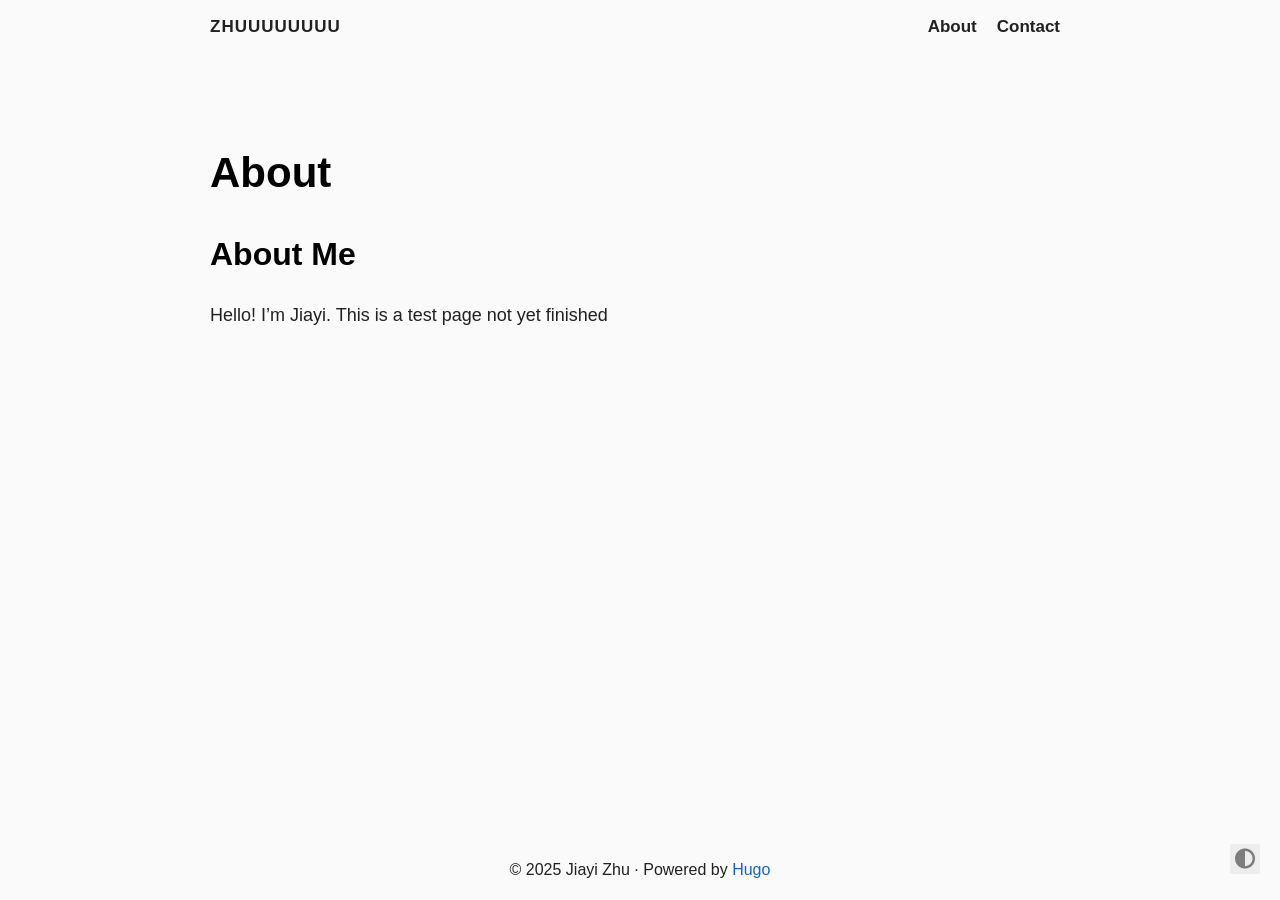
==== about/index.html @ 2220c684 "init: publish static site" ====
<!DOCTYPE html>
<html lang="en">

<head>
  <title>
  About · Zhuuuuuuuu
</title>
  <meta charset="utf-8">
<meta name="viewport" content="width=device-width, initial-scale=1.0">
<meta name="color-scheme" content="light dark">




<meta name="author" content="Jiayi Zhu">
<meta name="description" content="
  About Me
  
    
    Link to heading
  

Hello! I&rsquo;m Jiayi.
This is a test page not yet finished">
<meta name="keywords" content="blog,developer,personal">



  <meta name="twitter:card" content="summary">
  <meta name="twitter:title" content="About">
  <meta name="twitter:description" content="About Me Link to heading Hello! I’m Jiayi. This is a test page not yet finished">

<meta property="og:url" content="https://dongc1.github.io/about/">
  <meta property="og:site_name" content="Zhuuuuuuuu">
  <meta property="og:title" content="About">
  <meta property="og:description" content="About Me Link to heading Hello! I’m Jiayi. This is a test page not yet finished">
  <meta property="og:locale" content="en_us">
  <meta property="og:type" content="article">
    <meta property="article:published_time" content="2025-07-31T00:00:00+00:00">
    <meta property="article:modified_time" content="2025-07-31T00:00:00+00:00">




<link rel="canonical" href="https://dongc1.github.io/about/">


<link rel="preload" href="/fonts/fa-brands-400.woff2" as="font" type="font/woff2" crossorigin>
<link rel="preload" href="/fonts/fa-regular-400.woff2" as="font" type="font/woff2" crossorigin>
<link rel="preload" href="/fonts/fa-solid-900.woff2" as="font" type="font/woff2" crossorigin>


  
  
  <link rel="stylesheet" href="/css/coder.min.6445a802b9389c9660e1b07b724dcf5718b1065ed2d71b4eeaf981cc7cc5fc46.css" integrity="sha256-ZEWoArk4nJZg4bB7ck3PVxixBl7S1xtO6vmBzHzF/EY=" crossorigin="anonymous" media="screen" />








 




<link rel="icon" type="image/svg+xml" href="/img/favicon.svg" sizes="any">
<link rel="icon" type="image/png" href="/img/favicon-32x32.png" sizes="32x32">
<link rel="icon" type="image/png" href="/img/favicon-16x16.png" sizes="16x16">

<link rel="apple-touch-icon" href="/images/apple-touch-icon.png">
<link rel="apple-touch-icon" sizes="180x180" href="/images/apple-touch-icon.png">

<link rel="manifest" href="/site.webmanifest">
<link rel="mask-icon" href="/images/safari-pinned-tab.svg" color="#5bbad5">









</head>




<body class="preload-transitions colorscheme-light">
  
<div class="float-container">
    <a id="dark-mode-toggle" class="colorscheme-toggle">
        <i class="fa-solid fa-adjust fa-fw" aria-hidden="true"></i>
    </a>
</div>


  <main class="wrapper">
    <nav class="navigation">
  <section class="container">
    
    <a class="navigation-title" href="https://dongc1.github.io/">
      Zhuuuuuuuu
    </a>
    
    
      <input type="checkbox" id="menu-toggle" />
      <label class="menu-button float-right" for="menu-toggle">
        <i class="fa-solid fa-bars fa-fw" aria-hidden="true"></i>
      </label>
      <ul class="navigation-list">
        
          
            <li class="navigation-item">
              <a class="navigation-link " href="/about/">About</a>
            </li>
          
            <li class="navigation-item">
              <a class="navigation-link " href="/contact/">Contact</a>
            </li>
          
        
        
      </ul>
    
  </section>
</nav>


    <div class="content">
      
  <section class="container page">
  <article>
    <header>
      <h1 class="title">
        <a class="title-link" href="https://dongc1.github.io/about/">
          About
        </a>
      </h1>
    </header>

    <h1 id="about-me">
  About Me
  <a class="heading-link" href="#about-me">
    <i class="fa-solid fa-link" aria-hidden="true" title="Link to heading"></i>
    <span class="sr-only">Link to heading</span>
  </a>
</h1>
<p>Hello! I&rsquo;m Jiayi.
This is a test page not yet finished</p>

  </article>
</section>

  

    </div>

    <footer class="footer">
  <section class="container">
    ©
    
    2025
     Jiayi Zhu 
    ·
    
    Powered by <a href="https://gohugo.io/" target="_blank" rel="noopener">Hugo</a>
    
  </section>
</footer>

  </main>

  

  
  
  <script src="/js/coder.min.6ae284be93d2d19dad1f02b0039508d9aab3180a12a06dcc71b0b0ef7825a317.js" integrity="sha256-auKEvpPS0Z2tHwKwA5UI2aqzGAoSoG3McbCw73gloxc="></script>
  

  

  


  

  

  

  

  

  

  

  

  

  

  

  

  

  

  

  

  
</body>
</html>
---- css/coder.min.6445a802b9389c9660e1b07b724dcf5718b1065ed2d71b4eeaf981cc7cc5fc46.css ----
@charset "UTF-8";/*!normalize.css v8.0.1 | MIT License | github.com/necolas/normalize.css*/html{line-height:1.15;-webkit-text-size-adjust:100%}body{margin:0}main{display:block}h1{font-size:2em;margin:.67em 0}hr{box-sizing:content-box;height:0;overflow:visible}pre{font-family:monospace,monospace;font-size:1em}a{background-color:transparent;word-wrap:break-word}abbr[title]{border-bottom:none;text-decoration:underline;text-decoration:underline dotted}b,strong{font-weight:bolder}code,kbd,samp{font-family:monospace,monospace;font-size:1em}small{font-size:80%}sub,sup{font-size:75%;line-height:0;position:relative;vertical-align:baseline}sub{bottom:-.25em}sup{top:-.5em}img{border-style:none}button,input,optgroup,select,textarea{font-family:inherit;font-size:100%;line-height:1.15;margin:0}button,input{overflow:visible}button,select{text-transform:none}button,[type=button],[type=reset],[type=submit]{-webkit-appearance:button}button::-moz-focus-inner,[type=button]::-moz-focus-inner,[type=reset]::-moz-focus-inner,[type=submit]::-moz-focus-inner{border-style:none;padding:0}button:-moz-focusring,[type=button]:-moz-focusring,[type=reset]:-moz-focusring,[type=submit]:-moz-focusring{outline:1px dotted ButtonText}fieldset{padding:.35em .75em .625em}legend{box-sizing:border-box;color:inherit;display:table;max-width:100%;padding:0;white-space:normal}progress{vertical-align:baseline}textarea{overflow:auto}[type=checkbox],[type=radio]{box-sizing:border-box;padding:0}[type=number]::-webkit-inner-spin-button,[type=number]::-webkit-outer-spin-button{height:auto}[type=search]{-webkit-appearance:textfield;outline-offset:-2px}[type=search]::-webkit-search-decoration{-webkit-appearance:none}::-webkit-file-upload-button{-webkit-appearance:button;font:inherit}details{display:block}summary{display:list-item}template{display:none}[hidden]{display:none}/*!* Font Awesome Free 6.7.2 by @fontawesome - https://fontawesome.com
* License - https://fontawesome.com/license/free (Icons: CC BY 4.0, Fonts: SIL OFL 1.1, Code: MIT License)
* Copyright 2024 Fonticons, Inc.*/.fa{font-family:var(--fa-style-family,"Font Awesome 6 Free");font-weight:var(--fa-style,900)}.fas,.far,.fab,.fa-solid,.content article a:where(.external-link):not(:has(img)):after,.fa-regular,.fa-brands,.fa{-moz-osx-font-smoothing:grayscale;-webkit-font-smoothing:antialiased;display:var(--fa-display,inline-block);font-style:normal;font-variant:normal;line-height:1;text-rendering:auto}.fas::before,.far::before,.fab::before,.fa-solid::before,.fa-regular::before,.fa-brands::before,.fa::before{content:var(--fa)}.fa-classic,.fas,.fa-solid,.content article a:where(.external-link):not(:has(img)):after,.far,.fa-regular{font-family:'font awesome 6 free'}.fa-brands,.fab{font-family:'font awesome 6 brands'}.content article a:where(.external-link):not(:has(img)):after{-webkit-font-smoothing:antialiased;-moz-osx-font-smoothing:grayscale;display:inline-block;font-style:normal;font-variant:normal;font-weight:400;line-height:1}.fa-1x{font-size:1em}.fa-2x{font-size:2em}.fa-3x{font-size:3em}.fa-4x{font-size:4em}.fa-5x{font-size:5em}.fa-6x{font-size:6em}.fa-7x{font-size:7em}.fa-8x{font-size:8em}.fa-9x{font-size:9em}.fa-10x{font-size:10em}.fa-2xs{font-size:.625em;line-height:.1em;vertical-align:.225em}.fa-xs{font-size:.75em;line-height:.08333333em;vertical-align:.125em}.fa-sm{font-size:.875em;line-height:.07142857em;vertical-align:.05357143em}.fa-lg{font-size:1.25em;line-height:.05em;vertical-align:-.075em}.fa-xl{font-size:1.5em;line-height:.04166667em;vertical-align:-.125em}.fa-2xl{font-size:2em;line-height:.03125em;vertical-align:-.1875em}.fa-fw{text-align:center;width:1.25em}.fa-ul{list-style-type:none;margin-left:var(--fa-li-margin,2.5em);padding-left:0}.fa-ul>li{position:relative}.fa-li{left:calc(-1 * var(--fa-li-width,2em));position:absolute;text-align:center;width:var(--fa-li-width,2em);line-height:inherit}.fa-border{border-color:var(--fa-border-color,#eee);border-radius:var(--fa-border-radius,.1em);border-style:var(--fa-border-style,solid);border-width:var(--fa-border-width,.08em);padding:var(--fa-border-padding,.2em .25em .15em)}.fa-pull-left{float:left;margin-right:var(--fa-pull-margin,.3em)}.fa-pull-right{float:right;margin-left:var(--fa-pull-margin,.3em)}.fa-beat{animation-name:fa-beat;animation-delay:var(--fa-animation-delay,0s);animation-direction:var(--fa-animation-direction,normal);animation-duration:var(--fa-animation-duration,1s);animation-iteration-count:var(--fa-animation-iteration-count,infinite);animation-timing-function:var(--fa-animation-timing,ease-in-out)}.fa-bounce{animation-name:fa-bounce;animation-delay:var(--fa-animation-delay,0s);animation-direction:var(--fa-animation-direction,normal);animation-duration:var(--fa-animation-duration,1s);animation-iteration-count:var(--fa-animation-iteration-count,infinite);animation-timing-function:var(--fa-animation-timing,cubic-bezier(.28,.84,.42,1))}.fa-fade{animation-name:fa-fade;animation-delay:var(--fa-animation-delay,0s);animation-direction:var(--fa-animation-direction,normal);animation-duration:var(--fa-animation-duration,1s);animation-iteration-count:var(--fa-animation-iteration-count,infinite);animation-timing-function:var(--fa-animation-timing,cubic-bezier(.4,0,.6,1))}.fa-beat-fade{animation-name:fa-beat-fade;animation-delay:var(--fa-animation-delay,0s);animation-direction:var(--fa-animation-direction,normal);animation-duration:var(--fa-animation-duration,1s);animation-iteration-count:var(--fa-animation-iteration-count,infinite);animation-timing-function:var(--fa-animation-timing,cubic-bezier(.4,0,.6,1))}.fa-flip{animation-name:fa-flip;animation-delay:var(--fa-animation-delay,0s);animation-direction:var(--fa-animation-direction,normal);animation-duration:var(--fa-animation-duration,1s);animation-iteration-count:var(--fa-animation-iteration-count,infinite);animation-timing-function:var(--fa-animation-timing,ease-in-out)}.fa-shake{animation-name:fa-shake;animation-delay:var(--fa-animation-delay,0s);animation-direction:var(--fa-animation-direction,normal);animation-duration:var(--fa-animation-duration,1s);animation-iteration-count:var(--fa-animation-iteration-count,infinite);animation-timing-function:var(--fa-animation-timing,linear)}.fa-spin{animation-name:fa-spin;animation-delay:var(--fa-animation-delay,0s);animation-direction:var(--fa-animation-direction,normal);animation-duration:var(--fa-animation-duration,2s);animation-iteration-count:var(--fa-animation-iteration-count,infinite);animation-timing-function:var(--fa-animation-timing,linear)}.fa-spin-reverse{--fa-animation-direction:reverse}.fa-pulse,.fa-spin-pulse{animation-name:fa-spin;animation-direction:var(--fa-animation-direction,normal);animation-duration:var(--fa-animation-duration,1s);animation-iteration-count:var(--fa-animation-iteration-count,infinite);animation-timing-function:var(--fa-animation-timing,steps(8))}@media(prefers-reduced-motion:reduce){.fa-beat,.fa-bounce,.fa-fade,.fa-beat-fade,.fa-flip,.fa-pulse,.fa-shake,.fa-spin,.fa-spin-pulse{animation-delay:-1ms;animation-duration:1ms;animation-iteration-count:1;transition-delay:0s;transition-duration:0s}}@keyframes fa-beat{0%,90%{transform:scale(1)}45%{transform:scale(var(--fa-beat-scale,1.25))}}@keyframes fa-bounce{0%{transform:scale(1,1)translateY(0)}10%{transform:scale(var(--fa-bounce-start-scale-x,1.1),var(--fa-bounce-start-scale-y,.9))translateY(0)}30%{transform:scale(var(--fa-bounce-jump-scale-x,.9),var(--fa-bounce-jump-scale-y,1.1))translateY(var(--fa-bounce-height,-.5em))}50%{transform:scale(var(--fa-bounce-land-scale-x,1.05),var(--fa-bounce-land-scale-y,.95))translateY(0)}57%{transform:scale(1,1)translateY(var(--fa-bounce-rebound,-.125em))}64%{transform:scale(1,1)translateY(0)}100%{transform:scale(1,1)translateY(0)}}@keyframes fa-fade{50%{opacity:var(--fa-fade-opacity,.4)}}@keyframes fa-beat-fade{0%,100%{opacity:var(--fa-beat-fade-opacity,.4);transform:scale(1)}50%{opacity:1;transform:scale(var(--fa-beat-fade-scale,1.125))}}@keyframes fa-flip{50%{transform:rotate3d(var(--fa-flip-x,0),var(--fa-flip-y,1),var(--fa-flip-z,0),var(--fa-flip-angle,-180deg))}}@keyframes fa-shake{0%{transform:rotate(-15deg)}4%{transform:rotate(15deg)}8%,24%{transform:rotate(-18deg)}12%,28%{transform:rotate(18deg)}16%{transform:rotate(-22deg)}20%{transform:rotate(22deg)}32%{transform:rotate(-12deg)}36%{transform:rotate(12deg)}40%,100%{transform:rotate(0)}}@keyframes fa-spin{0%{transform:rotate(0)}100%{transform:rotate(360deg)}}.fa-rotate-90{transform:rotate(90deg)}.fa-rotate-180{transform:rotate(180deg)}.fa-rotate-270{transform:rotate(270deg)}.fa-flip-horizontal{transform:scale(-1,1)}.fa-flip-vertical{transform:scale(1,-1)}.fa-flip-both,.fa-flip-horizontal.fa-flip-vertical{transform:scale(-1,-1)}.fa-rotate-by{transform:rotate(var(--fa-rotate-angle,0))}.fa-stack{display:inline-block;height:2em;line-height:2em;position:relative;vertical-align:middle;width:2.5em}.fa-stack-1x,.fa-stack-2x{left:0;position:absolute;text-align:center;width:100%;z-index:var(--fa-stack-z-index,auto)}.fa-stack-1x{line-height:inherit}.fa-stack-2x{font-size:2em}.fa-inverse{color:var(--fa-inverse,#fff)}.fa-0{--fa:"\30"}.fa-1{--fa:"\31"}.fa-2{--fa:"\32"}.fa-3{--fa:"\33"}.fa-4{--fa:"\34"}.fa-5{--fa:"\35"}.fa-6{--fa:"\36"}.fa-7{--fa:"\37"}.fa-8{--fa:"\38"}.fa-9{--fa:"\39"}.fa-fill-drip{--fa:"\f576"}.fa-arrows-to-circle{--fa:"\e4bd"}.fa-circle-chevron-right{--fa:"\f138"}.fa-chevron-circle-right{--fa:"\f138"}.fa-at{--fa:"\40"}.fa-trash-can{--fa:"\f2ed"}.fa-trash-alt{--fa:"\f2ed"}.fa-text-height{--fa:"\f034"}.fa-user-xmark{--fa:"\f235"}.fa-user-times{--fa:"\f235"}.fa-stethoscope{--fa:"\f0f1"}.fa-message{--fa:"\f27a"}.fa-comment-alt{--fa:"\f27a"}.fa-info{--fa:"\f129"}.fa-down-left-and-up-right-to-center{--fa:"\f422"}.fa-compress-alt{--fa:"\f422"}.fa-explosion{--fa:"\e4e9"}.fa-file-lines{--fa:"\f15c"}.fa-file-alt{--fa:"\f15c"}.fa-file-text{--fa:"\f15c"}.fa-wave-square{--fa:"\f83e"}.fa-ring{--fa:"\f70b"}.fa-building-un{--fa:"\e4d9"}.fa-dice-three{--fa:"\f527"}.fa-calendar-days{--fa:"\f073"}.fa-calendar-alt{--fa:"\f073"}.fa-anchor-circle-check{--fa:"\e4aa"}.fa-building-circle-arrow-right{--fa:"\e4d1"}.fa-volleyball{--fa:"\f45f"}.fa-volleyball-ball{--fa:"\f45f"}.fa-arrows-up-to-line{--fa:"\e4c2"}.fa-sort-down{--fa:"\f0dd"}.fa-sort-desc{--fa:"\f0dd"}.fa-circle-minus{--fa:"\f056"}.fa-minus-circle{--fa:"\f056"}.fa-door-open{--fa:"\f52b"}.fa-right-from-bracket{--fa:"\f2f5"}.fa-sign-out-alt{--fa:"\f2f5"}.fa-atom{--fa:"\f5d2"}.fa-soap{--fa:"\e06e"}.fa-icons{--fa:"\f86d"}.fa-heart-music-camera-bolt{--fa:"\f86d"}.fa-microphone-lines-slash{--fa:"\f539"}.fa-microphone-alt-slash{--fa:"\f539"}.fa-bridge-circle-check{--fa:"\e4c9"}.fa-pump-medical{--fa:"\e06a"}.fa-fingerprint{--fa:"\f577"}.fa-hand-point-right{--fa:"\f0a4"}.fa-magnifying-glass-location{--fa:"\f689"}.fa-search-location{--fa:"\f689"}.fa-forward-step{--fa:"\f051"}.fa-step-forward{--fa:"\f051"}.fa-face-smile-beam{--fa:"\f5b8"}.fa-smile-beam{--fa:"\f5b8"}.fa-flag-checkered{--fa:"\f11e"}.fa-football{--fa:"\f44e"}.fa-football-ball{--fa:"\f44e"}.fa-school-circle-exclamation{--fa:"\e56c"}.fa-crop{--fa:"\f125"}.fa-angles-down{--fa:"\f103"}.fa-angle-double-down{--fa:"\f103"}.fa-users-rectangle{--fa:"\e594"}.fa-people-roof{--fa:"\e537"}.fa-people-line{--fa:"\e534"}.fa-beer-mug-empty{--fa:"\f0fc"}.fa-beer{--fa:"\f0fc"}.fa-diagram-predecessor{--fa:"\e477"}.fa-arrow-up-long{--fa:"\f176"}.fa-long-arrow-up{--fa:"\f176"}.fa-fire-flame-simple{--fa:"\f46a"}.fa-burn{--fa:"\f46a"}.fa-person{--fa:"\f183"}.fa-male{--fa:"\f183"}.fa-laptop{--fa:"\f109"}.fa-file-csv{--fa:"\f6dd"}.fa-menorah{--fa:"\f676"}.fa-truck-plane{--fa:"\e58f"}.fa-record-vinyl{--fa:"\f8d9"}.fa-face-grin-stars{--fa:"\f587"}.fa-grin-stars{--fa:"\f587"}.fa-bong{--fa:"\f55c"}.fa-spaghetti-monster-flying{--fa:"\f67b"}.fa-pastafarianism{--fa:"\f67b"}.fa-arrow-down-up-across-line{--fa:"\e4af"}.fa-spoon{--fa:"\f2e5"}.fa-utensil-spoon{--fa:"\f2e5"}.fa-jar-wheat{--fa:"\e517"}.fa-envelopes-bulk{--fa:"\f674"}.fa-mail-bulk{--fa:"\f674"}.fa-file-circle-exclamation{--fa:"\e4eb"}.fa-circle-h{--fa:"\f47e"}.fa-hospital-symbol{--fa:"\f47e"}.fa-pager{--fa:"\f815"}.fa-address-book{--fa:"\f2b9"}.fa-contact-book{--fa:"\f2b9"}.fa-strikethrough{--fa:"\f0cc"}.fa-k{--fa:"\4b"}.fa-landmark-flag{--fa:"\e51c"}.fa-pencil{--fa:"\f303"}.fa-pencil-alt{--fa:"\f303"}.fa-backward{--fa:"\f04a"}.fa-caret-right{--fa:"\f0da"}.fa-comments{--fa:"\f086"}.fa-paste{--fa:"\f0ea"}.fa-file-clipboard{--fa:"\f0ea"}.fa-code-pull-request{--fa:"\e13c"}.fa-clipboard-list{--fa:"\f46d"}.fa-truck-ramp-box{--fa:"\f4de"}.fa-truck-loading{--fa:"\f4de"}.fa-user-check{--fa:"\f4fc"}.fa-vial-virus{--fa:"\e597"}.fa-sheet-plastic{--fa:"\e571"}.fa-blog{--fa:"\f781"}.fa-user-ninja{--fa:"\f504"}.fa-person-arrow-up-from-line{--fa:"\e539"}.fa-scroll-torah{--fa:"\f6a0"}.fa-torah{--fa:"\f6a0"}.fa-broom-ball{--fa:"\f458"}.fa-quidditch{--fa:"\f458"}.fa-quidditch-broom-ball{--fa:"\f458"}.fa-toggle-off{--fa:"\f204"}.fa-box-archive{--fa:"\f187"}.fa-archive{--fa:"\f187"}.fa-person-drowning{--fa:"\e545"}.fa-arrow-down-9-1{--fa:"\f886"}.fa-sort-numeric-desc{--fa:"\f886"}.fa-sort-numeric-down-alt{--fa:"\f886"}.fa-face-grin-tongue-squint{--fa:"\f58a"}.fa-grin-tongue-squint{--fa:"\f58a"}.fa-spray-can{--fa:"\f5bd"}.fa-truck-monster{--fa:"\f63b"}.fa-w{--fa:"\57"}.fa-earth-africa{--fa:"\f57c"}.fa-globe-africa{--fa:"\f57c"}.fa-rainbow{--fa:"\f75b"}.fa-circle-notch{--fa:"\f1ce"}.fa-tablet-screen-button{--fa:"\f3fa"}.fa-tablet-alt{--fa:"\f3fa"}.fa-paw{--fa:"\f1b0"}.fa-cloud{--fa:"\f0c2"}.fa-trowel-bricks{--fa:"\e58a"}.fa-face-flushed{--fa:"\f579"}.fa-flushed{--fa:"\f579"}.fa-hospital-user{--fa:"\f80d"}.fa-tent-arrow-left-right{--fa:"\e57f"}.fa-gavel{--fa:"\f0e3"}.fa-legal{--fa:"\f0e3"}.fa-binoculars{--fa:"\f1e5"}.fa-microphone-slash{--fa:"\f131"}.fa-box-tissue{--fa:"\e05b"}.fa-motorcycle{--fa:"\f21c"}.fa-bell-concierge{--fa:"\f562"}.fa-concierge-bell{--fa:"\f562"}.fa-pen-ruler{--fa:"\f5ae"}.fa-pencil-ruler{--fa:"\f5ae"}.fa-people-arrows{--fa:"\e068"}.fa-people-arrows-left-right{--fa:"\e068"}.fa-mars-and-venus-burst{--fa:"\e523"}.fa-square-caret-right{--fa:"\f152"}.fa-caret-square-right{--fa:"\f152"}.fa-scissors{--fa:"\f0c4"}.fa-cut{--fa:"\f0c4"}.fa-sun-plant-wilt{--fa:"\e57a"}.fa-toilets-portable{--fa:"\e584"}.fa-hockey-puck{--fa:"\f453"}.fa-table{--fa:"\f0ce"}.fa-magnifying-glass-arrow-right{--fa:"\e521"}.fa-tachograph-digital{--fa:"\f566"}.fa-digital-tachograph{--fa:"\f566"}.fa-users-slash{--fa:"\e073"}.fa-clover{--fa:"\e139"}.fa-reply{--fa:"\f3e5"}.fa-mail-reply{--fa:"\f3e5"}.fa-star-and-crescent{--fa:"\f699"}.fa-house-fire{--fa:"\e50c"}.fa-square-minus{--fa:"\f146"}.fa-minus-square{--fa:"\f146"}.fa-helicopter{--fa:"\f533"}.fa-compass{--fa:"\f14e"}.fa-square-caret-down{--fa:"\f150"}.fa-caret-square-down{--fa:"\f150"}.fa-file-circle-question{--fa:"\e4ef"}.fa-laptop-code{--fa:"\f5fc"}.fa-swatchbook{--fa:"\f5c3"}.fa-prescription-bottle{--fa:"\f485"}.fa-bars{--fa:"\f0c9"}.fa-navicon{--fa:"\f0c9"}.fa-people-group{--fa:"\e533"}.fa-hourglass-end{--fa:"\f253"}.fa-hourglass-3{--fa:"\f253"}.fa-heart-crack{--fa:"\f7a9"}.fa-heart-broken{--fa:"\f7a9"}.fa-square-up-right{--fa:"\f360"}.fa-external-link-square-alt{--fa:"\f360"}.fa-face-kiss-beam{--fa:"\f597"}.fa-kiss-beam{--fa:"\f597"}.fa-film{--fa:"\f008"}.fa-ruler-horizontal{--fa:"\f547"}.fa-people-robbery{--fa:"\e536"}.fa-lightbulb{--fa:"\f0eb"}.fa-caret-left{--fa:"\f0d9"}.fa-circle-exclamation{--fa:"\f06a"}.fa-exclamation-circle{--fa:"\f06a"}.fa-school-circle-xmark{--fa:"\e56d"}.fa-arrow-right-from-bracket{--fa:"\f08b"}.fa-sign-out{--fa:"\f08b"}.fa-circle-chevron-down{--fa:"\f13a"}.fa-chevron-circle-down{--fa:"\f13a"}.fa-unlock-keyhole{--fa:"\f13e"}.fa-unlock-alt{--fa:"\f13e"}.fa-cloud-showers-heavy{--fa:"\f740"}.fa-headphones-simple{--fa:"\f58f"}.fa-headphones-alt{--fa:"\f58f"}.fa-sitemap{--fa:"\f0e8"}.fa-circle-dollar-to-slot{--fa:"\f4b9"}.fa-donate{--fa:"\f4b9"}.fa-memory{--fa:"\f538"}.fa-road-spikes{--fa:"\e568"}.fa-fire-burner{--fa:"\e4f1"}.fa-flag{--fa:"\f024"}.fa-hanukiah{--fa:"\f6e6"}.fa-feather{--fa:"\f52d"}.fa-volume-low{--fa:"\f027"}.fa-volume-down{--fa:"\f027"}.fa-comment-slash{--fa:"\f4b3"}.fa-cloud-sun-rain{--fa:"\f743"}.fa-compress{--fa:"\f066"}.fa-wheat-awn{--fa:"\e2cd"}.fa-wheat-alt{--fa:"\e2cd"}.fa-ankh{--fa:"\f644"}.fa-hands-holding-child{--fa:"\e4fa"}.fa-asterisk{--fa:"\2a"}.fa-square-check{--fa:"\f14a"}.fa-check-square{--fa:"\f14a"}.fa-peseta-sign{--fa:"\e221"}.fa-heading{--fa:"\f1dc"}.fa-header{--fa:"\f1dc"}.fa-ghost{--fa:"\f6e2"}.fa-list{--fa:"\f03a"}.fa-list-squares{--fa:"\f03a"}.fa-square-phone-flip{--fa:"\f87b"}.fa-phone-square-alt{--fa:"\f87b"}.fa-cart-plus{--fa:"\f217"}.fa-gamepad{--fa:"\f11b"}.fa-circle-dot{--fa:"\f192"}.fa-dot-circle{--fa:"\f192"}.fa-face-dizzy{--fa:"\f567"}.fa-dizzy{--fa:"\f567"}.fa-egg{--fa:"\f7fb"}.fa-house-medical-circle-xmark{--fa:"\e513"}.fa-campground{--fa:"\f6bb"}.fa-folder-plus{--fa:"\f65e"}.fa-futbol{--fa:"\f1e3"}.fa-futbol-ball{--fa:"\f1e3"}.fa-soccer-ball{--fa:"\f1e3"}.fa-paintbrush{--fa:"\f1fc"}.fa-paint-brush{--fa:"\f1fc"}.fa-lock{--fa:"\f023"}.fa-gas-pump{--fa:"\f52f"}.fa-hot-tub-person{--fa:"\f593"}.fa-hot-tub{--fa:"\f593"}.fa-map-location{--fa:"\f59f"}.fa-map-marked{--fa:"\f59f"}.fa-house-flood-water{--fa:"\e50e"}.fa-tree{--fa:"\f1bb"}.fa-bridge-lock{--fa:"\e4cc"}.fa-sack-dollar{--fa:"\f81d"}.fa-pen-to-square{--fa:"\f044"}.fa-edit{--fa:"\f044"}.fa-car-side{--fa:"\f5e4"}.fa-share-nodes{--fa:"\f1e0"}.fa-share-alt{--fa:"\f1e0"}.fa-heart-circle-minus{--fa:"\e4ff"}.fa-hourglass-half{--fa:"\f252"}.fa-hourglass-2{--fa:"\f252"}.fa-microscope{--fa:"\f610"}.fa-sink{--fa:"\e06d"}.fa-bag-shopping{--fa:"\f290"}.fa-shopping-bag{--fa:"\f290"}.fa-arrow-down-z-a{--fa:"\f881"}.fa-sort-alpha-desc{--fa:"\f881"}.fa-sort-alpha-down-alt{--fa:"\f881"}.fa-mitten{--fa:"\f7b5"}.fa-person-rays{--fa:"\e54d"}.fa-users{--fa:"\f0c0"}.fa-eye-slash{--fa:"\f070"}.fa-flask-vial{--fa:"\e4f3"}.fa-hand{--fa:"\f256"}.fa-hand-paper{--fa:"\f256"}.fa-om{--fa:"\f679"}.fa-worm{--fa:"\e599"}.fa-house-circle-xmark{--fa:"\e50b"}.fa-plug{--fa:"\f1e6"}.fa-chevron-up{--fa:"\f077"}.fa-hand-spock{--fa:"\f259"}.fa-stopwatch{--fa:"\f2f2"}.fa-face-kiss{--fa:"\f596"}.fa-kiss{--fa:"\f596"}.fa-bridge-circle-xmark{--fa:"\e4cb"}.fa-face-grin-tongue{--fa:"\f589"}.fa-grin-tongue{--fa:"\f589"}.fa-chess-bishop{--fa:"\f43a"}.fa-face-grin-wink{--fa:"\f58c"}.fa-grin-wink{--fa:"\f58c"}.fa-ear-deaf{--fa:"\f2a4"}.fa-deaf{--fa:"\f2a4"}.fa-deafness{--fa:"\f2a4"}.fa-hard-of-hearing{--fa:"\f2a4"}.fa-road-circle-check{--fa:"\e564"}.fa-dice-five{--fa:"\f523"}.fa-square-rss{--fa:"\f143"}.fa-rss-square{--fa:"\f143"}.fa-land-mine-on{--fa:"\e51b"}.fa-i-cursor{--fa:"\f246"}.fa-stamp{--fa:"\f5bf"}.fa-stairs{--fa:"\e289"}.fa-i{--fa:"\49"}.fa-hryvnia-sign{--fa:"\f6f2"}.fa-hryvnia{--fa:"\f6f2"}.fa-pills{--fa:"\f484"}.fa-face-grin-wide{--fa:"\f581"}.fa-grin-alt{--fa:"\f581"}.fa-tooth{--fa:"\f5c9"}.fa-v{--fa:"\56"}.fa-bangladeshi-taka-sign{--fa:"\e2e6"}.fa-bicycle{--fa:"\f206"}.fa-staff-snake{--fa:"\e579"}.fa-rod-asclepius{--fa:"\e579"}.fa-rod-snake{--fa:"\e579"}.fa-staff-aesculapius{--fa:"\e579"}.fa-head-side-cough-slash{--fa:"\e062"}.fa-truck-medical{--fa:"\f0f9"}.fa-ambulance{--fa:"\f0f9"}.fa-wheat-awn-circle-exclamation{--fa:"\e598"}.fa-snowman{--fa:"\f7d0"}.fa-mortar-pestle{--fa:"\f5a7"}.fa-road-barrier{--fa:"\e562"}.fa-school{--fa:"\f549"}.fa-igloo{--fa:"\f7ae"}.fa-joint{--fa:"\f595"}.fa-angle-right{--fa:"\f105"}.fa-horse{--fa:"\f6f0"}.fa-q{--fa:"\51"}.fa-g{--fa:"\47"}.fa-notes-medical{--fa:"\f481"}.fa-temperature-half{--fa:"\f2c9"}.fa-temperature-2{--fa:"\f2c9"}.fa-thermometer-2{--fa:"\f2c9"}.fa-thermometer-half{--fa:"\f2c9"}.fa-dong-sign{--fa:"\e169"}.fa-capsules{--fa:"\f46b"}.fa-poo-storm{--fa:"\f75a"}.fa-poo-bolt{--fa:"\f75a"}.fa-face-frown-open{--fa:"\f57a"}.fa-frown-open{--fa:"\f57a"}.fa-hand-point-up{--fa:"\f0a6"}.fa-money-bill{--fa:"\f0d6"}.fa-bookmark{--fa:"\f02e"}.fa-align-justify{--fa:"\f039"}.fa-umbrella-beach{--fa:"\f5ca"}.fa-helmet-un{--fa:"\e503"}.fa-bullseye{--fa:"\f140"}.fa-bacon{--fa:"\f7e5"}.fa-hand-point-down{--fa:"\f0a7"}.fa-arrow-up-from-bracket{--fa:"\e09a"}.fa-folder{--fa:"\f07b"}.fa-folder-blank{--fa:"\f07b"}.fa-file-waveform{--fa:"\f478"}.fa-file-medical-alt{--fa:"\f478"}.fa-radiation{--fa:"\f7b9"}.fa-chart-simple{--fa:"\e473"}.fa-mars-stroke{--fa:"\f229"}.fa-vial{--fa:"\f492"}.fa-gauge{--fa:"\f624"}.fa-dashboard{--fa:"\f624"}.fa-gauge-med{--fa:"\f624"}.fa-tachometer-alt-average{--fa:"\f624"}.fa-wand-magic-sparkles{--fa:"\e2ca"}.fa-magic-wand-sparkles{--fa:"\e2ca"}.fa-e{--fa:"\45"}.fa-pen-clip{--fa:"\f305"}.fa-pen-alt{--fa:"\f305"}.fa-bridge-circle-exclamation{--fa:"\e4ca"}.fa-user{--fa:"\f007"}.fa-school-circle-check{--fa:"\e56b"}.fa-dumpster{--fa:"\f793"}.fa-van-shuttle{--fa:"\f5b6"}.fa-shuttle-van{--fa:"\f5b6"}.fa-building-user{--fa:"\e4da"}.fa-square-caret-left{--fa:"\f191"}.fa-caret-square-left{--fa:"\f191"}.fa-highlighter{--fa:"\f591"}.fa-key{--fa:"\f084"}.fa-bullhorn{--fa:"\f0a1"}.fa-globe{--fa:"\f0ac"}.fa-synagogue{--fa:"\f69b"}.fa-person-half-dress{--fa:"\e548"}.fa-road-bridge{--fa:"\e563"}.fa-location-arrow{--fa:"\f124"}.fa-c{--fa:"\43"}.fa-tablet-button{--fa:"\f10a"}.fa-building-lock{--fa:"\e4d6"}.fa-pizza-slice{--fa:"\f818"}.fa-money-bill-wave{--fa:"\f53a"}.fa-chart-area{--fa:"\f1fe"}.fa-area-chart{--fa:"\f1fe"}.fa-house-flag{--fa:"\e50d"}.fa-person-circle-minus{--fa:"\e540"}.fa-ban{--fa:"\f05e"}.fa-cancel{--fa:"\f05e"}.fa-camera-rotate{--fa:"\e0d8"}.fa-spray-can-sparkles{--fa:"\f5d0"}.fa-air-freshener{--fa:"\f5d0"}.fa-star{--fa:"\f005"}.fa-repeat{--fa:"\f363"}.fa-cross{--fa:"\f654"}.fa-box{--fa:"\f466"}.fa-venus-mars{--fa:"\f228"}.fa-arrow-pointer{--fa:"\f245"}.fa-mouse-pointer{--fa:"\f245"}.fa-maximize{--fa:"\f31e"}.fa-expand-arrows-alt{--fa:"\f31e"}.fa-charging-station{--fa:"\f5e7"}.fa-shapes{--fa:"\f61f"}.fa-triangle-circle-square{--fa:"\f61f"}.fa-shuffle{--fa:"\f074"}.fa-random{--fa:"\f074"}.fa-person-running{--fa:"\f70c"}.fa-running{--fa:"\f70c"}.fa-mobile-retro{--fa:"\e527"}.fa-grip-lines-vertical{--fa:"\f7a5"}.fa-spider{--fa:"\f717"}.fa-hands-bound{--fa:"\e4f9"}.fa-file-invoice-dollar{--fa:"\f571"}.fa-plane-circle-exclamation{--fa:"\e556"}.fa-x-ray{--fa:"\f497"}.fa-spell-check{--fa:"\f891"}.fa-slash{--fa:"\f715"}.fa-computer-mouse{--fa:"\f8cc"}.fa-mouse{--fa:"\f8cc"}.fa-arrow-right-to-bracket{--fa:"\f090"}.fa-sign-in{--fa:"\f090"}.fa-shop-slash{--fa:"\e070"}.fa-store-alt-slash{--fa:"\e070"}.fa-server{--fa:"\f233"}.fa-virus-covid-slash{--fa:"\e4a9"}.fa-shop-lock{--fa:"\e4a5"}.fa-hourglass-start{--fa:"\f251"}.fa-hourglass-1{--fa:"\f251"}.fa-blender-phone{--fa:"\f6b6"}.fa-building-wheat{--fa:"\e4db"}.fa-person-breastfeeding{--fa:"\e53a"}.fa-right-to-bracket{--fa:"\f2f6"}.fa-sign-in-alt{--fa:"\f2f6"}.fa-venus{--fa:"\f221"}.fa-passport{--fa:"\f5ab"}.fa-thumbtack-slash{--fa:"\e68f"}.fa-thumb-tack-slash{--fa:"\e68f"}.fa-heart-pulse{--fa:"\f21e"}.fa-heartbeat{--fa:"\f21e"}.fa-people-carry-box{--fa:"\f4ce"}.fa-people-carry{--fa:"\f4ce"}.fa-temperature-high{--fa:"\f769"}.fa-microchip{--fa:"\f2db"}.fa-crown{--fa:"\f521"}.fa-weight-hanging{--fa:"\f5cd"}.fa-xmarks-lines{--fa:"\e59a"}.fa-file-prescription{--fa:"\f572"}.fa-weight-scale{--fa:"\f496"}.fa-weight{--fa:"\f496"}.fa-user-group{--fa:"\f500"}.fa-user-friends{--fa:"\f500"}.fa-arrow-up-a-z{--fa:"\f15e"}.fa-sort-alpha-up{--fa:"\f15e"}.fa-chess-knight{--fa:"\f441"}.fa-face-laugh-squint{--fa:"\f59b"}.fa-laugh-squint{--fa:"\f59b"}.fa-wheelchair{--fa:"\f193"}.fa-circle-arrow-up{--fa:"\f0aa"}.fa-arrow-circle-up{--fa:"\f0aa"}.fa-toggle-on{--fa:"\f205"}.fa-person-walking{--fa:"\f554"}.fa-walking{--fa:"\f554"}.fa-l{--fa:"\4c"}.fa-fire{--fa:"\f06d"}.fa-bed-pulse{--fa:"\f487"}.fa-procedures{--fa:"\f487"}.fa-shuttle-space{--fa:"\f197"}.fa-space-shuttle{--fa:"\f197"}.fa-face-laugh{--fa:"\f599"}.fa-laugh{--fa:"\f599"}.fa-folder-open{--fa:"\f07c"}.fa-heart-circle-plus{--fa:"\e500"}.fa-code-fork{--fa:"\e13b"}.fa-city{--fa:"\f64f"}.fa-microphone-lines{--fa:"\f3c9"}.fa-microphone-alt{--fa:"\f3c9"}.fa-pepper-hot{--fa:"\f816"}.fa-unlock{--fa:"\f09c"}.fa-colon-sign{--fa:"\e140"}.fa-headset{--fa:"\f590"}.fa-store-slash{--fa:"\e071"}.fa-road-circle-xmark{--fa:"\e566"}.fa-user-minus{--fa:"\f503"}.fa-mars-stroke-up{--fa:"\f22a"}.fa-mars-stroke-v{--fa:"\f22a"}.fa-champagne-glasses{--fa:"\f79f"}.fa-glass-cheers{--fa:"\f79f"}.fa-clipboard{--fa:"\f328"}.fa-house-circle-exclamation{--fa:"\e50a"}.fa-file-arrow-up{--fa:"\f574"}.fa-file-upload{--fa:"\f574"}.fa-wifi{--fa:"\f1eb"}.fa-wifi-3{--fa:"\f1eb"}.fa-wifi-strong{--fa:"\f1eb"}.fa-bath{--fa:"\f2cd"}.fa-bathtub{--fa:"\f2cd"}.fa-underline{--fa:"\f0cd"}.fa-user-pen{--fa:"\f4ff"}.fa-user-edit{--fa:"\f4ff"}.fa-signature{--fa:"\f5b7"}.fa-stroopwafel{--fa:"\f551"}.fa-bold{--fa:"\f032"}.fa-anchor-lock{--fa:"\e4ad"}.fa-building-ngo{--fa:"\e4d7"}.fa-manat-sign{--fa:"\e1d5"}.fa-not-equal{--fa:"\f53e"}.fa-border-top-left{--fa:"\f853"}.fa-border-style{--fa:"\f853"}.fa-map-location-dot{--fa:"\f5a0"}.fa-map-marked-alt{--fa:"\f5a0"}.fa-jedi{--fa:"\f669"}.fa-square-poll-vertical{--fa:"\f681"}.fa-poll{--fa:"\f681"}.fa-mug-hot{--fa:"\f7b6"}.fa-car-battery{--fa:"\f5df"}.fa-battery-car{--fa:"\f5df"}.fa-gift{--fa:"\f06b"}.fa-dice-two{--fa:"\f528"}.fa-chess-queen{--fa:"\f445"}.fa-glasses{--fa:"\f530"}.fa-chess-board{--fa:"\f43c"}.fa-building-circle-check{--fa:"\e4d2"}.fa-person-chalkboard{--fa:"\e53d"}.fa-mars-stroke-right{--fa:"\f22b"}.fa-mars-stroke-h{--fa:"\f22b"}.fa-hand-back-fist{--fa:"\f255"}.fa-hand-rock{--fa:"\f255"}.fa-square-caret-up{--fa:"\f151"}.fa-caret-square-up{--fa:"\f151"}.fa-cloud-showers-water{--fa:"\e4e4"}.fa-chart-bar{--fa:"\f080"}.fa-bar-chart{--fa:"\f080"}.fa-hands-bubbles{--fa:"\e05e"}.fa-hands-wash{--fa:"\e05e"}.fa-less-than-equal{--fa:"\f537"}.fa-train{--fa:"\f238"}.fa-eye-low-vision{--fa:"\f2a8"}.fa-low-vision{--fa:"\f2a8"}.fa-crow{--fa:"\f520"}.fa-sailboat{--fa:"\e445"}.fa-window-restore{--fa:"\f2d2"}.fa-square-plus{--fa:"\f0fe"}.fa-plus-square{--fa:"\f0fe"}.fa-torii-gate{--fa:"\f6a1"}.fa-frog{--fa:"\f52e"}.fa-bucket{--fa:"\e4cf"}.fa-image{--fa:"\f03e"}.fa-microphone{--fa:"\f130"}.fa-cow{--fa:"\f6c8"}.fa-caret-up{--fa:"\f0d8"}.fa-screwdriver{--fa:"\f54a"}.fa-folder-closed{--fa:"\e185"}.fa-house-tsunami{--fa:"\e515"}.fa-square-nfi{--fa:"\e576"}.fa-arrow-up-from-ground-water{--fa:"\e4b5"}.fa-martini-glass{--fa:"\f57b"}.fa-glass-martini-alt{--fa:"\f57b"}.fa-square-binary{--fa:"\e69b"}.fa-rotate-left{--fa:"\f2ea"}.fa-rotate-back{--fa:"\f2ea"}.fa-rotate-backward{--fa:"\f2ea"}.fa-undo-alt{--fa:"\f2ea"}.fa-table-columns{--fa:"\f0db"}.fa-columns{--fa:"\f0db"}.fa-lemon{--fa:"\f094"}.fa-head-side-mask{--fa:"\e063"}.fa-handshake{--fa:"\f2b5"}.fa-gem{--fa:"\f3a5"}.fa-dolly{--fa:"\f472"}.fa-dolly-box{--fa:"\f472"}.fa-smoking{--fa:"\f48d"}.fa-minimize{--fa:"\f78c"}.fa-compress-arrows-alt{--fa:"\f78c"}.fa-monument{--fa:"\f5a6"}.fa-snowplow{--fa:"\f7d2"}.fa-angles-right{--fa:"\f101"}.fa-angle-double-right{--fa:"\f101"}.fa-cannabis{--fa:"\f55f"}.fa-circle-play{--fa:"\f144"}.fa-play-circle{--fa:"\f144"}.fa-tablets{--fa:"\f490"}.fa-ethernet{--fa:"\f796"}.fa-euro-sign{--fa:"\f153"}.fa-eur{--fa:"\f153"}.fa-euro{--fa:"\f153"}.fa-chair{--fa:"\f6c0"}.fa-circle-check{--fa:"\f058"}.fa-check-circle{--fa:"\f058"}.fa-circle-stop{--fa:"\f28d"}.fa-stop-circle{--fa:"\f28d"}.fa-compass-drafting{--fa:"\f568"}.fa-drafting-compass{--fa:"\f568"}.fa-plate-wheat{--fa:"\e55a"}.fa-icicles{--fa:"\f7ad"}.fa-person-shelter{--fa:"\e54f"}.fa-neuter{--fa:"\f22c"}.fa-id-badge{--fa:"\f2c1"}.fa-marker{--fa:"\f5a1"}.fa-face-laugh-beam{--fa:"\f59a"}.fa-laugh-beam{--fa:"\f59a"}.fa-helicopter-symbol{--fa:"\e502"}.fa-universal-access{--fa:"\f29a"}.fa-circle-chevron-up{--fa:"\f139"}.fa-chevron-circle-up{--fa:"\f139"}.fa-lari-sign{--fa:"\e1c8"}.fa-volcano{--fa:"\f770"}.fa-person-walking-dashed-line-arrow-right{--fa:"\e553"}.fa-sterling-sign{--fa:"\f154"}.fa-gbp{--fa:"\f154"}.fa-pound-sign{--fa:"\f154"}.fa-viruses{--fa:"\e076"}.fa-square-person-confined{--fa:"\e577"}.fa-user-tie{--fa:"\f508"}.fa-arrow-down-long{--fa:"\f175"}.fa-long-arrow-down{--fa:"\f175"}.fa-tent-arrow-down-to-line{--fa:"\e57e"}.fa-certificate{--fa:"\f0a3"}.fa-reply-all{--fa:"\f122"}.fa-mail-reply-all{--fa:"\f122"}.fa-suitcase{--fa:"\f0f2"}.fa-person-skating{--fa:"\f7c5"}.fa-skating{--fa:"\f7c5"}.fa-filter-circle-dollar{--fa:"\f662"}.fa-funnel-dollar{--fa:"\f662"}.fa-camera-retro{--fa:"\f083"}.fa-circle-arrow-down{--fa:"\f0ab"}.fa-arrow-circle-down{--fa:"\f0ab"}.fa-file-import{--fa:"\f56f"}.fa-arrow-right-to-file{--fa:"\f56f"}.fa-square-arrow-up-right{--fa:"\f14c"}.fa-external-link-square{--fa:"\f14c"}.fa-box-open{--fa:"\f49e"}.fa-scroll{--fa:"\f70e"}.fa-spa{--fa:"\f5bb"}.fa-location-pin-lock{--fa:"\e51f"}.fa-pause{--fa:"\f04c"}.fa-hill-avalanche{--fa:"\e507"}.fa-temperature-empty{--fa:"\f2cb"}.fa-temperature-0{--fa:"\f2cb"}.fa-thermometer-0{--fa:"\f2cb"}.fa-thermometer-empty{--fa:"\f2cb"}.fa-bomb{--fa:"\f1e2"}.fa-registered{--fa:"\f25d"}.fa-address-card{--fa:"\f2bb"}.fa-contact-card{--fa:"\f2bb"}.fa-vcard{--fa:"\f2bb"}.fa-scale-unbalanced-flip{--fa:"\f516"}.fa-balance-scale-right{--fa:"\f516"}.fa-subscript{--fa:"\f12c"}.fa-diamond-turn-right{--fa:"\f5eb"}.fa-directions{--fa:"\f5eb"}.fa-burst{--fa:"\e4dc"}.fa-house-laptop{--fa:"\e066"}.fa-laptop-house{--fa:"\e066"}.fa-face-tired{--fa:"\f5c8"}.fa-tired{--fa:"\f5c8"}.fa-money-bills{--fa:"\e1f3"}.fa-smog{--fa:"\f75f"}.fa-crutch{--fa:"\f7f7"}.fa-cloud-arrow-up{--fa:"\f0ee"}.fa-cloud-upload{--fa:"\f0ee"}.fa-cloud-upload-alt{--fa:"\f0ee"}.fa-palette{--fa:"\f53f"}.fa-arrows-turn-right{--fa:"\e4c0"}.fa-vest{--fa:"\e085"}.fa-ferry{--fa:"\e4ea"}.fa-arrows-down-to-people{--fa:"\e4b9"}.fa-seedling{--fa:"\f4d8"}.fa-sprout{--fa:"\f4d8"}.fa-left-right{--fa:"\f337"}.fa-arrows-alt-h{--fa:"\f337"}.fa-boxes-packing{--fa:"\e4c7"}.fa-circle-arrow-left{--fa:"\f0a8"}.fa-arrow-circle-left{--fa:"\f0a8"}.fa-group-arrows-rotate{--fa:"\e4f6"}.fa-bowl-food{--fa:"\e4c6"}.fa-candy-cane{--fa:"\f786"}.fa-arrow-down-wide-short{--fa:"\f160"}.fa-sort-amount-asc{--fa:"\f160"}.fa-sort-amount-down{--fa:"\f160"}.fa-cloud-bolt{--fa:"\f76c"}.fa-thunderstorm{--fa:"\f76c"}.fa-text-slash{--fa:"\f87d"}.fa-remove-format{--fa:"\f87d"}.fa-face-smile-wink{--fa:"\f4da"}.fa-smile-wink{--fa:"\f4da"}.fa-file-word{--fa:"\f1c2"}.fa-file-powerpoint{--fa:"\f1c4"}.fa-arrows-left-right{--fa:"\f07e"}.fa-arrows-h{--fa:"\f07e"}.fa-house-lock{--fa:"\e510"}.fa-cloud-arrow-down{--fa:"\f0ed"}.fa-cloud-download{--fa:"\f0ed"}.fa-cloud-download-alt{--fa:"\f0ed"}.fa-children{--fa:"\e4e1"}.fa-chalkboard{--fa:"\f51b"}.fa-blackboard{--fa:"\f51b"}.fa-user-large-slash{--fa:"\f4fa"}.fa-user-alt-slash{--fa:"\f4fa"}.fa-envelope-open{--fa:"\f2b6"}.fa-handshake-simple-slash{--fa:"\e05f"}.fa-handshake-alt-slash{--fa:"\e05f"}.fa-mattress-pillow{--fa:"\e525"}.fa-guarani-sign{--fa:"\e19a"}.fa-arrows-rotate{--fa:"\f021"}.fa-refresh{--fa:"\f021"}.fa-sync{--fa:"\f021"}.fa-fire-extinguisher{--fa:"\f134"}.fa-cruzeiro-sign{--fa:"\e152"}.fa-greater-than-equal{--fa:"\f532"}.fa-shield-halved{--fa:"\f3ed"}.fa-shield-alt{--fa:"\f3ed"}.fa-book-atlas{--fa:"\f558"}.fa-atlas{--fa:"\f558"}.fa-virus{--fa:"\e074"}.fa-envelope-circle-check{--fa:"\e4e8"}.fa-layer-group{--fa:"\f5fd"}.fa-arrows-to-dot{--fa:"\e4be"}.fa-archway{--fa:"\f557"}.fa-heart-circle-check{--fa:"\e4fd"}.fa-house-chimney-crack{--fa:"\f6f1"}.fa-house-damage{--fa:"\f6f1"}.fa-file-zipper{--fa:"\f1c6"}.fa-file-archive{--fa:"\f1c6"}.fa-square{--fa:"\f0c8"}.fa-martini-glass-empty{--fa:"\f000"}.fa-glass-martini{--fa:"\f000"}.fa-couch{--fa:"\f4b8"}.fa-cedi-sign{--fa:"\e0df"}.fa-italic{--fa:"\f033"}.fa-table-cells-column-lock{--fa:"\e678"}.fa-church{--fa:"\f51d"}.fa-comments-dollar{--fa:"\f653"}.fa-democrat{--fa:"\f747"}.fa-z{--fa:"\5a"}.fa-person-skiing{--fa:"\f7c9"}.fa-skiing{--fa:"\f7c9"}.fa-road-lock{--fa:"\e567"}.fa-a{--fa:"\41"}.fa-temperature-arrow-down{--fa:"\e03f"}.fa-temperature-down{--fa:"\e03f"}.fa-feather-pointed{--fa:"\f56b"}.fa-feather-alt{--fa:"\f56b"}.fa-p{--fa:"\50"}.fa-snowflake{--fa:"\f2dc"}.fa-newspaper{--fa:"\f1ea"}.fa-rectangle-ad{--fa:"\f641"}.fa-ad{--fa:"\f641"}.fa-circle-arrow-right{--fa:"\f0a9"}.fa-arrow-circle-right{--fa:"\f0a9"}.fa-filter-circle-xmark{--fa:"\e17b"}.fa-locust{--fa:"\e520"}.fa-sort{--fa:"\f0dc"}.fa-unsorted{--fa:"\f0dc"}.fa-list-ol{--fa:"\f0cb"}.fa-list-1-2{--fa:"\f0cb"}.fa-list-numeric{--fa:"\f0cb"}.fa-person-dress-burst{--fa:"\e544"}.fa-money-check-dollar{--fa:"\f53d"}.fa-money-check-alt{--fa:"\f53d"}.fa-vector-square{--fa:"\f5cb"}.fa-bread-slice{--fa:"\f7ec"}.fa-language{--fa:"\f1ab"}.fa-face-kiss-wink-heart{--fa:"\f598"}.fa-kiss-wink-heart{--fa:"\f598"}.fa-filter{--fa:"\f0b0"}.fa-question{--fa:"\3f"}.fa-file-signature{--fa:"\f573"}.fa-up-down-left-right{--fa:"\f0b2"}.fa-arrows-alt{--fa:"\f0b2"}.fa-house-chimney-user{--fa:"\e065"}.fa-hand-holding-heart{--fa:"\f4be"}.fa-puzzle-piece{--fa:"\f12e"}.fa-money-check{--fa:"\f53c"}.fa-star-half-stroke{--fa:"\f5c0"}.fa-star-half-alt{--fa:"\f5c0"}.fa-code{--fa:"\f121"}.fa-whiskey-glass{--fa:"\f7a0"}.fa-glass-whiskey{--fa:"\f7a0"}.fa-building-circle-exclamation{--fa:"\e4d3"}.fa-magnifying-glass-chart{--fa:"\e522"}.fa-arrow-up-right-from-square{--fa:"\f08e"}.fa-external-link{--fa:"\f08e"}.fa-cubes-stacked{--fa:"\e4e6"}.fa-won-sign{--fa:"\f159"}.fa-krw{--fa:"\f159"}.fa-won{--fa:"\f159"}.fa-virus-covid{--fa:"\e4a8"}.fa-austral-sign{--fa:"\e0a9"}.fa-f{--fa:"\46"}.fa-leaf{--fa:"\f06c"}.fa-road{--fa:"\f018"}.fa-taxi{--fa:"\f1ba"}.fa-cab{--fa:"\f1ba"}.fa-person-circle-plus{--fa:"\e541"}.fa-chart-pie{--fa:"\f200"}.fa-pie-chart{--fa:"\f200"}.fa-bolt-lightning{--fa:"\e0b7"}.fa-sack-xmark{--fa:"\e56a"}.fa-file-excel{--fa:"\f1c3"}.fa-file-contract{--fa:"\f56c"}.fa-fish-fins{--fa:"\e4f2"}.fa-building-flag{--fa:"\e4d5"}.fa-face-grin-beam{--fa:"\f582"}.fa-grin-beam{--fa:"\f582"}.fa-object-ungroup{--fa:"\f248"}.fa-poop{--fa:"\f619"}.fa-location-pin{--fa:"\f041"}.fa-map-marker{--fa:"\f041"}.fa-kaaba{--fa:"\f66b"}.fa-toilet-paper{--fa:"\f71e"}.fa-helmet-safety{--fa:"\f807"}.fa-hard-hat{--fa:"\f807"}.fa-hat-hard{--fa:"\f807"}.fa-eject{--fa:"\f052"}.fa-circle-right{--fa:"\f35a"}.fa-arrow-alt-circle-right{--fa:"\f35a"}.fa-plane-circle-check{--fa:"\e555"}.fa-face-rolling-eyes{--fa:"\f5a5"}.fa-meh-rolling-eyes{--fa:"\f5a5"}.fa-object-group{--fa:"\f247"}.fa-chart-line{--fa:"\f201"}.fa-line-chart{--fa:"\f201"}.fa-mask-ventilator{--fa:"\e524"}.fa-arrow-right{--fa:"\f061"}.fa-signs-post{--fa:"\f277"}.fa-map-signs{--fa:"\f277"}.fa-cash-register{--fa:"\f788"}.fa-person-circle-question{--fa:"\e542"}.fa-h{--fa:"\48"}.fa-tarp{--fa:"\e57b"}.fa-screwdriver-wrench{--fa:"\f7d9"}.fa-tools{--fa:"\f7d9"}.fa-arrows-to-eye{--fa:"\e4bf"}.fa-plug-circle-bolt{--fa:"\e55b"}.fa-heart{--fa:"\f004"}.fa-mars-and-venus{--fa:"\f224"}.fa-house-user{--fa:"\e1b0"}.fa-home-user{--fa:"\e1b0"}.fa-dumpster-fire{--fa:"\f794"}.fa-house-crack{--fa:"\e3b1"}.fa-martini-glass-citrus{--fa:"\f561"}.fa-cocktail{--fa:"\f561"}.fa-face-surprise{--fa:"\f5c2"}.fa-surprise{--fa:"\f5c2"}.fa-bottle-water{--fa:"\e4c5"}.fa-circle-pause{--fa:"\f28b"}.fa-pause-circle{--fa:"\f28b"}.fa-toilet-paper-slash{--fa:"\e072"}.fa-apple-whole{--fa:"\f5d1"}.fa-apple-alt{--fa:"\f5d1"}.fa-kitchen-set{--fa:"\e51a"}.fa-r{--fa:"\52"}.fa-temperature-quarter{--fa:"\f2ca"}.fa-temperature-1{--fa:"\f2ca"}.fa-thermometer-1{--fa:"\f2ca"}.fa-thermometer-quarter{--fa:"\f2ca"}.fa-cube{--fa:"\f1b2"}.fa-bitcoin-sign{--fa:"\e0b4"}.fa-shield-dog{--fa:"\e573"}.fa-solar-panel{--fa:"\f5ba"}.fa-lock-open{--fa:"\f3c1"}.fa-elevator{--fa:"\e16d"}.fa-money-bill-transfer{--fa:"\e528"}.fa-money-bill-trend-up{--fa:"\e529"}.fa-house-flood-water-circle-arrow-right{--fa:"\e50f"}.fa-square-poll-horizontal{--fa:"\f682"}.fa-poll-h{--fa:"\f682"}.fa-circle{--fa:"\f111"}.fa-backward-fast{--fa:"\f049"}.fa-fast-backward{--fa:"\f049"}.fa-recycle{--fa:"\f1b8"}.fa-user-astronaut{--fa:"\f4fb"}.fa-plane-slash{--fa:"\e069"}.fa-trademark{--fa:"\f25c"}.fa-basketball{--fa:"\f434"}.fa-basketball-ball{--fa:"\f434"}.fa-satellite-dish{--fa:"\f7c0"}.fa-circle-up{--fa:"\f35b"}.fa-arrow-alt-circle-up{--fa:"\f35b"}.fa-mobile-screen-button{--fa:"\f3cd"}.fa-mobile-alt{--fa:"\f3cd"}.fa-volume-high{--fa:"\f028"}.fa-volume-up{--fa:"\f028"}.fa-users-rays{--fa:"\e593"}.fa-wallet{--fa:"\f555"}.fa-clipboard-check{--fa:"\f46c"}.fa-file-audio{--fa:"\f1c7"}.fa-burger{--fa:"\f805"}.fa-hamburger{--fa:"\f805"}.fa-wrench{--fa:"\f0ad"}.fa-bugs{--fa:"\e4d0"}.fa-rupee-sign{--fa:"\f156"}.fa-rupee{--fa:"\f156"}.fa-file-image{--fa:"\f1c5"}.fa-circle-question{--fa:"\f059"}.fa-question-circle{--fa:"\f059"}.fa-plane-departure{--fa:"\f5b0"}.fa-handshake-slash{--fa:"\e060"}.fa-book-bookmark{--fa:"\e0bb"}.fa-code-branch{--fa:"\f126"}.fa-hat-cowboy{--fa:"\f8c0"}.fa-bridge{--fa:"\e4c8"}.fa-phone-flip{--fa:"\f879"}.fa-phone-alt{--fa:"\f879"}.fa-truck-front{--fa:"\e2b7"}.fa-cat{--fa:"\f6be"}.fa-anchor-circle-exclamation{--fa:"\e4ab"}.fa-truck-field{--fa:"\e58d"}.fa-route{--fa:"\f4d7"}.fa-clipboard-question{--fa:"\e4e3"}.fa-panorama{--fa:"\e209"}.fa-comment-medical{--fa:"\f7f5"}.fa-teeth-open{--fa:"\f62f"}.fa-file-circle-minus{--fa:"\e4ed"}.fa-tags{--fa:"\f02c"}.fa-wine-glass{--fa:"\f4e3"}.fa-forward-fast{--fa:"\f050"}.fa-fast-forward{--fa:"\f050"}.fa-face-meh-blank{--fa:"\f5a4"}.fa-meh-blank{--fa:"\f5a4"}.fa-square-parking{--fa:"\f540"}.fa-parking{--fa:"\f540"}.fa-house-signal{--fa:"\e012"}.fa-bars-progress{--fa:"\f828"}.fa-tasks-alt{--fa:"\f828"}.fa-faucet-drip{--fa:"\e006"}.fa-cart-flatbed{--fa:"\f474"}.fa-dolly-flatbed{--fa:"\f474"}.fa-ban-smoking{--fa:"\f54d"}.fa-smoking-ban{--fa:"\f54d"}.fa-terminal{--fa:"\f120"}.fa-mobile-button{--fa:"\f10b"}.fa-house-medical-flag{--fa:"\e514"}.fa-basket-shopping{--fa:"\f291"}.fa-shopping-basket{--fa:"\f291"}.fa-tape{--fa:"\f4db"}.fa-bus-simple{--fa:"\f55e"}.fa-bus-alt{--fa:"\f55e"}.fa-eye{--fa:"\f06e"}.fa-face-sad-cry{--fa:"\f5b3"}.fa-sad-cry{--fa:"\f5b3"}.fa-audio-description{--fa:"\f29e"}.fa-person-military-to-person{--fa:"\e54c"}.fa-file-shield{--fa:"\e4f0"}.fa-user-slash{--fa:"\f506"}.fa-pen{--fa:"\f304"}.fa-tower-observation{--fa:"\e586"}.fa-file-code{--fa:"\f1c9"}.fa-signal{--fa:"\f012"}.fa-signal-5{--fa:"\f012"}.fa-signal-perfect{--fa:"\f012"}.fa-bus{--fa:"\f207"}.fa-heart-circle-xmark{--fa:"\e501"}.fa-house-chimney{--fa:"\e3af"}.fa-home-lg{--fa:"\e3af"}.fa-window-maximize{--fa:"\f2d0"}.fa-face-frown{--fa:"\f119"}.fa-frown{--fa:"\f119"}.fa-prescription{--fa:"\f5b1"}.fa-shop{--fa:"\f54f"}.fa-store-alt{--fa:"\f54f"}.fa-floppy-disk{--fa:"\f0c7"}.fa-save{--fa:"\f0c7"}.fa-vihara{--fa:"\f6a7"}.fa-scale-unbalanced{--fa:"\f515"}.fa-balance-scale-left{--fa:"\f515"}.fa-sort-up{--fa:"\f0de"}.fa-sort-asc{--fa:"\f0de"}.fa-comment-dots{--fa:"\f4ad"}.fa-commenting{--fa:"\f4ad"}.fa-plant-wilt{--fa:"\e5aa"}.fa-diamond{--fa:"\f219"}.fa-face-grin-squint{--fa:"\f585"}.fa-grin-squint{--fa:"\f585"}.fa-hand-holding-dollar{--fa:"\f4c0"}.fa-hand-holding-usd{--fa:"\f4c0"}.fa-chart-diagram{--fa:"\e695"}.fa-bacterium{--fa:"\e05a"}.fa-hand-pointer{--fa:"\f25a"}.fa-drum-steelpan{--fa:"\f56a"}.fa-hand-scissors{--fa:"\f257"}.fa-hands-praying{--fa:"\f684"}.fa-praying-hands{--fa:"\f684"}.fa-arrow-rotate-right{--fa:"\f01e"}.fa-arrow-right-rotate{--fa:"\f01e"}.fa-arrow-rotate-forward{--fa:"\f01e"}.fa-redo{--fa:"\f01e"}.fa-biohazard{--fa:"\f780"}.fa-location-crosshairs{--fa:"\f601"}.fa-location{--fa:"\f601"}.fa-mars-double{--fa:"\f227"}.fa-child-dress{--fa:"\e59c"}.fa-users-between-lines{--fa:"\e591"}.fa-lungs-virus{--fa:"\e067"}.fa-face-grin-tears{--fa:"\f588"}.fa-grin-tears{--fa:"\f588"}.fa-phone{--fa:"\f095"}.fa-calendar-xmark{--fa:"\f273"}.fa-calendar-times{--fa:"\f273"}.fa-child-reaching{--fa:"\e59d"}.fa-head-side-virus{--fa:"\e064"}.fa-user-gear{--fa:"\f4fe"}.fa-user-cog{--fa:"\f4fe"}.fa-arrow-up-1-9{--fa:"\f163"}.fa-sort-numeric-up{--fa:"\f163"}.fa-door-closed{--fa:"\f52a"}.fa-shield-virus{--fa:"\e06c"}.fa-dice-six{--fa:"\f526"}.fa-mosquito-net{--fa:"\e52c"}.fa-file-fragment{--fa:"\e697"}.fa-bridge-water{--fa:"\e4ce"}.fa-person-booth{--fa:"\f756"}.fa-text-width{--fa:"\f035"}.fa-hat-wizard{--fa:"\f6e8"}.fa-pen-fancy{--fa:"\f5ac"}.fa-person-digging{--fa:"\f85e"}.fa-digging{--fa:"\f85e"}.fa-trash{--fa:"\f1f8"}.fa-gauge-simple{--fa:"\f629"}.fa-gauge-simple-med{--fa:"\f629"}.fa-tachometer-average{--fa:"\f629"}.fa-book-medical{--fa:"\f7e6"}.fa-poo{--fa:"\f2fe"}.fa-quote-right{--fa:"\f10e"}.fa-quote-right-alt{--fa:"\f10e"}.fa-shirt{--fa:"\f553"}.fa-t-shirt{--fa:"\f553"}.fa-tshirt{--fa:"\f553"}.fa-cubes{--fa:"\f1b3"}.fa-divide{--fa:"\f529"}.fa-tenge-sign{--fa:"\f7d7"}.fa-tenge{--fa:"\f7d7"}.fa-headphones{--fa:"\f025"}.fa-hands-holding{--fa:"\f4c2"}.fa-hands-clapping{--fa:"\e1a8"}.fa-republican{--fa:"\f75e"}.fa-arrow-left{--fa:"\f060"}.fa-person-circle-xmark{--fa:"\e543"}.fa-ruler{--fa:"\f545"}.fa-align-left{--fa:"\f036"}.fa-dice-d6{--fa:"\f6d1"}.fa-restroom{--fa:"\f7bd"}.fa-j{--fa:"\4a"}.fa-users-viewfinder{--fa:"\e595"}.fa-file-video{--fa:"\f1c8"}.fa-up-right-from-square{--fa:"\f35d"}.fa-external-link-alt{--fa:"\f35d"}.fa-table-cells{--fa:"\f00a"}.fa-th{--fa:"\f00a"}.fa-file-pdf{--fa:"\f1c1"}.fa-book-bible{--fa:"\f647"}.fa-bible{--fa:"\f647"}.fa-o{--fa:"\4f"}.fa-suitcase-medical{--fa:"\f0fa"}.fa-medkit{--fa:"\f0fa"}.fa-user-secret{--fa:"\f21b"}.fa-otter{--fa:"\f700"}.fa-person-dress{--fa:"\f182"}.fa-female{--fa:"\f182"}.fa-comment-dollar{--fa:"\f651"}.fa-business-time{--fa:"\f64a"}.fa-briefcase-clock{--fa:"\f64a"}.fa-table-cells-large{--fa:"\f009"}.fa-th-large{--fa:"\f009"}.fa-book-tanakh{--fa:"\f827"}.fa-tanakh{--fa:"\f827"}.fa-phone-volume{--fa:"\f2a0"}.fa-volume-control-phone{--fa:"\f2a0"}.fa-hat-cowboy-side{--fa:"\f8c1"}.fa-clipboard-user{--fa:"\f7f3"}.fa-child{--fa:"\f1ae"}.fa-lira-sign{--fa:"\f195"}.fa-satellite{--fa:"\f7bf"}.fa-plane-lock{--fa:"\e558"}.fa-tag{--fa:"\f02b"}.fa-comment{--fa:"\f075"}.fa-cake-candles{--fa:"\f1fd"}.fa-birthday-cake{--fa:"\f1fd"}.fa-cake{--fa:"\f1fd"}.fa-envelope{--fa:"\f0e0"}.fa-angles-up{--fa:"\f102"}.fa-angle-double-up{--fa:"\f102"}.fa-paperclip{--fa:"\f0c6"}.fa-arrow-right-to-city{--fa:"\e4b3"}.fa-ribbon{--fa:"\f4d6"}.fa-lungs{--fa:"\f604"}.fa-arrow-up-9-1{--fa:"\f887"}.fa-sort-numeric-up-alt{--fa:"\f887"}.fa-litecoin-sign{--fa:"\e1d3"}.fa-border-none{--fa:"\f850"}.fa-circle-nodes{--fa:"\e4e2"}.fa-parachute-box{--fa:"\f4cd"}.fa-indent{--fa:"\f03c"}.fa-truck-field-un{--fa:"\e58e"}.fa-hourglass{--fa:"\f254"}.fa-hourglass-empty{--fa:"\f254"}.fa-mountain{--fa:"\f6fc"}.fa-user-doctor{--fa:"\f0f0"}.fa-user-md{--fa:"\f0f0"}.fa-circle-info{--fa:"\f05a"}.fa-info-circle{--fa:"\f05a"}.fa-cloud-meatball{--fa:"\f73b"}.fa-camera{--fa:"\f030"}.fa-camera-alt{--fa:"\f030"}.fa-square-virus{--fa:"\e578"}.fa-meteor{--fa:"\f753"}.fa-car-on{--fa:"\e4dd"}.fa-sleigh{--fa:"\f7cc"}.fa-arrow-down-1-9{--fa:"\f162"}.fa-sort-numeric-asc{--fa:"\f162"}.fa-sort-numeric-down{--fa:"\f162"}.fa-hand-holding-droplet{--fa:"\f4c1"}.fa-hand-holding-water{--fa:"\f4c1"}.fa-water{--fa:"\f773"}.fa-calendar-check{--fa:"\f274"}.fa-braille{--fa:"\f2a1"}.fa-prescription-bottle-medical{--fa:"\f486"}.fa-prescription-bottle-alt{--fa:"\f486"}.fa-landmark{--fa:"\f66f"}.fa-truck{--fa:"\f0d1"}.fa-crosshairs{--fa:"\f05b"}.fa-person-cane{--fa:"\e53c"}.fa-tent{--fa:"\e57d"}.fa-vest-patches{--fa:"\e086"}.fa-check-double{--fa:"\f560"}.fa-arrow-down-a-z{--fa:"\f15d"}.fa-sort-alpha-asc{--fa:"\f15d"}.fa-sort-alpha-down{--fa:"\f15d"}.fa-money-bill-wheat{--fa:"\e52a"}.fa-cookie{--fa:"\f563"}.fa-arrow-rotate-left{--fa:"\f0e2"}.fa-arrow-left-rotate{--fa:"\f0e2"}.fa-arrow-rotate-back{--fa:"\f0e2"}.fa-arrow-rotate-backward{--fa:"\f0e2"}.fa-undo{--fa:"\f0e2"}.fa-hard-drive{--fa:"\f0a0"}.fa-hdd{--fa:"\f0a0"}.fa-face-grin-squint-tears{--fa:"\f586"}.fa-grin-squint-tears{--fa:"\f586"}.fa-dumbbell{--fa:"\f44b"}.fa-rectangle-list{--fa:"\f022"}.fa-list-alt{--fa:"\f022"}.fa-tarp-droplet{--fa:"\e57c"}.fa-house-medical-circle-check{--fa:"\e511"}.fa-person-skiing-nordic{--fa:"\f7ca"}.fa-skiing-nordic{--fa:"\f7ca"}.fa-calendar-plus{--fa:"\f271"}.fa-plane-arrival{--fa:"\f5af"}.fa-circle-left{--fa:"\f359"}.fa-arrow-alt-circle-left{--fa:"\f359"}.fa-train-subway{--fa:"\f239"}.fa-subway{--fa:"\f239"}.fa-chart-gantt{--fa:"\e0e4"}.fa-indian-rupee-sign{--fa:"\e1bc"}.fa-indian-rupee{--fa:"\e1bc"}.fa-inr{--fa:"\e1bc"}.fa-crop-simple{--fa:"\f565"}.fa-crop-alt{--fa:"\f565"}.fa-money-bill-1{--fa:"\f3d1"}.fa-money-bill-alt{--fa:"\f3d1"}.fa-left-long{--fa:"\f30a"}.fa-long-arrow-alt-left{--fa:"\f30a"}.fa-dna{--fa:"\f471"}.fa-virus-slash{--fa:"\e075"}.fa-minus{--fa:"\f068"}.fa-subtract{--fa:"\f068"}.fa-chess{--fa:"\f439"}.fa-arrow-left-long{--fa:"\f177"}.fa-long-arrow-left{--fa:"\f177"}.fa-plug-circle-check{--fa:"\e55c"}.fa-street-view{--fa:"\f21d"}.fa-franc-sign{--fa:"\e18f"}.fa-volume-off{--fa:"\f026"}.fa-hands-asl-interpreting{--fa:"\f2a3"}.fa-american-sign-language-interpreting{--fa:"\f2a3"}.fa-asl-interpreting{--fa:"\f2a3"}.fa-hands-american-sign-language-interpreting{--fa:"\f2a3"}.fa-gear{--fa:"\f013"}.fa-cog{--fa:"\f013"}.fa-droplet-slash{--fa:"\f5c7"}.fa-tint-slash{--fa:"\f5c7"}.fa-mosque{--fa:"\f678"}.fa-mosquito{--fa:"\e52b"}.fa-star-of-david{--fa:"\f69a"}.fa-person-military-rifle{--fa:"\e54b"}.fa-cart-shopping{--fa:"\f07a"}.fa-shopping-cart{--fa:"\f07a"}.fa-vials{--fa:"\f493"}.fa-plug-circle-plus{--fa:"\e55f"}.fa-place-of-worship{--fa:"\f67f"}.fa-grip-vertical{--fa:"\f58e"}.fa-hexagon-nodes{--fa:"\e699"}.fa-arrow-turn-up{--fa:"\f148"}.fa-level-up{--fa:"\f148"}.fa-u{--fa:"\55"}.fa-square-root-variable{--fa:"\f698"}.fa-square-root-alt{--fa:"\f698"}.fa-clock{--fa:"\f017"}.fa-clock-four{--fa:"\f017"}.fa-backward-step{--fa:"\f048"}.fa-step-backward{--fa:"\f048"}.fa-pallet{--fa:"\f482"}.fa-faucet{--fa:"\e005"}.fa-baseball-bat-ball{--fa:"\f432"}.fa-s{--fa:"\53"}.fa-timeline{--fa:"\e29c"}.fa-keyboard{--fa:"\f11c"}.fa-caret-down{--fa:"\f0d7"}.fa-house-chimney-medical{--fa:"\f7f2"}.fa-clinic-medical{--fa:"\f7f2"}.fa-temperature-three-quarters{--fa:"\f2c8"}.fa-temperature-3{--fa:"\f2c8"}.fa-thermometer-3{--fa:"\f2c8"}.fa-thermometer-three-quarters{--fa:"\f2c8"}.fa-mobile-screen{--fa:"\f3cf"}.fa-mobile-android-alt{--fa:"\f3cf"}.fa-plane-up{--fa:"\e22d"}.fa-piggy-bank{--fa:"\f4d3"}.fa-battery-half{--fa:"\f242"}.fa-battery-3{--fa:"\f242"}.fa-mountain-city{--fa:"\e52e"}.fa-coins{--fa:"\f51e"}.fa-khanda{--fa:"\f66d"}.fa-sliders{--fa:"\f1de"}.fa-sliders-h{--fa:"\f1de"}.fa-folder-tree{--fa:"\f802"}.fa-network-wired{--fa:"\f6ff"}.fa-map-pin{--fa:"\f276"}.fa-hamsa{--fa:"\f665"}.fa-cent-sign{--fa:"\e3f5"}.fa-flask{--fa:"\f0c3"}.fa-person-pregnant{--fa:"\e31e"}.fa-wand-sparkles{--fa:"\f72b"}.fa-ellipsis-vertical{--fa:"\f142"}.fa-ellipsis-v{--fa:"\f142"}.fa-ticket{--fa:"\f145"}.fa-power-off{--fa:"\f011"}.fa-right-long{--fa:"\f30b"}.fa-long-arrow-alt-right{--fa:"\f30b"}.fa-flag-usa{--fa:"\f74d"}.fa-laptop-file{--fa:"\e51d"}.fa-tty{--fa:"\f1e4"}.fa-teletype{--fa:"\f1e4"}.fa-diagram-next{--fa:"\e476"}.fa-person-rifle{--fa:"\e54e"}.fa-house-medical-circle-exclamation{--fa:"\e512"}.fa-closed-captioning{--fa:"\f20a"}.fa-person-hiking{--fa:"\f6ec"}.fa-hiking{--fa:"\f6ec"}.fa-venus-double{--fa:"\f226"}.fa-images{--fa:"\f302"}.fa-calculator{--fa:"\f1ec"}.fa-people-pulling{--fa:"\e535"}.fa-n{--fa:"\4e"}.fa-cable-car{--fa:"\f7da"}.fa-tram{--fa:"\f7da"}.fa-cloud-rain{--fa:"\f73d"}.fa-building-circle-xmark{--fa:"\e4d4"}.fa-ship{--fa:"\f21a"}.fa-arrows-down-to-line{--fa:"\e4b8"}.fa-download{--fa:"\f019"}.fa-face-grin{--fa:"\f580"}.fa-grin{--fa:"\f580"}.fa-delete-left{--fa:"\f55a"}.fa-backspace{--fa:"\f55a"}.fa-eye-dropper{--fa:"\f1fb"}.fa-eye-dropper-empty{--fa:"\f1fb"}.fa-eyedropper{--fa:"\f1fb"}.fa-file-circle-check{--fa:"\e5a0"}.fa-forward{--fa:"\f04e"}.fa-mobile{--fa:"\f3ce"}.fa-mobile-android{--fa:"\f3ce"}.fa-mobile-phone{--fa:"\f3ce"}.fa-face-meh{--fa:"\f11a"}.fa-meh{--fa:"\f11a"}.fa-align-center{--fa:"\f037"}.fa-book-skull{--fa:"\f6b7"}.fa-book-dead{--fa:"\f6b7"}.fa-id-card{--fa:"\f2c2"}.fa-drivers-license{--fa:"\f2c2"}.fa-outdent{--fa:"\f03b"}.fa-dedent{--fa:"\f03b"}.fa-heart-circle-exclamation{--fa:"\e4fe"}.fa-house{--fa:"\f015"}.fa-home{--fa:"\f015"}.fa-home-alt{--fa:"\f015"}.fa-home-lg-alt{--fa:"\f015"}.fa-calendar-week{--fa:"\f784"}.fa-laptop-medical{--fa:"\f812"}.fa-b{--fa:"\42"}.fa-file-medical{--fa:"\f477"}.fa-dice-one{--fa:"\f525"}.fa-kiwi-bird{--fa:"\f535"}.fa-arrow-right-arrow-left{--fa:"\f0ec"}.fa-exchange{--fa:"\f0ec"}.fa-rotate-right{--fa:"\f2f9"}.fa-redo-alt{--fa:"\f2f9"}.fa-rotate-forward{--fa:"\f2f9"}.fa-utensils{--fa:"\f2e7"}.fa-cutlery{--fa:"\f2e7"}.fa-arrow-up-wide-short{--fa:"\f161"}.fa-sort-amount-up{--fa:"\f161"}.fa-mill-sign{--fa:"\e1ed"}.fa-bowl-rice{--fa:"\e2eb"}.fa-skull{--fa:"\f54c"}.fa-tower-broadcast{--fa:"\f519"}.fa-broadcast-tower{--fa:"\f519"}.fa-truck-pickup{--fa:"\f63c"}.fa-up-long{--fa:"\f30c"}.fa-long-arrow-alt-up{--fa:"\f30c"}.fa-stop{--fa:"\f04d"}.fa-code-merge{--fa:"\f387"}.fa-upload{--fa:"\f093"}.fa-hurricane{--fa:"\f751"}.fa-mound{--fa:"\e52d"}.fa-toilet-portable{--fa:"\e583"}.fa-compact-disc{--fa:"\f51f"}.fa-file-arrow-down{--fa:"\f56d"}.fa-file-download{--fa:"\f56d"}.fa-caravan{--fa:"\f8ff"}.fa-shield-cat{--fa:"\e572"}.fa-bolt{--fa:"\f0e7"}.fa-zap{--fa:"\f0e7"}.fa-glass-water{--fa:"\e4f4"}.fa-oil-well{--fa:"\e532"}.fa-vault{--fa:"\e2c5"}.fa-mars{--fa:"\f222"}.fa-toilet{--fa:"\f7d8"}.fa-plane-circle-xmark{--fa:"\e557"}.fa-yen-sign{--fa:"\f157"}.fa-cny{--fa:"\f157"}.fa-jpy{--fa:"\f157"}.fa-rmb{--fa:"\f157"}.fa-yen{--fa:"\f157"}.fa-ruble-sign{--fa:"\f158"}.fa-rouble{--fa:"\f158"}.fa-rub{--fa:"\f158"}.fa-ruble{--fa:"\f158"}.fa-sun{--fa:"\f185"}.fa-guitar{--fa:"\f7a6"}.fa-face-laugh-wink{--fa:"\f59c"}.fa-laugh-wink{--fa:"\f59c"}.fa-horse-head{--fa:"\f7ab"}.fa-bore-hole{--fa:"\e4c3"}.fa-industry{--fa:"\f275"}.fa-circle-down{--fa:"\f358"}.fa-arrow-alt-circle-down{--fa:"\f358"}.fa-arrows-turn-to-dots{--fa:"\e4c1"}.fa-florin-sign{--fa:"\e184"}.fa-arrow-down-short-wide{--fa:"\f884"}.fa-sort-amount-desc{--fa:"\f884"}.fa-sort-amount-down-alt{--fa:"\f884"}.fa-less-than{--fa:"\3c"}.fa-angle-down{--fa:"\f107"}.fa-car-tunnel{--fa:"\e4de"}.fa-head-side-cough{--fa:"\e061"}.fa-grip-lines{--fa:"\f7a4"}.fa-thumbs-down{--fa:"\f165"}.fa-user-lock{--fa:"\f502"}.fa-arrow-right-long{--fa:"\f178"}.fa-long-arrow-right{--fa:"\f178"}.fa-anchor-circle-xmark{--fa:"\e4ac"}.fa-ellipsis{--fa:"\f141"}.fa-ellipsis-h{--fa:"\f141"}.fa-chess-pawn{--fa:"\f443"}.fa-kit-medical{--fa:"\f479"}.fa-first-aid{--fa:"\f479"}.fa-person-through-window{--fa:"\e5a9"}.fa-toolbox{--fa:"\f552"}.fa-hands-holding-circle{--fa:"\e4fb"}.fa-bug{--fa:"\f188"}.fa-credit-card{--fa:"\f09d"}.fa-credit-card-alt{--fa:"\f09d"}.fa-car{--fa:"\f1b9"}.fa-automobile{--fa:"\f1b9"}.fa-hand-holding-hand{--fa:"\e4f7"}.fa-book-open-reader{--fa:"\f5da"}.fa-book-reader{--fa:"\f5da"}.fa-mountain-sun{--fa:"\e52f"}.fa-arrows-left-right-to-line{--fa:"\e4ba"}.fa-dice-d20{--fa:"\f6cf"}.fa-truck-droplet{--fa:"\e58c"}.fa-file-circle-xmark{--fa:"\e5a1"}.fa-temperature-arrow-up{--fa:"\e040"}.fa-temperature-up{--fa:"\e040"}.fa-medal{--fa:"\f5a2"}.fa-bed{--fa:"\f236"}.fa-square-h{--fa:"\f0fd"}.fa-h-square{--fa:"\f0fd"}.fa-podcast{--fa:"\f2ce"}.fa-temperature-full{--fa:"\f2c7"}.fa-temperature-4{--fa:"\f2c7"}.fa-thermometer-4{--fa:"\f2c7"}.fa-thermometer-full{--fa:"\f2c7"}.fa-bell{--fa:"\f0f3"}.fa-superscript{--fa:"\f12b"}.fa-plug-circle-xmark{--fa:"\e560"}.fa-star-of-life{--fa:"\f621"}.fa-phone-slash{--fa:"\f3dd"}.fa-paint-roller{--fa:"\f5aa"}.fa-handshake-angle{--fa:"\f4c4"}.fa-hands-helping{--fa:"\f4c4"}.fa-location-dot{--fa:"\f3c5"}.fa-map-marker-alt{--fa:"\f3c5"}.fa-file{--fa:"\f15b"}.fa-greater-than{--fa:"\3e"}.fa-person-swimming{--fa:"\f5c4"}.fa-swimmer{--fa:"\f5c4"}.fa-arrow-down{--fa:"\f063"}.fa-droplet{--fa:"\f043"}.fa-tint{--fa:"\f043"}.fa-eraser{--fa:"\f12d"}.fa-earth-americas{--fa:"\f57d"}.fa-earth{--fa:"\f57d"}.fa-earth-america{--fa:"\f57d"}.fa-globe-americas{--fa:"\f57d"}.fa-person-burst{--fa:"\e53b"}.fa-dove{--fa:"\f4ba"}.fa-battery-empty{--fa:"\f244"}.fa-battery-0{--fa:"\f244"}.fa-socks{--fa:"\f696"}.fa-inbox{--fa:"\f01c"}.fa-section{--fa:"\e447"}.fa-gauge-high{--fa:"\f625"}.fa-tachometer-alt{--fa:"\f625"}.fa-tachometer-alt-fast{--fa:"\f625"}.fa-envelope-open-text{--fa:"\f658"}.fa-hospital{--fa:"\f0f8"}.fa-hospital-alt{--fa:"\f0f8"}.fa-hospital-wide{--fa:"\f0f8"}.fa-wine-bottle{--fa:"\f72f"}.fa-chess-rook{--fa:"\f447"}.fa-bars-staggered{--fa:"\f550"}.fa-reorder{--fa:"\f550"}.fa-stream{--fa:"\f550"}.fa-dharmachakra{--fa:"\f655"}.fa-hotdog{--fa:"\f80f"}.fa-person-walking-with-cane{--fa:"\f29d"}.fa-blind{--fa:"\f29d"}.fa-drum{--fa:"\f569"}.fa-ice-cream{--fa:"\f810"}.fa-heart-circle-bolt{--fa:"\e4fc"}.fa-fax{--fa:"\f1ac"}.fa-paragraph{--fa:"\f1dd"}.fa-check-to-slot{--fa:"\f772"}.fa-vote-yea{--fa:"\f772"}.fa-star-half{--fa:"\f089"}.fa-boxes-stacked{--fa:"\f468"}.fa-boxes{--fa:"\f468"}.fa-boxes-alt{--fa:"\f468"}.fa-link{--fa:"\f0c1"}.fa-chain{--fa:"\f0c1"}.fa-ear-listen{--fa:"\f2a2"}.fa-assistive-listening-systems{--fa:"\f2a2"}.fa-tree-city{--fa:"\e587"}.fa-play{--fa:"\f04b"}.fa-font{--fa:"\f031"}.fa-table-cells-row-lock{--fa:"\e67a"}.fa-rupiah-sign{--fa:"\e23d"}.fa-magnifying-glass{--fa:"\f002"}.fa-search{--fa:"\f002"}.fa-table-tennis-paddle-ball{--fa:"\f45d"}.fa-ping-pong-paddle-ball{--fa:"\f45d"}.fa-table-tennis{--fa:"\f45d"}.fa-person-dots-from-line{--fa:"\f470"}.fa-diagnoses{--fa:"\f470"}.fa-trash-can-arrow-up{--fa:"\f82a"}.fa-trash-restore-alt{--fa:"\f82a"}.fa-naira-sign{--fa:"\e1f6"}.fa-cart-arrow-down{--fa:"\f218"}.fa-walkie-talkie{--fa:"\f8ef"}.fa-file-pen{--fa:"\f31c"}.fa-file-edit{--fa:"\f31c"}.fa-receipt{--fa:"\f543"}.fa-square-pen{--fa:"\f14b"}.fa-pen-square{--fa:"\f14b"}.fa-pencil-square{--fa:"\f14b"}.fa-suitcase-rolling{--fa:"\f5c1"}.fa-person-circle-exclamation{--fa:"\e53f"}.fa-chevron-down{--fa:"\f078"}.fa-battery-full{--fa:"\f240"}.fa-battery{--fa:"\f240"}.fa-battery-5{--fa:"\f240"}.fa-skull-crossbones{--fa:"\f714"}.fa-code-compare{--fa:"\e13a"}.fa-list-ul{--fa:"\f0ca"}.fa-list-dots{--fa:"\f0ca"}.fa-school-lock{--fa:"\e56f"}.fa-tower-cell{--fa:"\e585"}.fa-down-long{--fa:"\f309"}.fa-long-arrow-alt-down{--fa:"\f309"}.fa-ranking-star{--fa:"\e561"}.fa-chess-king{--fa:"\f43f"}.fa-person-harassing{--fa:"\e549"}.fa-brazilian-real-sign{--fa:"\e46c"}.fa-landmark-dome{--fa:"\f752"}.fa-landmark-alt{--fa:"\f752"}.fa-arrow-up{--fa:"\f062"}.fa-tv{--fa:"\f26c"}.fa-television{--fa:"\f26c"}.fa-tv-alt{--fa:"\f26c"}.fa-shrimp{--fa:"\e448"}.fa-list-check{--fa:"\f0ae"}.fa-tasks{--fa:"\f0ae"}.fa-jug-detergent{--fa:"\e519"}.fa-circle-user{--fa:"\f2bd"}.fa-user-circle{--fa:"\f2bd"}.fa-user-shield{--fa:"\f505"}.fa-wind{--fa:"\f72e"}.fa-car-burst{--fa:"\f5e1"}.fa-car-crash{--fa:"\f5e1"}.fa-y{--fa:"\59"}.fa-person-snowboarding{--fa:"\f7ce"}.fa-snowboarding{--fa:"\f7ce"}.fa-truck-fast{--fa:"\f48b"}.fa-shipping-fast{--fa:"\f48b"}.fa-fish{--fa:"\f578"}.fa-user-graduate{--fa:"\f501"}.fa-circle-half-stroke{--fa:"\f042"}.fa-adjust{--fa:"\f042"}.fa-clapperboard{--fa:"\e131"}.fa-circle-radiation{--fa:"\f7ba"}.fa-radiation-alt{--fa:"\f7ba"}.fa-baseball{--fa:"\f433"}.fa-baseball-ball{--fa:"\f433"}.fa-jet-fighter-up{--fa:"\e518"}.fa-diagram-project{--fa:"\f542"}.fa-project-diagram{--fa:"\f542"}.fa-copy{--fa:"\f0c5"}.fa-volume-xmark{--fa:"\f6a9"}.fa-volume-mute{--fa:"\f6a9"}.fa-volume-times{--fa:"\f6a9"}.fa-hand-sparkles{--fa:"\e05d"}.fa-grip{--fa:"\f58d"}.fa-grip-horizontal{--fa:"\f58d"}.fa-share-from-square{--fa:"\f14d"}.fa-share-square{--fa:"\f14d"}.fa-child-combatant{--fa:"\e4e0"}.fa-child-rifle{--fa:"\e4e0"}.fa-gun{--fa:"\e19b"}.fa-square-phone{--fa:"\f098"}.fa-phone-square{--fa:"\f098"}.fa-plus{--fa:"\2b"}.fa-add{--fa:"\2b"}.fa-expand{--fa:"\f065"}.fa-computer{--fa:"\e4e5"}.fa-xmark{--fa:"\f00d"}.fa-close{--fa:"\f00d"}.fa-multiply{--fa:"\f00d"}.fa-remove{--fa:"\f00d"}.fa-times{--fa:"\f00d"}.fa-arrows-up-down-left-right{--fa:"\f047"}.fa-arrows{--fa:"\f047"}.fa-chalkboard-user{--fa:"\f51c"}.fa-chalkboard-teacher{--fa:"\f51c"}.fa-peso-sign{--fa:"\e222"}.fa-building-shield{--fa:"\e4d8"}.fa-baby{--fa:"\f77c"}.fa-users-line{--fa:"\e592"}.fa-quote-left{--fa:"\f10d"}.fa-quote-left-alt{--fa:"\f10d"}.fa-tractor{--fa:"\f722"}.fa-trash-arrow-up{--fa:"\f829"}.fa-trash-restore{--fa:"\f829"}.fa-arrow-down-up-lock{--fa:"\e4b0"}.fa-lines-leaning{--fa:"\e51e"}.fa-ruler-combined{--fa:"\f546"}.fa-copyright{--fa:"\f1f9"}.fa-equals{--fa:"\3d"}.fa-blender{--fa:"\f517"}.fa-teeth{--fa:"\f62e"}.fa-shekel-sign{--fa:"\f20b"}.fa-ils{--fa:"\f20b"}.fa-shekel{--fa:"\f20b"}.fa-sheqel{--fa:"\f20b"}.fa-sheqel-sign{--fa:"\f20b"}.fa-map{--fa:"\f279"}.fa-rocket{--fa:"\f135"}.fa-photo-film{--fa:"\f87c"}.fa-photo-video{--fa:"\f87c"}.fa-folder-minus{--fa:"\f65d"}.fa-hexagon-nodes-bolt{--fa:"\e69a"}.fa-store{--fa:"\f54e"}.fa-arrow-trend-up{--fa:"\e098"}.fa-plug-circle-minus{--fa:"\e55e"}.fa-sign-hanging{--fa:"\f4d9"}.fa-sign{--fa:"\f4d9"}.fa-bezier-curve{--fa:"\f55b"}.fa-bell-slash{--fa:"\f1f6"}.fa-tablet{--fa:"\f3fb"}.fa-tablet-android{--fa:"\f3fb"}.fa-school-flag{--fa:"\e56e"}.fa-fill{--fa:"\f575"}.fa-angle-up{--fa:"\f106"}.fa-drumstick-bite{--fa:"\f6d7"}.fa-holly-berry{--fa:"\f7aa"}.fa-chevron-left{--fa:"\f053"}.fa-bacteria{--fa:"\e059"}.fa-hand-lizard{--fa:"\f258"}.fa-notdef{--fa:"\e1fe"}.fa-disease{--fa:"\f7fa"}.fa-briefcase-medical{--fa:"\f469"}.fa-genderless{--fa:"\f22d"}.fa-chevron-right{--fa:"\f054"}.fa-retweet{--fa:"\f079"}.fa-car-rear{--fa:"\f5de"}.fa-car-alt{--fa:"\f5de"}.fa-pump-soap{--fa:"\e06b"}.fa-video-slash{--fa:"\f4e2"}.fa-battery-quarter{--fa:"\f243"}.fa-battery-2{--fa:"\f243"}.fa-radio{--fa:"\f8d7"}.fa-baby-carriage{--fa:"\f77d"}.fa-carriage-baby{--fa:"\f77d"}.fa-traffic-light{--fa:"\f637"}.fa-thermometer{--fa:"\f491"}.fa-vr-cardboard{--fa:"\f729"}.fa-hand-middle-finger{--fa:"\f806"}.fa-percent{--fa:"\25"}.fa-percentage{--fa:"\25"}.fa-truck-moving{--fa:"\f4df"}.fa-glass-water-droplet{--fa:"\e4f5"}.fa-display{--fa:"\e163"}.fa-face-smile{--fa:"\f118"}.fa-smile{--fa:"\f118"}.fa-thumbtack{--fa:"\f08d"}.fa-thumb-tack{--fa:"\f08d"}.fa-trophy{--fa:"\f091"}.fa-person-praying{--fa:"\f683"}.fa-pray{--fa:"\f683"}.fa-hammer{--fa:"\f6e3"}.fa-hand-peace{--fa:"\f25b"}.fa-rotate{--fa:"\f2f1"}.fa-sync-alt{--fa:"\f2f1"}.fa-spinner{--fa:"\f110"}.fa-robot{--fa:"\f544"}.fa-peace{--fa:"\f67c"}.fa-gears{--fa:"\f085"}.fa-cogs{--fa:"\f085"}.fa-warehouse{--fa:"\f494"}.fa-arrow-up-right-dots{--fa:"\e4b7"}.fa-splotch{--fa:"\f5bc"}.fa-face-grin-hearts{--fa:"\f584"}.fa-grin-hearts{--fa:"\f584"}.fa-dice-four{--fa:"\f524"}.fa-sim-card{--fa:"\f7c4"}.fa-transgender{--fa:"\f225"}.fa-transgender-alt{--fa:"\f225"}.fa-mercury{--fa:"\f223"}.fa-arrow-turn-down{--fa:"\f149"}.fa-level-down{--fa:"\f149"}.fa-person-falling-burst{--fa:"\e547"}.fa-award{--fa:"\f559"}.fa-ticket-simple{--fa:"\f3ff"}.fa-ticket-alt{--fa:"\f3ff"}.fa-building{--fa:"\f1ad"}.fa-angles-left{--fa:"\f100"}.fa-angle-double-left{--fa:"\f100"}.fa-qrcode{--fa:"\f029"}.fa-clock-rotate-left{--fa:"\f1da"}.fa-history{--fa:"\f1da"}.fa-face-grin-beam-sweat{--fa:"\f583"}.fa-grin-beam-sweat{--fa:"\f583"}.fa-file-export{--fa:"\f56e"}.fa-arrow-right-from-file{--fa:"\f56e"}.fa-shield{--fa:"\f132"}.fa-shield-blank{--fa:"\f132"}.fa-arrow-up-short-wide{--fa:"\f885"}.fa-sort-amount-up-alt{--fa:"\f885"}.fa-comment-nodes{--fa:"\e696"}.fa-house-medical{--fa:"\e3b2"}.fa-golf-ball-tee{--fa:"\f450"}.fa-golf-ball{--fa:"\f450"}.fa-circle-chevron-left{--fa:"\f137"}.fa-chevron-circle-left{--fa:"\f137"}.fa-house-chimney-window{--fa:"\e00d"}.fa-pen-nib{--fa:"\f5ad"}.fa-tent-arrow-turn-left{--fa:"\e580"}.fa-tents{--fa:"\e582"}.fa-wand-magic{--fa:"\f0d0"}.fa-magic{--fa:"\f0d0"}.fa-dog{--fa:"\f6d3"}.fa-carrot{--fa:"\f787"}.fa-moon{--fa:"\f186"}.fa-wine-glass-empty{--fa:"\f5ce"}.fa-wine-glass-alt{--fa:"\f5ce"}.fa-cheese{--fa:"\f7ef"}.fa-yin-yang{--fa:"\f6ad"}.fa-music{--fa:"\f001"}.fa-code-commit{--fa:"\f386"}.fa-temperature-low{--fa:"\f76b"}.fa-person-biking{--fa:"\f84a"}.fa-biking{--fa:"\f84a"}.fa-broom{--fa:"\f51a"}.fa-shield-heart{--fa:"\e574"}.fa-gopuram{--fa:"\f664"}.fa-earth-oceania{--fa:"\e47b"}.fa-globe-oceania{--fa:"\e47b"}.fa-square-xmark{--fa:"\f2d3"}.fa-times-square{--fa:"\f2d3"}.fa-xmark-square{--fa:"\f2d3"}.fa-hashtag{--fa:"\23"}.fa-up-right-and-down-left-from-center{--fa:"\f424"}.fa-expand-alt{--fa:"\f424"}.fa-oil-can{--fa:"\f613"}.fa-t{--fa:"\54"}.fa-hippo{--fa:"\f6ed"}.fa-chart-column{--fa:"\e0e3"}.fa-infinity{--fa:"\f534"}.fa-vial-circle-check{--fa:"\e596"}.fa-person-arrow-down-to-line{--fa:"\e538"}.fa-voicemail{--fa:"\f897"}.fa-fan{--fa:"\f863"}.fa-person-walking-luggage{--fa:"\e554"}.fa-up-down{--fa:"\f338"}.fa-arrows-alt-v{--fa:"\f338"}.fa-cloud-moon-rain{--fa:"\f73c"}.fa-calendar{--fa:"\f133"}.fa-trailer{--fa:"\e041"}.fa-bahai{--fa:"\f666"}.fa-haykal{--fa:"\f666"}.fa-sd-card{--fa:"\f7c2"}.fa-dragon{--fa:"\f6d5"}.fa-shoe-prints{--fa:"\f54b"}.fa-circle-plus{--fa:"\f055"}.fa-plus-circle{--fa:"\f055"}.fa-face-grin-tongue-wink{--fa:"\f58b"}.fa-grin-tongue-wink{--fa:"\f58b"}.fa-hand-holding{--fa:"\f4bd"}.fa-plug-circle-exclamation{--fa:"\e55d"}.fa-link-slash{--fa:"\f127"}.fa-chain-broken{--fa:"\f127"}.fa-chain-slash{--fa:"\f127"}.fa-unlink{--fa:"\f127"}.fa-clone{--fa:"\f24d"}.fa-person-walking-arrow-loop-left{--fa:"\e551"}.fa-arrow-up-z-a{--fa:"\f882"}.fa-sort-alpha-up-alt{--fa:"\f882"}.fa-fire-flame-curved{--fa:"\f7e4"}.fa-fire-alt{--fa:"\f7e4"}.fa-tornado{--fa:"\f76f"}.fa-file-circle-plus{--fa:"\e494"}.fa-book-quran{--fa:"\f687"}.fa-quran{--fa:"\f687"}.fa-anchor{--fa:"\f13d"}.fa-border-all{--fa:"\f84c"}.fa-face-angry{--fa:"\f556"}.fa-angry{--fa:"\f556"}.fa-cookie-bite{--fa:"\f564"}.fa-arrow-trend-down{--fa:"\e097"}.fa-rss{--fa:"\f09e"}.fa-feed{--fa:"\f09e"}.fa-draw-polygon{--fa:"\f5ee"}.fa-scale-balanced{--fa:"\f24e"}.fa-balance-scale{--fa:"\f24e"}.fa-gauge-simple-high{--fa:"\f62a"}.fa-tachometer{--fa:"\f62a"}.fa-tachometer-fast{--fa:"\f62a"}.fa-shower{--fa:"\f2cc"}.fa-desktop{--fa:"\f390"}.fa-desktop-alt{--fa:"\f390"}.fa-m{--fa:"\4d"}.fa-table-list{--fa:"\f00b"}.fa-th-list{--fa:"\f00b"}.fa-comment-sms{--fa:"\f7cd"}.fa-sms{--fa:"\f7cd"}.fa-book{--fa:"\f02d"}.fa-user-plus{--fa:"\f234"}.fa-check{--fa:"\f00c"}.fa-battery-three-quarters{--fa:"\f241"}.fa-battery-4{--fa:"\f241"}.fa-house-circle-check{--fa:"\e509"}.fa-angle-left{--fa:"\f104"}.fa-diagram-successor{--fa:"\e47a"}.fa-truck-arrow-right{--fa:"\e58b"}.fa-arrows-split-up-and-left{--fa:"\e4bc"}.fa-hand-fist{--fa:"\f6de"}.fa-fist-raised{--fa:"\f6de"}.fa-cloud-moon{--fa:"\f6c3"}.fa-briefcase{--fa:"\f0b1"}.fa-person-falling{--fa:"\e546"}.fa-image-portrait{--fa:"\f3e0"}.fa-portrait{--fa:"\f3e0"}.fa-user-tag{--fa:"\f507"}.fa-rug{--fa:"\e569"}.fa-earth-europe{--fa:"\f7a2"}.fa-globe-europe{--fa:"\f7a2"}.fa-cart-flatbed-suitcase{--fa:"\f59d"}.fa-luggage-cart{--fa:"\f59d"}.fa-rectangle-xmark{--fa:"\f410"}.fa-rectangle-times{--fa:"\f410"}.fa-times-rectangle{--fa:"\f410"}.fa-window-close{--fa:"\f410"}.fa-baht-sign{--fa:"\e0ac"}.fa-book-open{--fa:"\f518"}.fa-book-journal-whills{--fa:"\f66a"}.fa-journal-whills{--fa:"\f66a"}.fa-handcuffs{--fa:"\e4f8"}.fa-triangle-exclamation{--fa:"\f071"}.fa-exclamation-triangle{--fa:"\f071"}.fa-warning{--fa:"\f071"}.fa-database{--fa:"\f1c0"}.fa-share{--fa:"\f064"}.fa-mail-forward{--fa:"\f064"}.fa-bottle-droplet{--fa:"\e4c4"}.fa-mask-face{--fa:"\e1d7"}.fa-hill-rockslide{--fa:"\e508"}.fa-right-left{--fa:"\f362"}.fa-exchange-alt{--fa:"\f362"}.fa-paper-plane{--fa:"\f1d8"}.fa-road-circle-exclamation{--fa:"\e565"}.fa-dungeon{--fa:"\f6d9"}.fa-align-right{--fa:"\f038"}.fa-money-bill-1-wave{--fa:"\f53b"}.fa-money-bill-wave-alt{--fa:"\f53b"}.fa-life-ring{--fa:"\f1cd"}.fa-hands{--fa:"\f2a7"}.fa-sign-language{--fa:"\f2a7"}.fa-signing{--fa:"\f2a7"}.fa-calendar-day{--fa:"\f783"}.fa-water-ladder{--fa:"\f5c5"}.fa-ladder-water{--fa:"\f5c5"}.fa-swimming-pool{--fa:"\f5c5"}.fa-arrows-up-down{--fa:"\f07d"}.fa-arrows-v{--fa:"\f07d"}.fa-face-grimace{--fa:"\f57f"}.fa-grimace{--fa:"\f57f"}.fa-wheelchair-move{--fa:"\e2ce"}.fa-wheelchair-alt{--fa:"\e2ce"}.fa-turn-down{--fa:"\f3be"}.fa-level-down-alt{--fa:"\f3be"}.fa-person-walking-arrow-right{--fa:"\e552"}.fa-square-envelope{--fa:"\f199"}.fa-envelope-square{--fa:"\f199"}.fa-dice{--fa:"\f522"}.fa-bowling-ball{--fa:"\f436"}.fa-brain{--fa:"\f5dc"}.fa-bandage{--fa:"\f462"}.fa-band-aid{--fa:"\f462"}.fa-calendar-minus{--fa:"\f272"}.fa-circle-xmark{--fa:"\f057"}.fa-times-circle{--fa:"\f057"}.fa-xmark-circle{--fa:"\f057"}.fa-gifts{--fa:"\f79c"}.fa-hotel{--fa:"\f594"}.fa-earth-asia{--fa:"\f57e"}.fa-globe-asia{--fa:"\f57e"}.fa-id-card-clip{--fa:"\f47f"}.fa-id-card-alt{--fa:"\f47f"}.fa-magnifying-glass-plus{--fa:"\f00e"}.fa-search-plus{--fa:"\f00e"}.fa-thumbs-up{--fa:"\f164"}.fa-user-clock{--fa:"\f4fd"}.fa-hand-dots{--fa:"\f461"}.fa-allergies{--fa:"\f461"}.fa-file-invoice{--fa:"\f570"}.fa-window-minimize{--fa:"\f2d1"}.fa-mug-saucer{--fa:"\f0f4"}.fa-coffee{--fa:"\f0f4"}.fa-brush{--fa:"\f55d"}.fa-file-half-dashed{--fa:"\e698"}.fa-mask{--fa:"\f6fa"}.fa-magnifying-glass-minus{--fa:"\f010"}.fa-search-minus{--fa:"\f010"}.fa-ruler-vertical{--fa:"\f548"}.fa-user-large{--fa:"\f406"}.fa-user-alt{--fa:"\f406"}.fa-train-tram{--fa:"\e5b4"}.fa-user-nurse{--fa:"\f82f"}.fa-syringe{--fa:"\f48e"}.fa-cloud-sun{--fa:"\f6c4"}.fa-stopwatch-20{--fa:"\e06f"}.fa-square-full{--fa:"\f45c"}.fa-magnet{--fa:"\f076"}.fa-jar{--fa:"\e516"}.fa-note-sticky{--fa:"\f249"}.fa-sticky-note{--fa:"\f249"}.fa-bug-slash{--fa:"\e490"}.fa-arrow-up-from-water-pump{--fa:"\e4b6"}.fa-bone{--fa:"\f5d7"}.fa-table-cells-row-unlock{--fa:"\e691"}.fa-user-injured{--fa:"\f728"}.fa-face-sad-tear{--fa:"\f5b4"}.fa-sad-tear{--fa:"\f5b4"}.fa-plane{--fa:"\f072"}.fa-tent-arrows-down{--fa:"\e581"}.fa-exclamation{--fa:"\21"}.fa-arrows-spin{--fa:"\e4bb"}.fa-print{--fa:"\f02f"}.fa-turkish-lira-sign{--fa:"\e2bb"}.fa-try{--fa:"\e2bb"}.fa-turkish-lira{--fa:"\e2bb"}.fa-dollar-sign{--fa:"\24"}.fa-dollar{--fa:"\24"}.fa-usd{--fa:"\24"}.fa-x{--fa:"\58"}.fa-magnifying-glass-dollar{--fa:"\f688"}.fa-search-dollar{--fa:"\f688"}.fa-users-gear{--fa:"\f509"}.fa-users-cog{--fa:"\f509"}.fa-person-military-pointing{--fa:"\e54a"}.fa-building-columns{--fa:"\f19c"}.fa-bank{--fa:"\f19c"}.fa-institution{--fa:"\f19c"}.fa-museum{--fa:"\f19c"}.fa-university{--fa:"\f19c"}.fa-umbrella{--fa:"\f0e9"}.fa-trowel{--fa:"\e589"}.fa-d{--fa:"\44"}.fa-stapler{--fa:"\e5af"}.fa-masks-theater{--fa:"\f630"}.fa-theater-masks{--fa:"\f630"}.fa-kip-sign{--fa:"\e1c4"}.fa-hand-point-left{--fa:"\f0a5"}.fa-handshake-simple{--fa:"\f4c6"}.fa-handshake-alt{--fa:"\f4c6"}.fa-jet-fighter{--fa:"\f0fb"}.fa-fighter-jet{--fa:"\f0fb"}.fa-square-share-nodes{--fa:"\f1e1"}.fa-share-alt-square{--fa:"\f1e1"}.fa-barcode{--fa:"\f02a"}.fa-plus-minus{--fa:"\e43c"}.fa-video{--fa:"\f03d"}.fa-video-camera{--fa:"\f03d"}.fa-graduation-cap{--fa:"\f19d"}.fa-mortar-board{--fa:"\f19d"}.fa-hand-holding-medical{--fa:"\e05c"}.fa-person-circle-check{--fa:"\e53e"}.fa-turn-up{--fa:"\f3bf"}.fa-level-up-alt{--fa:"\f3bf"}.sr-only,.fa-sr-only{position:absolute;width:1px;height:1px;padding:0;margin:-1px;overflow:hidden;clip:rect(0,0,0,0);white-space:nowrap;border-width:0}.sr-only-focusable:not(:focus),.fa-sr-only-focusable:not(:focus){position:absolute;width:1px;height:1px;padding:0;margin:-1px;overflow:hidden;clip:rect(0,0,0,0);white-space:nowrap;border-width:0}/*!* Font Awesome Free 6.7.2 by @fontawesome - https://fontawesome.com
* License - https://fontawesome.com/license/free (Icons: CC BY 4.0, Fonts: SIL OFL 1.1, Code: MIT License)
* Copyright 2024 Fonticons, Inc.*/:root,:host{--fa-style-family-classic:'Font Awesome 6 Free';--fa-font-regular:normal 400 1em/1 'Font Awesome 6 Free'}@font-face{font-family:'font awesome 6 free';font-style:normal;font-weight:400;font-display:block;src:url(../fonts/fa-regular-400.woff2)format("woff2"),url(../fonts/fa-regular-400.ttf)format("truetype")}.far,.fa-regular{font-weight:400}/*!* Font Awesome Free 6.7.2 by @fontawesome - https://fontawesome.com
* License - https://fontawesome.com/license/free (Icons: CC BY 4.0, Fonts: SIL OFL 1.1, Code: MIT License)
* Copyright 2024 Fonticons, Inc.*/:root,:host{--fa-style-family-classic:'Font Awesome 6 Free';--fa-font-solid:normal 900 1em/1 'Font Awesome 6 Free'}@font-face{font-family:'font awesome 6 free';font-style:normal;font-weight:900;font-display:block;src:url(../fonts/fa-solid-900.woff2)format("woff2"),url(../fonts/fa-solid-900.ttf)format("truetype")}.fas,.fa-solid,.content article a:where(.external-link):not(:has(img)):after{font-weight:900}/*!* Font Awesome Free 6.7.2 by @fontawesome - https://fontawesome.com
* License - https://fontawesome.com/license/free (Icons: CC BY 4.0, Fonts: SIL OFL 1.1, Code: MIT License)
* Copyright 2024 Fonticons, Inc.*/:root,:host{--fa-style-family-brands:'Font Awesome 6 Brands';--fa-font-brands:normal 400 1em/1 'Font Awesome 6 Brands'}@font-face{font-family:'font awesome 6 brands';font-style:normal;font-weight:400;font-display:block;src:url(../fonts/fa-brands-400.woff2)format("woff2"),url(../fonts/fa-brands-400.ttf)format("truetype")}.fab,.fa-brands{font-weight:400}.fa-monero{--fa:"\f3d0"}.fa-hooli{--fa:"\f427"}.fa-yelp{--fa:"\f1e9"}.fa-cc-visa{--fa:"\f1f0"}.fa-lastfm{--fa:"\f202"}.fa-shopware{--fa:"\f5b5"}.fa-creative-commons-nc{--fa:"\f4e8"}.fa-aws{--fa:"\f375"}.fa-redhat{--fa:"\f7bc"}.fa-yoast{--fa:"\f2b1"}.fa-cloudflare{--fa:"\e07d"}.fa-ups{--fa:"\f7e0"}.fa-pixiv{--fa:"\e640"}.fa-wpexplorer{--fa:"\f2de"}.fa-dyalog{--fa:"\f399"}.fa-bity{--fa:"\f37a"}.fa-stackpath{--fa:"\f842"}.fa-buysellads{--fa:"\f20d"}.fa-first-order{--fa:"\f2b0"}.fa-modx{--fa:"\f285"}.fa-guilded{--fa:"\e07e"}.fa-vnv{--fa:"\f40b"}.fa-square-js{--fa:"\f3b9"}.fa-js-square{--fa:"\f3b9"}.fa-microsoft{--fa:"\f3ca"}.fa-qq{--fa:"\f1d6"}.fa-orcid{--fa:"\f8d2"}.fa-java{--fa:"\f4e4"}.fa-invision{--fa:"\f7b0"}.fa-creative-commons-pd-alt{--fa:"\f4ed"}.fa-centercode{--fa:"\f380"}.fa-glide-g{--fa:"\f2a6"}.fa-drupal{--fa:"\f1a9"}.fa-jxl{--fa:"\e67b"}.fa-dart-lang{--fa:"\e693"}.fa-hire-a-helper{--fa:"\f3b0"}.fa-creative-commons-by{--fa:"\f4e7"}.fa-unity{--fa:"\e049"}.fa-whmcs{--fa:"\f40d"}.fa-rocketchat{--fa:"\f3e8"}.fa-vk{--fa:"\f189"}.fa-untappd{--fa:"\f405"}.fa-mailchimp{--fa:"\f59e"}.fa-css3-alt{--fa:"\f38b"}.fa-square-reddit{--fa:"\f1a2"}.fa-reddit-square{--fa:"\f1a2"}.fa-vimeo-v{--fa:"\f27d"}.fa-contao{--fa:"\f26d"}.fa-square-font-awesome{--fa:"\e5ad"}.fa-deskpro{--fa:"\f38f"}.fa-brave{--fa:"\e63c"}.fa-sistrix{--fa:"\f3ee"}.fa-square-instagram{--fa:"\e055"}.fa-instagram-square{--fa:"\e055"}.fa-battle-net{--fa:"\f835"}.fa-the-red-yeti{--fa:"\f69d"}.fa-square-hacker-news{--fa:"\f3af"}.fa-hacker-news-square{--fa:"\f3af"}.fa-edge{--fa:"\f282"}.fa-threads{--fa:"\e618"}.fa-napster{--fa:"\f3d2"}.fa-square-snapchat{--fa:"\f2ad"}.fa-snapchat-square{--fa:"\f2ad"}.fa-google-plus-g{--fa:"\f0d5"}.fa-artstation{--fa:"\f77a"}.fa-markdown{--fa:"\f60f"}.fa-sourcetree{--fa:"\f7d3"}.fa-google-plus{--fa:"\f2b3"}.fa-diaspora{--fa:"\f791"}.fa-foursquare{--fa:"\f180"}.fa-stack-overflow{--fa:"\f16c"}.fa-github-alt{--fa:"\f113"}.fa-phoenix-squadron{--fa:"\f511"}.fa-pagelines{--fa:"\f18c"}.fa-algolia{--fa:"\f36c"}.fa-red-river{--fa:"\f3e3"}.fa-creative-commons-sa{--fa:"\f4ef"}.fa-safari{--fa:"\f267"}.fa-google{--fa:"\f1a0"}.fa-square-font-awesome-stroke{--fa:"\f35c"}.fa-font-awesome-alt{--fa:"\f35c"}.fa-atlassian{--fa:"\f77b"}.fa-linkedin-in{--fa:"\f0e1"}.fa-digital-ocean{--fa:"\f391"}.fa-nimblr{--fa:"\f5a8"}.fa-chromecast{--fa:"\f838"}.fa-evernote{--fa:"\f839"}.fa-hacker-news{--fa:"\f1d4"}.fa-creative-commons-sampling{--fa:"\f4f0"}.fa-adversal{--fa:"\f36a"}.fa-creative-commons{--fa:"\f25e"}.fa-watchman-monitoring{--fa:"\e087"}.fa-fonticons{--fa:"\f280"}.fa-weixin{--fa:"\f1d7"}.fa-shirtsinbulk{--fa:"\f214"}.fa-codepen{--fa:"\f1cb"}.fa-git-alt{--fa:"\f841"}.fa-lyft{--fa:"\f3c3"}.fa-rev{--fa:"\f5b2"}.fa-windows{--fa:"\f17a"}.fa-wizards-of-the-coast{--fa:"\f730"}.fa-square-viadeo{--fa:"\f2aa"}.fa-viadeo-square{--fa:"\f2aa"}.fa-meetup{--fa:"\f2e0"}.fa-centos{--fa:"\f789"}.fa-adn{--fa:"\f170"}.fa-cloudsmith{--fa:"\f384"}.fa-opensuse{--fa:"\e62b"}.fa-pied-piper-alt{--fa:"\f1a8"}.fa-square-dribbble{--fa:"\f397"}.fa-dribbble-square{--fa:"\f397"}.fa-codiepie{--fa:"\f284"}.fa-node{--fa:"\f419"}.fa-mix{--fa:"\f3cb"}.fa-steam{--fa:"\f1b6"}.fa-cc-apple-pay{--fa:"\f416"}.fa-scribd{--fa:"\f28a"}.fa-debian{--fa:"\e60b"}.fa-openid{--fa:"\f19b"}.fa-instalod{--fa:"\e081"}.fa-files-pinwheel{--fa:"\e69f"}.fa-expeditedssl{--fa:"\f23e"}.fa-sellcast{--fa:"\f2da"}.fa-square-twitter{--fa:"\f081"}.fa-twitter-square{--fa:"\f081"}.fa-r-project{--fa:"\f4f7"}.fa-delicious{--fa:"\f1a5"}.fa-freebsd{--fa:"\f3a4"}.fa-vuejs{--fa:"\f41f"}.fa-accusoft{--fa:"\f369"}.fa-ioxhost{--fa:"\f208"}.fa-fonticons-fi{--fa:"\f3a2"}.fa-app-store{--fa:"\f36f"}.fa-cc-mastercard{--fa:"\f1f1"}.fa-itunes-note{--fa:"\f3b5"}.fa-golang{--fa:"\e40f"}.fa-kickstarter{--fa:"\f3bb"}.fa-square-kickstarter{--fa:"\f3bb"}.fa-grav{--fa:"\f2d6"}.fa-weibo{--fa:"\f18a"}.fa-uncharted{--fa:"\e084"}.fa-firstdraft{--fa:"\f3a1"}.fa-square-youtube{--fa:"\f431"}.fa-youtube-square{--fa:"\f431"}.fa-wikipedia-w{--fa:"\f266"}.fa-wpressr{--fa:"\f3e4"}.fa-rendact{--fa:"\f3e4"}.fa-angellist{--fa:"\f209"}.fa-galactic-republic{--fa:"\f50c"}.fa-nfc-directional{--fa:"\e530"}.fa-skype{--fa:"\f17e"}.fa-joget{--fa:"\f3b7"}.fa-fedora{--fa:"\f798"}.fa-stripe-s{--fa:"\f42a"}.fa-meta{--fa:"\e49b"}.fa-laravel{--fa:"\f3bd"}.fa-hotjar{--fa:"\f3b1"}.fa-bluetooth-b{--fa:"\f294"}.fa-square-letterboxd{--fa:"\e62e"}.fa-sticker-mule{--fa:"\f3f7"}.fa-creative-commons-zero{--fa:"\f4f3"}.fa-hips{--fa:"\f452"}.fa-css{--fa:"\e6a2"}.fa-behance{--fa:"\f1b4"}.fa-reddit{--fa:"\f1a1"}.fa-discord{--fa:"\f392"}.fa-chrome{--fa:"\f268"}.fa-app-store-ios{--fa:"\f370"}.fa-cc-discover{--fa:"\f1f2"}.fa-wpbeginner{--fa:"\f297"}.fa-confluence{--fa:"\f78d"}.fa-shoelace{--fa:"\e60c"}.fa-mdb{--fa:"\f8ca"}.fa-dochub{--fa:"\f394"}.fa-accessible-icon{--fa:"\f368"}.fa-ebay{--fa:"\f4f4"}.fa-amazon{--fa:"\f270"}.fa-unsplash{--fa:"\e07c"}.fa-yarn{--fa:"\f7e3"}.fa-square-steam{--fa:"\f1b7"}.fa-steam-square{--fa:"\f1b7"}.fa-500px{--fa:"\f26e"}.fa-square-vimeo{--fa:"\f194"}.fa-vimeo-square{--fa:"\f194"}.fa-asymmetrik{--fa:"\f372"}.fa-font-awesome{--fa:"\f2b4"}.fa-font-awesome-flag{--fa:"\f2b4"}.fa-font-awesome-logo-full{--fa:"\f2b4"}.fa-gratipay{--fa:"\f184"}.fa-apple{--fa:"\f179"}.fa-hive{--fa:"\e07f"}.fa-gitkraken{--fa:"\f3a6"}.fa-keybase{--fa:"\f4f5"}.fa-apple-pay{--fa:"\f415"}.fa-padlet{--fa:"\e4a0"}.fa-amazon-pay{--fa:"\f42c"}.fa-square-github{--fa:"\f092"}.fa-github-square{--fa:"\f092"}.fa-stumbleupon{--fa:"\f1a4"}.fa-fedex{--fa:"\f797"}.fa-phoenix-framework{--fa:"\f3dc"}.fa-shopify{--fa:"\e057"}.fa-neos{--fa:"\f612"}.fa-square-threads{--fa:"\e619"}.fa-hackerrank{--fa:"\f5f7"}.fa-researchgate{--fa:"\f4f8"}.fa-swift{--fa:"\f8e1"}.fa-angular{--fa:"\f420"}.fa-speakap{--fa:"\f3f3"}.fa-angrycreative{--fa:"\f36e"}.fa-y-combinator{--fa:"\f23b"}.fa-empire{--fa:"\f1d1"}.fa-envira{--fa:"\f299"}.fa-google-scholar{--fa:"\e63b"}.fa-square-gitlab{--fa:"\e5ae"}.fa-gitlab-square{--fa:"\e5ae"}.fa-studiovinari{--fa:"\f3f8"}.fa-pied-piper{--fa:"\f2ae"}.fa-wordpress{--fa:"\f19a"}.fa-product-hunt{--fa:"\f288"}.fa-firefox{--fa:"\f269"}.fa-linode{--fa:"\f2b8"}.fa-goodreads{--fa:"\f3a8"}.fa-square-odnoklassniki{--fa:"\f264"}.fa-odnoklassniki-square{--fa:"\f264"}.fa-jsfiddle{--fa:"\f1cc"}.fa-sith{--fa:"\f512"}.fa-themeisle{--fa:"\f2b2"}.fa-page4{--fa:"\f3d7"}.fa-hashnode{--fa:"\e499"}.fa-react{--fa:"\f41b"}.fa-cc-paypal{--fa:"\f1f4"}.fa-squarespace{--fa:"\f5be"}.fa-cc-stripe{--fa:"\f1f5"}.fa-creative-commons-share{--fa:"\f4f2"}.fa-bitcoin{--fa:"\f379"}.fa-keycdn{--fa:"\f3ba"}.fa-opera{--fa:"\f26a"}.fa-itch-io{--fa:"\f83a"}.fa-umbraco{--fa:"\f8e8"}.fa-galactic-senate{--fa:"\f50d"}.fa-ubuntu{--fa:"\f7df"}.fa-draft2digital{--fa:"\f396"}.fa-stripe{--fa:"\f429"}.fa-houzz{--fa:"\f27c"}.fa-gg{--fa:"\f260"}.fa-dhl{--fa:"\f790"}.fa-square-pinterest{--fa:"\f0d3"}.fa-pinterest-square{--fa:"\f0d3"}.fa-xing{--fa:"\f168"}.fa-blackberry{--fa:"\f37b"}.fa-creative-commons-pd{--fa:"\f4ec"}.fa-playstation{--fa:"\f3df"}.fa-quinscape{--fa:"\f459"}.fa-less{--fa:"\f41d"}.fa-blogger-b{--fa:"\f37d"}.fa-opencart{--fa:"\f23d"}.fa-vine{--fa:"\f1ca"}.fa-signal-messenger{--fa:"\e663"}.fa-paypal{--fa:"\f1ed"}.fa-gitlab{--fa:"\f296"}.fa-typo3{--fa:"\f42b"}.fa-reddit-alien{--fa:"\f281"}.fa-yahoo{--fa:"\f19e"}.fa-dailymotion{--fa:"\e052"}.fa-affiliatetheme{--fa:"\f36b"}.fa-pied-piper-pp{--fa:"\f1a7"}.fa-bootstrap{--fa:"\f836"}.fa-odnoklassniki{--fa:"\f263"}.fa-nfc-symbol{--fa:"\e531"}.fa-mintbit{--fa:"\e62f"}.fa-ethereum{--fa:"\f42e"}.fa-speaker-deck{--fa:"\f83c"}.fa-creative-commons-nc-eu{--fa:"\f4e9"}.fa-patreon{--fa:"\f3d9"}.fa-avianex{--fa:"\f374"}.fa-ello{--fa:"\f5f1"}.fa-gofore{--fa:"\f3a7"}.fa-bimobject{--fa:"\f378"}.fa-brave-reverse{--fa:"\e63d"}.fa-facebook-f{--fa:"\f39e"}.fa-square-google-plus{--fa:"\f0d4"}.fa-google-plus-square{--fa:"\f0d4"}.fa-web-awesome{--fa:"\e682"}.fa-mandalorian{--fa:"\f50f"}.fa-first-order-alt{--fa:"\f50a"}.fa-osi{--fa:"\f41a"}.fa-google-wallet{--fa:"\f1ee"}.fa-d-and-d-beyond{--fa:"\f6ca"}.fa-periscope{--fa:"\f3da"}.fa-fulcrum{--fa:"\f50b"}.fa-cloudscale{--fa:"\f383"}.fa-forumbee{--fa:"\f211"}.fa-mizuni{--fa:"\f3cc"}.fa-schlix{--fa:"\f3ea"}.fa-square-xing{--fa:"\f169"}.fa-xing-square{--fa:"\f169"}.fa-bandcamp{--fa:"\f2d5"}.fa-wpforms{--fa:"\f298"}.fa-cloudversify{--fa:"\f385"}.fa-usps{--fa:"\f7e1"}.fa-megaport{--fa:"\f5a3"}.fa-magento{--fa:"\f3c4"}.fa-spotify{--fa:"\f1bc"}.fa-optin-monster{--fa:"\f23c"}.fa-fly{--fa:"\f417"}.fa-square-bluesky{--fa:"\e6a3"}.fa-aviato{--fa:"\f421"}.fa-itunes{--fa:"\f3b4"}.fa-cuttlefish{--fa:"\f38c"}.fa-blogger{--fa:"\f37c"}.fa-flickr{--fa:"\f16e"}.fa-viber{--fa:"\f409"}.fa-soundcloud{--fa:"\f1be"}.fa-digg{--fa:"\f1a6"}.fa-tencent-weibo{--fa:"\f1d5"}.fa-letterboxd{--fa:"\e62d"}.fa-symfony{--fa:"\f83d"}.fa-maxcdn{--fa:"\f136"}.fa-etsy{--fa:"\f2d7"}.fa-facebook-messenger{--fa:"\f39f"}.fa-audible{--fa:"\f373"}.fa-think-peaks{--fa:"\f731"}.fa-bilibili{--fa:"\e3d9"}.fa-erlang{--fa:"\f39d"}.fa-x-twitter{--fa:"\e61b"}.fa-cotton-bureau{--fa:"\f89e"}.fa-dashcube{--fa:"\f210"}.fa-42-group{--fa:"\e080"}.fa-innosoft{--fa:"\e080"}.fa-stack-exchange{--fa:"\f18d"}.fa-elementor{--fa:"\f430"}.fa-square-pied-piper{--fa:"\e01e"}.fa-pied-piper-square{--fa:"\e01e"}.fa-creative-commons-nd{--fa:"\f4eb"}.fa-palfed{--fa:"\f3d8"}.fa-superpowers{--fa:"\f2dd"}.fa-resolving{--fa:"\f3e7"}.fa-xbox{--fa:"\f412"}.fa-square-web-awesome-stroke{--fa:"\e684"}.fa-searchengin{--fa:"\f3eb"}.fa-tiktok{--fa:"\e07b"}.fa-square-facebook{--fa:"\f082"}.fa-facebook-square{--fa:"\f082"}.fa-renren{--fa:"\f18b"}.fa-linux{--fa:"\f17c"}.fa-glide{--fa:"\f2a5"}.fa-linkedin{--fa:"\f08c"}.fa-hubspot{--fa:"\f3b2"}.fa-deploydog{--fa:"\f38e"}.fa-twitch{--fa:"\f1e8"}.fa-flutter{--fa:"\e694"}.fa-ravelry{--fa:"\f2d9"}.fa-mixer{--fa:"\e056"}.fa-square-lastfm{--fa:"\f203"}.fa-lastfm-square{--fa:"\f203"}.fa-vimeo{--fa:"\f40a"}.fa-mendeley{--fa:"\f7b3"}.fa-uniregistry{--fa:"\f404"}.fa-figma{--fa:"\f799"}.fa-creative-commons-remix{--fa:"\f4ee"}.fa-cc-amazon-pay{--fa:"\f42d"}.fa-dropbox{--fa:"\f16b"}.fa-instagram{--fa:"\f16d"}.fa-cmplid{--fa:"\e360"}.fa-upwork{--fa:"\e641"}.fa-facebook{--fa:"\f09a"}.fa-gripfire{--fa:"\f3ac"}.fa-jedi-order{--fa:"\f50e"}.fa-uikit{--fa:"\f403"}.fa-fort-awesome-alt{--fa:"\f3a3"}.fa-phabricator{--fa:"\f3db"}.fa-ussunnah{--fa:"\f407"}.fa-earlybirds{--fa:"\f39a"}.fa-trade-federation{--fa:"\f513"}.fa-autoprefixer{--fa:"\f41c"}.fa-whatsapp{--fa:"\f232"}.fa-square-upwork{--fa:"\e67c"}.fa-slideshare{--fa:"\f1e7"}.fa-google-play{--fa:"\f3ab"}.fa-viadeo{--fa:"\f2a9"}.fa-line{--fa:"\f3c0"}.fa-google-drive{--fa:"\f3aa"}.fa-servicestack{--fa:"\f3ec"}.fa-simplybuilt{--fa:"\f215"}.fa-bitbucket{--fa:"\f171"}.fa-imdb{--fa:"\f2d8"}.fa-deezer{--fa:"\e077"}.fa-raspberry-pi{--fa:"\f7bb"}.fa-jira{--fa:"\f7b1"}.fa-docker{--fa:"\f395"}.fa-screenpal{--fa:"\e570"}.fa-bluetooth{--fa:"\f293"}.fa-gitter{--fa:"\f426"}.fa-d-and-d{--fa:"\f38d"}.fa-microblog{--fa:"\e01a"}.fa-cc-diners-club{--fa:"\f24c"}.fa-gg-circle{--fa:"\f261"}.fa-pied-piper-hat{--fa:"\f4e5"}.fa-kickstarter-k{--fa:"\f3bc"}.fa-yandex{--fa:"\f413"}.fa-readme{--fa:"\f4d5"}.fa-html5{--fa:"\f13b"}.fa-sellsy{--fa:"\f213"}.fa-square-web-awesome{--fa:"\e683"}.fa-sass{--fa:"\f41e"}.fa-wirsindhandwerk{--fa:"\e2d0"}.fa-wsh{--fa:"\e2d0"}.fa-buromobelexperte{--fa:"\f37f"}.fa-salesforce{--fa:"\f83b"}.fa-octopus-deploy{--fa:"\e082"}.fa-medapps{--fa:"\f3c6"}.fa-ns8{--fa:"\f3d5"}.fa-pinterest-p{--fa:"\f231"}.fa-apper{--fa:"\f371"}.fa-fort-awesome{--fa:"\f286"}.fa-waze{--fa:"\f83f"}.fa-bluesky{--fa:"\e671"}.fa-cc-jcb{--fa:"\f24b"}.fa-snapchat{--fa:"\f2ab"}.fa-snapchat-ghost{--fa:"\f2ab"}.fa-fantasy-flight-games{--fa:"\f6dc"}.fa-rust{--fa:"\e07a"}.fa-wix{--fa:"\f5cf"}.fa-square-behance{--fa:"\f1b5"}.fa-behance-square{--fa:"\f1b5"}.fa-supple{--fa:"\f3f9"}.fa-webflow{--fa:"\e65c"}.fa-rebel{--fa:"\f1d0"}.fa-css3{--fa:"\f13c"}.fa-staylinked{--fa:"\f3f5"}.fa-kaggle{--fa:"\f5fa"}.fa-space-awesome{--fa:"\e5ac"}.fa-deviantart{--fa:"\f1bd"}.fa-cpanel{--fa:"\f388"}.fa-goodreads-g{--fa:"\f3a9"}.fa-square-git{--fa:"\f1d2"}.fa-git-square{--fa:"\f1d2"}.fa-square-tumblr{--fa:"\f174"}.fa-tumblr-square{--fa:"\f174"}.fa-trello{--fa:"\f181"}.fa-creative-commons-nc-jp{--fa:"\f4ea"}.fa-get-pocket{--fa:"\f265"}.fa-perbyte{--fa:"\e083"}.fa-grunt{--fa:"\f3ad"}.fa-weebly{--fa:"\f5cc"}.fa-connectdevelop{--fa:"\f20e"}.fa-leanpub{--fa:"\f212"}.fa-black-tie{--fa:"\f27e"}.fa-themeco{--fa:"\f5c6"}.fa-python{--fa:"\f3e2"}.fa-android{--fa:"\f17b"}.fa-bots{--fa:"\e340"}.fa-free-code-camp{--fa:"\f2c5"}.fa-hornbill{--fa:"\f592"}.fa-js{--fa:"\f3b8"}.fa-ideal{--fa:"\e013"}.fa-git{--fa:"\f1d3"}.fa-dev{--fa:"\f6cc"}.fa-sketch{--fa:"\f7c6"}.fa-yandex-international{--fa:"\f414"}.fa-cc-amex{--fa:"\f1f3"}.fa-uber{--fa:"\f402"}.fa-github{--fa:"\f09b"}.fa-php{--fa:"\f457"}.fa-alipay{--fa:"\f642"}.fa-youtube{--fa:"\f167"}.fa-skyatlas{--fa:"\f216"}.fa-firefox-browser{--fa:"\e007"}.fa-replyd{--fa:"\f3e6"}.fa-suse{--fa:"\f7d6"}.fa-jenkins{--fa:"\f3b6"}.fa-twitter{--fa:"\f099"}.fa-rockrms{--fa:"\f3e9"}.fa-pinterest{--fa:"\f0d2"}.fa-buffer{--fa:"\f837"}.fa-npm{--fa:"\f3d4"}.fa-yammer{--fa:"\f840"}.fa-btc{--fa:"\f15a"}.fa-dribbble{--fa:"\f17d"}.fa-stumbleupon-circle{--fa:"\f1a3"}.fa-internet-explorer{--fa:"\f26b"}.fa-stubber{--fa:"\e5c7"}.fa-telegram{--fa:"\f2c6"}.fa-telegram-plane{--fa:"\f2c6"}.fa-old-republic{--fa:"\f510"}.fa-odysee{--fa:"\e5c6"}.fa-square-whatsapp{--fa:"\f40c"}.fa-whatsapp-square{--fa:"\f40c"}.fa-node-js{--fa:"\f3d3"}.fa-edge-legacy{--fa:"\e078"}.fa-slack{--fa:"\f198"}.fa-slack-hash{--fa:"\f198"}.fa-medrt{--fa:"\f3c8"}.fa-usb{--fa:"\f287"}.fa-tumblr{--fa:"\f173"}.fa-vaadin{--fa:"\f408"}.fa-quora{--fa:"\f2c4"}.fa-square-x-twitter{--fa:"\e61a"}.fa-reacteurope{--fa:"\f75d"}.fa-medium{--fa:"\f23a"}.fa-medium-m{--fa:"\f23a"}.fa-amilia{--fa:"\f36d"}.fa-mixcloud{--fa:"\f289"}.fa-flipboard{--fa:"\f44d"}.fa-viacoin{--fa:"\f237"}.fa-critical-role{--fa:"\f6c9"}.fa-sitrox{--fa:"\e44a"}.fa-discourse{--fa:"\f393"}.fa-joomla{--fa:"\f1aa"}.fa-mastodon{--fa:"\f4f6"}.fa-airbnb{--fa:"\f834"}.fa-wolf-pack-battalion{--fa:"\f514"}.fa-buy-n-large{--fa:"\f8a6"}.fa-gulp{--fa:"\f3ae"}.fa-creative-commons-sampling-plus{--fa:"\f4f1"}.fa-strava{--fa:"\f428"}.fa-ember{--fa:"\f423"}.fa-canadian-maple-leaf{--fa:"\f785"}.fa-teamspeak{--fa:"\f4f9"}.fa-pushed{--fa:"\f3e1"}.fa-wordpress-simple{--fa:"\f411"}.fa-nutritionix{--fa:"\f3d6"}.fa-wodu{--fa:"\e088"}.fa-google-pay{--fa:"\e079"}.fa-intercom{--fa:"\f7af"}.fa-zhihu{--fa:"\f63f"}.fa-korvue{--fa:"\f42f"}.fa-pix{--fa:"\e43a"}.fa-steam-symbol{--fa:"\f3f6"}/*!* Font Awesome Free 6.7.2 by @fontawesome - https://fontawesome.com
* License - https://fontawesome.com/license/free (Icons: CC BY 4.0, Fonts: SIL OFL 1.1, Code: MIT License)
* Copyright 2024 Fonticons, Inc.*/.fa.fa-glass{--fa:"\f000"}.fa.fa-envelope-o{font-family:'font awesome 6 free';font-weight:400}.fa.fa-envelope-o{--fa:"\f0e0"}.fa.fa-star-o{font-family:'font awesome 6 free';font-weight:400}.fa.fa-star-o{--fa:"\f005"}.fa.fa-remove{--fa:"\f00d"}.fa.fa-close{--fa:"\f00d"}.fa.fa-gear{--fa:"\f013"}.fa.fa-trash-o{font-family:'font awesome 6 free';font-weight:400}.fa.fa-trash-o{--fa:"\f2ed"}.fa.fa-home{--fa:"\f015"}.fa.fa-file-o{font-family:'font awesome 6 free';font-weight:400}.fa.fa-file-o{--fa:"\f15b"}.fa.fa-clock-o{font-family:'font awesome 6 free';font-weight:400}.fa.fa-clock-o{--fa:"\f017"}.fa.fa-arrow-circle-o-down{font-family:'font awesome 6 free';font-weight:400}.fa.fa-arrow-circle-o-down{--fa:"\f358"}.fa.fa-arrow-circle-o-up{font-family:'font awesome 6 free';font-weight:400}.fa.fa-arrow-circle-o-up{--fa:"\f35b"}.fa.fa-play-circle-o{font-family:'font awesome 6 free';font-weight:400}.fa.fa-play-circle-o{--fa:"\f144"}.fa.fa-repeat{--fa:"\f01e"}.fa.fa-rotate-right{--fa:"\f01e"}.fa.fa-refresh{--fa:"\f021"}.fa.fa-list-alt{font-family:'font awesome 6 free';font-weight:400}.fa.fa-list-alt{--fa:"\f022"}.fa.fa-dedent{--fa:"\f03b"}.fa.fa-video-camera{--fa:"\f03d"}.fa.fa-picture-o{font-family:'font awesome 6 free';font-weight:400}.fa.fa-picture-o{--fa:"\f03e"}.fa.fa-photo{font-family:'font awesome 6 free';font-weight:400}.fa.fa-photo{--fa:"\f03e"}.fa.fa-image{font-family:'font awesome 6 free';font-weight:400}.fa.fa-image{--fa:"\f03e"}.fa.fa-map-marker{--fa:"\f3c5"}.fa.fa-pencil-square-o{font-family:'font awesome 6 free';font-weight:400}.fa.fa-pencil-square-o{--fa:"\f044"}.fa.fa-edit{font-family:'font awesome 6 free';font-weight:400}.fa.fa-edit{--fa:"\f044"}.fa.fa-share-square-o{--fa:"\f14d"}.fa.fa-check-square-o{font-family:'font awesome 6 free';font-weight:400}.fa.fa-check-square-o{--fa:"\f14a"}.fa.fa-arrows{--fa:"\f0b2"}.fa.fa-times-circle-o{font-family:'font awesome 6 free';font-weight:400}.fa.fa-times-circle-o{--fa:"\f057"}.fa.fa-check-circle-o{font-family:'font awesome 6 free';font-weight:400}.fa.fa-check-circle-o{--fa:"\f058"}.fa.fa-mail-forward{--fa:"\f064"}.fa.fa-expand{--fa:"\f424"}.fa.fa-compress{--fa:"\f422"}.fa.fa-eye{font-family:'font awesome 6 free';font-weight:400}.fa.fa-eye-slash{font-family:'font awesome 6 free';font-weight:400}.fa.fa-warning{--fa:"\f071"}.fa.fa-calendar{--fa:"\f073"}.fa.fa-arrows-v{--fa:"\f338"}.fa.fa-arrows-h{--fa:"\f337"}.fa.fa-bar-chart{--fa:"\e0e3"}.fa.fa-bar-chart-o{--fa:"\e0e3"}.fa.fa-twitter-square{font-family:'font awesome 6 brands';font-weight:400}.fa.fa-twitter-square{--fa:"\f081"}.fa.fa-facebook-square{font-family:'font awesome 6 brands';font-weight:400}.fa.fa-facebook-square{--fa:"\f082"}.fa.fa-gears{--fa:"\f085"}.fa.fa-thumbs-o-up{font-family:'font awesome 6 free';font-weight:400}.fa.fa-thumbs-o-up{--fa:"\f164"}.fa.fa-thumbs-o-down{font-family:'font awesome 6 free';font-weight:400}.fa.fa-thumbs-o-down{--fa:"\f165"}.fa.fa-heart-o{font-family:'font awesome 6 free';font-weight:400}.fa.fa-heart-o{--fa:"\f004"}.fa.fa-sign-out{--fa:"\f2f5"}.fa.fa-linkedin-square{font-family:'font awesome 6 brands';font-weight:400}.fa.fa-linkedin-square{--fa:"\f08c"}.fa.fa-thumb-tack{--fa:"\f08d"}.fa.fa-external-link{--fa:"\f35d"}.fa.fa-sign-in{--fa:"\f2f6"}.fa.fa-github-square{font-family:'font awesome 6 brands';font-weight:400}.fa.fa-github-square{--fa:"\f092"}.fa.fa-lemon-o{font-family:'font awesome 6 free';font-weight:400}.fa.fa-lemon-o{--fa:"\f094"}.fa.fa-square-o{font-family:'font awesome 6 free';font-weight:400}.fa.fa-square-o{--fa:"\f0c8"}.fa.fa-bookmark-o{font-family:'font awesome 6 free';font-weight:400}.fa.fa-bookmark-o{--fa:"\f02e"}.fa.fa-twitter{font-family:'font awesome 6 brands';font-weight:400}.fa.fa-facebook{font-family:'font awesome 6 brands';font-weight:400}.fa.fa-facebook{--fa:"\f39e"}.fa.fa-facebook-f{font-family:'font awesome 6 brands';font-weight:400}.fa.fa-facebook-f{--fa:"\f39e"}.fa.fa-github{font-family:'font awesome 6 brands';font-weight:400}.fa.fa-credit-card{font-family:'font awesome 6 free';font-weight:400}.fa.fa-feed{--fa:"\f09e"}.fa.fa-hdd-o{font-family:'font awesome 6 free';font-weight:400}.fa.fa-hdd-o{--fa:"\f0a0"}.fa.fa-hand-o-right{font-family:'font awesome 6 free';font-weight:400}.fa.fa-hand-o-right{--fa:"\f0a4"}.fa.fa-hand-o-left{font-family:'font awesome 6 free';font-weight:400}.fa.fa-hand-o-left{--fa:"\f0a5"}.fa.fa-hand-o-up{font-family:'font awesome 6 free';font-weight:400}.fa.fa-hand-o-up{--fa:"\f0a6"}.fa.fa-hand-o-down{font-family:'font awesome 6 free';font-weight:400}.fa.fa-hand-o-down{--fa:"\f0a7"}.fa.fa-globe{--fa:"\f57d"}.fa.fa-tasks{--fa:"\f828"}.fa.fa-arrows-alt{--fa:"\f31e"}.fa.fa-group{--fa:"\f0c0"}.fa.fa-chain{--fa:"\f0c1"}.fa.fa-cut{--fa:"\f0c4"}.fa.fa-files-o{font-family:'font awesome 6 free';font-weight:400}.fa.fa-files-o{--fa:"\f0c5"}.fa.fa-floppy-o{font-family:'font awesome 6 free';font-weight:400}.fa.fa-floppy-o{--fa:"\f0c7"}.fa.fa-save{font-family:'font awesome 6 free';font-weight:400}.fa.fa-save{--fa:"\f0c7"}.fa.fa-navicon{--fa:"\f0c9"}.fa.fa-reorder{--fa:"\f0c9"}.fa.fa-magic{--fa:"\e2ca"}.fa.fa-pinterest{font-family:'font awesome 6 brands';font-weight:400}.fa.fa-pinterest-square{font-family:'font awesome 6 brands';font-weight:400}.fa.fa-pinterest-square{--fa:"\f0d3"}.fa.fa-google-plus-square{font-family:'font awesome 6 brands';font-weight:400}.fa.fa-google-plus-square{--fa:"\f0d4"}.fa.fa-google-plus{font-family:'font awesome 6 brands';font-weight:400}.fa.fa-google-plus{--fa:"\f0d5"}.fa.fa-money{--fa:"\f3d1"}.fa.fa-unsorted{--fa:"\f0dc"}.fa.fa-sort-desc{--fa:"\f0dd"}.fa.fa-sort-asc{--fa:"\f0de"}.fa.fa-linkedin{font-family:'font awesome 6 brands';font-weight:400}.fa.fa-linkedin{--fa:"\f0e1"}.fa.fa-rotate-left{--fa:"\f0e2"}.fa.fa-legal{--fa:"\f0e3"}.fa.fa-tachometer{--fa:"\f625"}.fa.fa-dashboard{--fa:"\f625"}.fa.fa-comment-o{font-family:'font awesome 6 free';font-weight:400}.fa.fa-comment-o{--fa:"\f075"}.fa.fa-comments-o{font-family:'font awesome 6 free';font-weight:400}.fa.fa-comments-o{--fa:"\f086"}.fa.fa-flash{--fa:"\f0e7"}.fa.fa-clipboard{--fa:"\f0ea"}.fa.fa-lightbulb-o{font-family:'font awesome 6 free';font-weight:400}.fa.fa-lightbulb-o{--fa:"\f0eb"}.fa.fa-exchange{--fa:"\f362"}.fa.fa-cloud-download{--fa:"\f0ed"}.fa.fa-cloud-upload{--fa:"\f0ee"}.fa.fa-bell-o{font-family:'font awesome 6 free';font-weight:400}.fa.fa-bell-o{--fa:"\f0f3"}.fa.fa-cutlery{--fa:"\f2e7"}.fa.fa-file-text-o{font-family:'font awesome 6 free';font-weight:400}.fa.fa-file-text-o{--fa:"\f15c"}.fa.fa-building-o{font-family:'font awesome 6 free';font-weight:400}.fa.fa-building-o{--fa:"\f1ad"}.fa.fa-hospital-o{font-family:'font awesome 6 free';font-weight:400}.fa.fa-hospital-o{--fa:"\f0f8"}.fa.fa-tablet{--fa:"\f3fa"}.fa.fa-mobile{--fa:"\f3cd"}.fa.fa-mobile-phone{--fa:"\f3cd"}.fa.fa-circle-o{font-family:'font awesome 6 free';font-weight:400}.fa.fa-circle-o{--fa:"\f111"}.fa.fa-mail-reply{--fa:"\f3e5"}.fa.fa-github-alt{font-family:'font awesome 6 brands';font-weight:400}.fa.fa-folder-o{font-family:'font awesome 6 free';font-weight:400}.fa.fa-folder-o{--fa:"\f07b"}.fa.fa-folder-open-o{font-family:'font awesome 6 free';font-weight:400}.fa.fa-folder-open-o{--fa:"\f07c"}.fa.fa-smile-o{font-family:'font awesome 6 free';font-weight:400}.fa.fa-smile-o{--fa:"\f118"}.fa.fa-frown-o{font-family:'font awesome 6 free';font-weight:400}.fa.fa-frown-o{--fa:"\f119"}.fa.fa-meh-o{font-family:'font awesome 6 free';font-weight:400}.fa.fa-meh-o{--fa:"\f11a"}.fa.fa-keyboard-o{font-family:'font awesome 6 free';font-weight:400}.fa.fa-keyboard-o{--fa:"\f11c"}.fa.fa-flag-o{font-family:'font awesome 6 free';font-weight:400}.fa.fa-flag-o{--fa:"\f024"}.fa.fa-mail-reply-all{--fa:"\f122"}.fa.fa-star-half-o{font-family:'font awesome 6 free';font-weight:400}.fa.fa-star-half-o{--fa:"\f5c0"}.fa.fa-star-half-empty{font-family:'font awesome 6 free';font-weight:400}.fa.fa-star-half-empty{--fa:"\f5c0"}.fa.fa-star-half-full{font-family:'font awesome 6 free';font-weight:400}.fa.fa-star-half-full{--fa:"\f5c0"}.fa.fa-code-fork{--fa:"\f126"}.fa.fa-chain-broken{--fa:"\f127"}.fa.fa-unlink{--fa:"\f127"}.fa.fa-calendar-o{font-family:'font awesome 6 free';font-weight:400}.fa.fa-calendar-o{--fa:"\f133"}.fa.fa-maxcdn{font-family:'font awesome 6 brands';font-weight:400}.fa.fa-html5{font-family:'font awesome 6 brands';font-weight:400}.fa.fa-css3{font-family:'font awesome 6 brands';font-weight:400}.fa.fa-unlock-alt{--fa:"\f09c"}.fa.fa-minus-square-o{font-family:'font awesome 6 free';font-weight:400}.fa.fa-minus-square-o{--fa:"\f146"}.fa.fa-level-up{--fa:"\f3bf"}.fa.fa-level-down{--fa:"\f3be"}.fa.fa-pencil-square{--fa:"\f14b"}.fa.fa-external-link-square{--fa:"\f360"}.fa.fa-compass{font-family:'font awesome 6 free';font-weight:400}.fa.fa-caret-square-o-down{font-family:'font awesome 6 free';font-weight:400}.fa.fa-caret-square-o-down{--fa:"\f150"}.fa.fa-toggle-down{font-family:'font awesome 6 free';font-weight:400}.fa.fa-toggle-down{--fa:"\f150"}.fa.fa-caret-square-o-up{font-family:'font awesome 6 free';font-weight:400}.fa.fa-caret-square-o-up{--fa:"\f151"}.fa.fa-toggle-up{font-family:'font awesome 6 free';font-weight:400}.fa.fa-toggle-up{--fa:"\f151"}.fa.fa-caret-square-o-right{font-family:'font awesome 6 free';font-weight:400}.fa.fa-caret-square-o-right{--fa:"\f152"}.fa.fa-toggle-right{font-family:'font awesome 6 free';font-weight:400}.fa.fa-toggle-right{--fa:"\f152"}.fa.fa-eur{--fa:"\f153"}.fa.fa-euro{--fa:"\f153"}.fa.fa-gbp{--fa:"\f154"}.fa.fa-usd{--fa:"\24"}.fa.fa-dollar{--fa:"\24"}.fa.fa-inr{--fa:"\e1bc"}.fa.fa-rupee{--fa:"\e1bc"}.fa.fa-jpy{--fa:"\f157"}.fa.fa-cny{--fa:"\f157"}.fa.fa-rmb{--fa:"\f157"}.fa.fa-yen{--fa:"\f157"}.fa.fa-rub{--fa:"\f158"}.fa.fa-ruble{--fa:"\f158"}.fa.fa-rouble{--fa:"\f158"}.fa.fa-krw{--fa:"\f159"}.fa.fa-won{--fa:"\f159"}.fa.fa-btc{font-family:'font awesome 6 brands';font-weight:400}.fa.fa-bitcoin{font-family:'font awesome 6 brands';font-weight:400}.fa.fa-bitcoin{--fa:"\f15a"}.fa.fa-file-text{--fa:"\f15c"}.fa.fa-sort-alpha-asc{--fa:"\f15d"}.fa.fa-sort-alpha-desc{--fa:"\f881"}.fa.fa-sort-amount-asc{--fa:"\f884"}.fa.fa-sort-amount-desc{--fa:"\f160"}.fa.fa-sort-numeric-asc{--fa:"\f162"}.fa.fa-sort-numeric-desc{--fa:"\f886"}.fa.fa-youtube-square{font-family:'font awesome 6 brands';font-weight:400}.fa.fa-youtube-square{--fa:"\f431"}.fa.fa-youtube{font-family:'font awesome 6 brands';font-weight:400}.fa.fa-xing{font-family:'font awesome 6 brands';font-weight:400}.fa.fa-xing-square{font-family:'font awesome 6 brands';font-weight:400}.fa.fa-xing-square{--fa:"\f169"}.fa.fa-youtube-play{font-family:'font awesome 6 brands';font-weight:400}.fa.fa-youtube-play{--fa:"\f167"}.fa.fa-dropbox{font-family:'font awesome 6 brands';font-weight:400}.fa.fa-stack-overflow{font-family:'font awesome 6 brands';font-weight:400}.fa.fa-instagram{font-family:'font awesome 6 brands';font-weight:400}.fa.fa-flickr{font-family:'font awesome 6 brands';font-weight:400}.fa.fa-adn{font-family:'font awesome 6 brands';font-weight:400}.fa.fa-bitbucket{font-family:'font awesome 6 brands';font-weight:400}.fa.fa-bitbucket-square{font-family:'font awesome 6 brands';font-weight:400}.fa.fa-bitbucket-square{--fa:"\f171"}.fa.fa-tumblr{font-family:'font awesome 6 brands';font-weight:400}.fa.fa-tumblr-square{font-family:'font awesome 6 brands';font-weight:400}.fa.fa-tumblr-square{--fa:"\f174"}.fa.fa-long-arrow-down{--fa:"\f309"}.fa.fa-long-arrow-up{--fa:"\f30c"}.fa.fa-long-arrow-left{--fa:"\f30a"}.fa.fa-long-arrow-right{--fa:"\f30b"}.fa.fa-apple{font-family:'font awesome 6 brands';font-weight:400}.fa.fa-windows{font-family:'font awesome 6 brands';font-weight:400}.fa.fa-android{font-family:'font awesome 6 brands';font-weight:400}.fa.fa-linux{font-family:'font awesome 6 brands';font-weight:400}.fa.fa-dribbble{font-family:'font awesome 6 brands';font-weight:400}.fa.fa-skype{font-family:'font awesome 6 brands';font-weight:400}.fa.fa-foursquare{font-family:'font awesome 6 brands';font-weight:400}.fa.fa-trello{font-family:'font awesome 6 brands';font-weight:400}.fa.fa-gratipay{font-family:'font awesome 6 brands';font-weight:400}.fa.fa-gittip{font-family:'font awesome 6 brands';font-weight:400}.fa.fa-gittip{--fa:"\f184"}.fa.fa-sun-o{font-family:'font awesome 6 free';font-weight:400}.fa.fa-sun-o{--fa:"\f185"}.fa.fa-moon-o{font-family:'font awesome 6 free';font-weight:400}.fa.fa-moon-o{--fa:"\f186"}.fa.fa-vk{font-family:'font awesome 6 brands';font-weight:400}.fa.fa-weibo{font-family:'font awesome 6 brands';font-weight:400}.fa.fa-renren{font-family:'font awesome 6 brands';font-weight:400}.fa.fa-pagelines{font-family:'font awesome 6 brands';font-weight:400}.fa.fa-stack-exchange{font-family:'font awesome 6 brands';font-weight:400}.fa.fa-arrow-circle-o-right{font-family:'font awesome 6 free';font-weight:400}.fa.fa-arrow-circle-o-right{--fa:"\f35a"}.fa.fa-arrow-circle-o-left{font-family:'font awesome 6 free';font-weight:400}.fa.fa-arrow-circle-o-left{--fa:"\f359"}.fa.fa-caret-square-o-left{font-family:'font awesome 6 free';font-weight:400}.fa.fa-caret-square-o-left{--fa:"\f191"}.fa.fa-toggle-left{font-family:'font awesome 6 free';font-weight:400}.fa.fa-toggle-left{--fa:"\f191"}.fa.fa-dot-circle-o{font-family:'font awesome 6 free';font-weight:400}.fa.fa-dot-circle-o{--fa:"\f192"}.fa.fa-vimeo-square{font-family:'font awesome 6 brands';font-weight:400}.fa.fa-vimeo-square{--fa:"\f194"}.fa.fa-try{--fa:"\e2bb"}.fa.fa-turkish-lira{--fa:"\e2bb"}.fa.fa-plus-square-o{font-family:'font awesome 6 free';font-weight:400}.fa.fa-plus-square-o{--fa:"\f0fe"}.fa.fa-slack{font-family:'font awesome 6 brands';font-weight:400}.fa.fa-wordpress{font-family:'font awesome 6 brands';font-weight:400}.fa.fa-openid{font-family:'font awesome 6 brands';font-weight:400}.fa.fa-institution{--fa:"\f19c"}.fa.fa-bank{--fa:"\f19c"}.fa.fa-mortar-board{--fa:"\f19d"}.fa.fa-yahoo{font-family:'font awesome 6 brands';font-weight:400}.fa.fa-google{font-family:'font awesome 6 brands';font-weight:400}.fa.fa-reddit{font-family:'font awesome 6 brands';font-weight:400}.fa.fa-reddit-square{font-family:'font awesome 6 brands';font-weight:400}.fa.fa-reddit-square{--fa:"\f1a2"}.fa.fa-stumbleupon-circle{font-family:'font awesome 6 brands';font-weight:400}.fa.fa-stumbleupon{font-family:'font awesome 6 brands';font-weight:400}.fa.fa-delicious{font-family:'font awesome 6 brands';font-weight:400}.fa.fa-digg{font-family:'font awesome 6 brands';font-weight:400}.fa.fa-pied-piper-pp{font-family:'font awesome 6 brands';font-weight:400}.fa.fa-pied-piper-alt{font-family:'font awesome 6 brands';font-weight:400}.fa.fa-drupal{font-family:'font awesome 6 brands';font-weight:400}.fa.fa-joomla{font-family:'font awesome 6 brands';font-weight:400}.fa.fa-behance{font-family:'font awesome 6 brands';font-weight:400}.fa.fa-behance-square{font-family:'font awesome 6 brands';font-weight:400}.fa.fa-behance-square{--fa:"\f1b5"}.fa.fa-steam{font-family:'font awesome 6 brands';font-weight:400}.fa.fa-steam-square{font-family:'font awesome 6 brands';font-weight:400}.fa.fa-steam-square{--fa:"\f1b7"}.fa.fa-automobile{--fa:"\f1b9"}.fa.fa-cab{--fa:"\f1ba"}.fa.fa-spotify{font-family:'font awesome 6 brands';font-weight:400}.fa.fa-deviantart{font-family:'font awesome 6 brands';font-weight:400}.fa.fa-soundcloud{font-family:'font awesome 6 brands';font-weight:400}.fa.fa-file-pdf-o{font-family:'font awesome 6 free';font-weight:400}.fa.fa-file-pdf-o{--fa:"\f1c1"}.fa.fa-file-word-o{font-family:'font awesome 6 free';font-weight:400}.fa.fa-file-word-o{--fa:"\f1c2"}.fa.fa-file-excel-o{font-family:'font awesome 6 free';font-weight:400}.fa.fa-file-excel-o{--fa:"\f1c3"}.fa.fa-file-powerpoint-o{font-family:'font awesome 6 free';font-weight:400}.fa.fa-file-powerpoint-o{--fa:"\f1c4"}.fa.fa-file-image-o{font-family:'font awesome 6 free';font-weight:400}.fa.fa-file-image-o{--fa:"\f1c5"}.fa.fa-file-photo-o{font-family:'font awesome 6 free';font-weight:400}.fa.fa-file-photo-o{--fa:"\f1c5"}.fa.fa-file-picture-o{font-family:'font awesome 6 free';font-weight:400}.fa.fa-file-picture-o{--fa:"\f1c5"}.fa.fa-file-archive-o{font-family:'font awesome 6 free';font-weight:400}.fa.fa-file-archive-o{--fa:"\f1c6"}.fa.fa-file-zip-o{font-family:'font awesome 6 free';font-weight:400}.fa.fa-file-zip-o{--fa:"\f1c6"}.fa.fa-file-audio-o{font-family:'font awesome 6 free';font-weight:400}.fa.fa-file-audio-o{--fa:"\f1c7"}.fa.fa-file-sound-o{font-family:'font awesome 6 free';font-weight:400}.fa.fa-file-sound-o{--fa:"\f1c7"}.fa.fa-file-video-o{font-family:'font awesome 6 free';font-weight:400}.fa.fa-file-video-o{--fa:"\f1c8"}.fa.fa-file-movie-o{font-family:'font awesome 6 free';font-weight:400}.fa.fa-file-movie-o{--fa:"\f1c8"}.fa.fa-file-code-o{font-family:'font awesome 6 free';font-weight:400}.fa.fa-file-code-o{--fa:"\f1c9"}.fa.fa-vine{font-family:'font awesome 6 brands';font-weight:400}.fa.fa-codepen{font-family:'font awesome 6 brands';font-weight:400}.fa.fa-jsfiddle{font-family:'font awesome 6 brands';font-weight:400}.fa.fa-life-bouy{--fa:"\f1cd"}.fa.fa-life-buoy{--fa:"\f1cd"}.fa.fa-life-saver{--fa:"\f1cd"}.fa.fa-support{--fa:"\f1cd"}.fa.fa-circle-o-notch{--fa:"\f1ce"}.fa.fa-rebel{font-family:'font awesome 6 brands';font-weight:400}.fa.fa-ra{font-family:'font awesome 6 brands';font-weight:400}.fa.fa-ra{--fa:"\f1d0"}.fa.fa-resistance{font-family:'font awesome 6 brands';font-weight:400}.fa.fa-resistance{--fa:"\f1d0"}.fa.fa-empire{font-family:'font awesome 6 brands';font-weight:400}.fa.fa-ge{font-family:'font awesome 6 brands';font-weight:400}.fa.fa-ge{--fa:"\f1d1"}.fa.fa-git-square{font-family:'font awesome 6 brands';font-weight:400}.fa.fa-git-square{--fa:"\f1d2"}.fa.fa-git{font-family:'font awesome 6 brands';font-weight:400}.fa.fa-hacker-news{font-family:'font awesome 6 brands';font-weight:400}.fa.fa-y-combinator-square{font-family:'font awesome 6 brands';font-weight:400}.fa.fa-y-combinator-square{--fa:"\f1d4"}.fa.fa-yc-square{font-family:'font awesome 6 brands';font-weight:400}.fa.fa-yc-square{--fa:"\f1d4"}.fa.fa-tencent-weibo{font-family:'font awesome 6 brands';font-weight:400}.fa.fa-qq{font-family:'font awesome 6 brands';font-weight:400}.fa.fa-weixin{font-family:'font awesome 6 brands';font-weight:400}.fa.fa-wechat{font-family:'font awesome 6 brands';font-weight:400}.fa.fa-wechat{--fa:"\f1d7"}.fa.fa-send{--fa:"\f1d8"}.fa.fa-paper-plane-o{font-family:'font awesome 6 free';font-weight:400}.fa.fa-paper-plane-o{--fa:"\f1d8"}.fa.fa-send-o{font-family:'font awesome 6 free';font-weight:400}.fa.fa-send-o{--fa:"\f1d8"}.fa.fa-circle-thin{font-family:'font awesome 6 free';font-weight:400}.fa.fa-circle-thin{--fa:"\f111"}.fa.fa-header{--fa:"\f1dc"}.fa.fa-futbol-o{font-family:'font awesome 6 free';font-weight:400}.fa.fa-futbol-o{--fa:"\f1e3"}.fa.fa-soccer-ball-o{font-family:'font awesome 6 free';font-weight:400}.fa.fa-soccer-ball-o{--fa:"\f1e3"}.fa.fa-slideshare{font-family:'font awesome 6 brands';font-weight:400}.fa.fa-twitch{font-family:'font awesome 6 brands';font-weight:400}.fa.fa-yelp{font-family:'font awesome 6 brands';font-weight:400}.fa.fa-newspaper-o{font-family:'font awesome 6 free';font-weight:400}.fa.fa-newspaper-o{--fa:"\f1ea"}.fa.fa-paypal{font-family:'font awesome 6 brands';font-weight:400}.fa.fa-google-wallet{font-family:'font awesome 6 brands';font-weight:400}.fa.fa-cc-visa{font-family:'font awesome 6 brands';font-weight:400}.fa.fa-cc-mastercard{font-family:'font awesome 6 brands';font-weight:400}.fa.fa-cc-discover{font-family:'font awesome 6 brands';font-weight:400}.fa.fa-cc-amex{font-family:'font awesome 6 brands';font-weight:400}.fa.fa-cc-paypal{font-family:'font awesome 6 brands';font-weight:400}.fa.fa-cc-stripe{font-family:'font awesome 6 brands';font-weight:400}.fa.fa-bell-slash-o{font-family:'font awesome 6 free';font-weight:400}.fa.fa-bell-slash-o{--fa:"\f1f6"}.fa.fa-trash{--fa:"\f2ed"}.fa.fa-copyright{font-family:'font awesome 6 free';font-weight:400}.fa.fa-eyedropper{--fa:"\f1fb"}.fa.fa-area-chart{--fa:"\f1fe"}.fa.fa-pie-chart{--fa:"\f200"}.fa.fa-line-chart{--fa:"\f201"}.fa.fa-lastfm{font-family:'font awesome 6 brands';font-weight:400}.fa.fa-lastfm-square{font-family:'font awesome 6 brands';font-weight:400}.fa.fa-lastfm-square{--fa:"\f203"}.fa.fa-ioxhost{font-family:'font awesome 6 brands';font-weight:400}.fa.fa-angellist{font-family:'font awesome 6 brands';font-weight:400}.fa.fa-cc{font-family:'font awesome 6 free';font-weight:400}.fa.fa-cc{--fa:"\f20a"}.fa.fa-ils{--fa:"\f20b"}.fa.fa-shekel{--fa:"\f20b"}.fa.fa-sheqel{--fa:"\f20b"}.fa.fa-buysellads{font-family:'font awesome 6 brands';font-weight:400}.fa.fa-connectdevelop{font-family:'font awesome 6 brands';font-weight:400}.fa.fa-dashcube{font-family:'font awesome 6 brands';font-weight:400}.fa.fa-forumbee{font-family:'font awesome 6 brands';font-weight:400}.fa.fa-leanpub{font-family:'font awesome 6 brands';font-weight:400}.fa.fa-sellsy{font-family:'font awesome 6 brands';font-weight:400}.fa.fa-shirtsinbulk{font-family:'font awesome 6 brands';font-weight:400}.fa.fa-simplybuilt{font-family:'font awesome 6 brands';font-weight:400}.fa.fa-skyatlas{font-family:'font awesome 6 brands';font-weight:400}.fa.fa-diamond{font-family:'font awesome 6 free';font-weight:400}.fa.fa-diamond{--fa:"\f3a5"}.fa.fa-transgender{--fa:"\f224"}.fa.fa-intersex{--fa:"\f224"}.fa.fa-transgender-alt{--fa:"\f225"}.fa.fa-facebook-official{font-family:'font awesome 6 brands';font-weight:400}.fa.fa-facebook-official{--fa:"\f09a"}.fa.fa-pinterest-p{font-family:'font awesome 6 brands';font-weight:400}.fa.fa-whatsapp{font-family:'font awesome 6 brands';font-weight:400}.fa.fa-hotel{--fa:"\f236"}.fa.fa-viacoin{font-family:'font awesome 6 brands';font-weight:400}.fa.fa-medium{font-family:'font awesome 6 brands';font-weight:400}.fa.fa-y-combinator{font-family:'font awesome 6 brands';font-weight:400}.fa.fa-yc{font-family:'font awesome 6 brands';font-weight:400}.fa.fa-yc{--fa:"\f23b"}.fa.fa-optin-monster{font-family:'font awesome 6 brands';font-weight:400}.fa.fa-opencart{font-family:'font awesome 6 brands';font-weight:400}.fa.fa-expeditedssl{font-family:'font awesome 6 brands';font-weight:400}.fa.fa-battery-4{--fa:"\f240"}.fa.fa-battery{--fa:"\f240"}.fa.fa-battery-3{--fa:"\f241"}.fa.fa-battery-2{--fa:"\f242"}.fa.fa-battery-1{--fa:"\f243"}.fa.fa-battery-0{--fa:"\f244"}.fa.fa-object-group{font-family:'font awesome 6 free';font-weight:400}.fa.fa-object-ungroup{font-family:'font awesome 6 free';font-weight:400}.fa.fa-sticky-note-o{font-family:'font awesome 6 free';font-weight:400}.fa.fa-sticky-note-o{--fa:"\f249"}.fa.fa-cc-jcb{font-family:'font awesome 6 brands';font-weight:400}.fa.fa-cc-diners-club{font-family:'font awesome 6 brands';font-weight:400}.fa.fa-clone{font-family:'font awesome 6 free';font-weight:400}.fa.fa-hourglass-o{--fa:"\f254"}.fa.fa-hourglass-1{--fa:"\f251"}.fa.fa-hourglass-2{--fa:"\f252"}.fa.fa-hourglass-3{--fa:"\f253"}.fa.fa-hand-rock-o{font-family:'font awesome 6 free';font-weight:400}.fa.fa-hand-rock-o{--fa:"\f255"}.fa.fa-hand-grab-o{font-family:'font awesome 6 free';font-weight:400}.fa.fa-hand-grab-o{--fa:"\f255"}.fa.fa-hand-paper-o{font-family:'font awesome 6 free';font-weight:400}.fa.fa-hand-paper-o{--fa:"\f256"}.fa.fa-hand-stop-o{font-family:'font awesome 6 free';font-weight:400}.fa.fa-hand-stop-o{--fa:"\f256"}.fa.fa-hand-scissors-o{font-family:'font awesome 6 free';font-weight:400}.fa.fa-hand-scissors-o{--fa:"\f257"}.fa.fa-hand-lizard-o{font-family:'font awesome 6 free';font-weight:400}.fa.fa-hand-lizard-o{--fa:"\f258"}.fa.fa-hand-spock-o{font-family:'font awesome 6 free';font-weight:400}.fa.fa-hand-spock-o{--fa:"\f259"}.fa.fa-hand-pointer-o{font-family:'font awesome 6 free';font-weight:400}.fa.fa-hand-pointer-o{--fa:"\f25a"}.fa.fa-hand-peace-o{font-family:'font awesome 6 free';font-weight:400}.fa.fa-hand-peace-o{--fa:"\f25b"}.fa.fa-registered{font-family:'font awesome 6 free';font-weight:400}.fa.fa-creative-commons{font-family:'font awesome 6 brands';font-weight:400}.fa.fa-gg{font-family:'font awesome 6 brands';font-weight:400}.fa.fa-gg-circle{font-family:'font awesome 6 brands';font-weight:400}.fa.fa-odnoklassniki{font-family:'font awesome 6 brands';font-weight:400}.fa.fa-odnoklassniki-square{font-family:'font awesome 6 brands';font-weight:400}.fa.fa-odnoklassniki-square{--fa:"\f264"}.fa.fa-get-pocket{font-family:'font awesome 6 brands';font-weight:400}.fa.fa-wikipedia-w{font-family:'font awesome 6 brands';font-weight:400}.fa.fa-safari{font-family:'font awesome 6 brands';font-weight:400}.fa.fa-chrome{font-family:'font awesome 6 brands';font-weight:400}.fa.fa-firefox{font-family:'font awesome 6 brands';font-weight:400}.fa.fa-opera{font-family:'font awesome 6 brands';font-weight:400}.fa.fa-internet-explorer{font-family:'font awesome 6 brands';font-weight:400}.fa.fa-television{--fa:"\f26c"}.fa.fa-contao{font-family:'font awesome 6 brands';font-weight:400}.fa.fa-500px{font-family:'font awesome 6 brands';font-weight:400}.fa.fa-amazon{font-family:'font awesome 6 brands';font-weight:400}.fa.fa-calendar-plus-o{font-family:'font awesome 6 free';font-weight:400}.fa.fa-calendar-plus-o{--fa:"\f271"}.fa.fa-calendar-minus-o{font-family:'font awesome 6 free';font-weight:400}.fa.fa-calendar-minus-o{--fa:"\f272"}.fa.fa-calendar-times-o{font-family:'font awesome 6 free';font-weight:400}.fa.fa-calendar-times-o{--fa:"\f273"}.fa.fa-calendar-check-o{font-family:'font awesome 6 free';font-weight:400}.fa.fa-calendar-check-o{--fa:"\f274"}.fa.fa-map-o{font-family:'font awesome 6 free';font-weight:400}.fa.fa-map-o{--fa:"\f279"}.fa.fa-commenting{--fa:"\f4ad"}.fa.fa-commenting-o{font-family:'font awesome 6 free';font-weight:400}.fa.fa-commenting-o{--fa:"\f4ad"}.fa.fa-houzz{font-family:'font awesome 6 brands';font-weight:400}.fa.fa-vimeo{font-family:'font awesome 6 brands';font-weight:400}.fa.fa-vimeo{--fa:"\f27d"}.fa.fa-black-tie{font-family:'font awesome 6 brands';font-weight:400}.fa.fa-fonticons{font-family:'font awesome 6 brands';font-weight:400}.fa.fa-reddit-alien{font-family:'font awesome 6 brands';font-weight:400}.fa.fa-edge{font-family:'font awesome 6 brands';font-weight:400}.fa.fa-credit-card-alt{--fa:"\f09d"}.fa.fa-codiepie{font-family:'font awesome 6 brands';font-weight:400}.fa.fa-modx{font-family:'font awesome 6 brands';font-weight:400}.fa.fa-fort-awesome{font-family:'font awesome 6 brands';font-weight:400}.fa.fa-usb{font-family:'font awesome 6 brands';font-weight:400}.fa.fa-product-hunt{font-family:'font awesome 6 brands';font-weight:400}.fa.fa-mixcloud{font-family:'font awesome 6 brands';font-weight:400}.fa.fa-scribd{font-family:'font awesome 6 brands';font-weight:400}.fa.fa-pause-circle-o{font-family:'font awesome 6 free';font-weight:400}.fa.fa-pause-circle-o{--fa:"\f28b"}.fa.fa-stop-circle-o{font-family:'font awesome 6 free';font-weight:400}.fa.fa-stop-circle-o{--fa:"\f28d"}.fa.fa-bluetooth{font-family:'font awesome 6 brands';font-weight:400}.fa.fa-bluetooth-b{font-family:'font awesome 6 brands';font-weight:400}.fa.fa-gitlab{font-family:'font awesome 6 brands';font-weight:400}.fa.fa-wpbeginner{font-family:'font awesome 6 brands';font-weight:400}.fa.fa-wpforms{font-family:'font awesome 6 brands';font-weight:400}.fa.fa-envira{font-family:'font awesome 6 brands';font-weight:400}.fa.fa-wheelchair-alt{font-family:'font awesome 6 brands';font-weight:400}.fa.fa-wheelchair-alt{--fa:"\f368"}.fa.fa-question-circle-o{font-family:'font awesome 6 free';font-weight:400}.fa.fa-question-circle-o{--fa:"\f059"}.fa.fa-volume-control-phone{--fa:"\f2a0"}.fa.fa-asl-interpreting{--fa:"\f2a3"}.fa.fa-deafness{--fa:"\f2a4"}.fa.fa-hard-of-hearing{--fa:"\f2a4"}.fa.fa-glide{font-family:'font awesome 6 brands';font-weight:400}.fa.fa-glide-g{font-family:'font awesome 6 brands';font-weight:400}.fa.fa-signing{--fa:"\f2a7"}.fa.fa-viadeo{font-family:'font awesome 6 brands';font-weight:400}.fa.fa-viadeo-square{font-family:'font awesome 6 brands';font-weight:400}.fa.fa-viadeo-square{--fa:"\f2aa"}.fa.fa-snapchat{font-family:'font awesome 6 brands';font-weight:400}.fa.fa-snapchat-ghost{font-family:'font awesome 6 brands';font-weight:400}.fa.fa-snapchat-ghost{--fa:"\f2ab"}.fa.fa-snapchat-square{font-family:'font awesome 6 brands';font-weight:400}.fa.fa-snapchat-square{--fa:"\f2ad"}.fa.fa-pied-piper{font-family:'font awesome 6 brands';font-weight:400}.fa.fa-first-order{font-family:'font awesome 6 brands';font-weight:400}.fa.fa-yoast{font-family:'font awesome 6 brands';font-weight:400}.fa.fa-themeisle{font-family:'font awesome 6 brands';font-weight:400}.fa.fa-google-plus-official{font-family:'font awesome 6 brands';font-weight:400}.fa.fa-google-plus-official{--fa:"\f2b3"}.fa.fa-google-plus-circle{font-family:'font awesome 6 brands';font-weight:400}.fa.fa-google-plus-circle{--fa:"\f2b3"}.fa.fa-font-awesome{font-family:'font awesome 6 brands';font-weight:400}.fa.fa-fa{font-family:'font awesome 6 brands';font-weight:400}.fa.fa-fa{--fa:"\f2b4"}.fa.fa-handshake-o{font-family:'font awesome 6 free';font-weight:400}.fa.fa-handshake-o{--fa:"\f2b5"}.fa.fa-envelope-open-o{font-family:'font awesome 6 free';font-weight:400}.fa.fa-envelope-open-o{--fa:"\f2b6"}.fa.fa-linode{font-family:'font awesome 6 brands';font-weight:400}.fa.fa-address-book-o{font-family:'font awesome 6 free';font-weight:400}.fa.fa-address-book-o{--fa:"\f2b9"}.fa.fa-vcard{--fa:"\f2bb"}.fa.fa-address-card-o{font-family:'font awesome 6 free';font-weight:400}.fa.fa-address-card-o{--fa:"\f2bb"}.fa.fa-vcard-o{font-family:'font awesome 6 free';font-weight:400}.fa.fa-vcard-o{--fa:"\f2bb"}.fa.fa-user-circle-o{font-family:'font awesome 6 free';font-weight:400}.fa.fa-user-circle-o{--fa:"\f2bd"}.fa.fa-user-o{font-family:'font awesome 6 free';font-weight:400}.fa.fa-user-o{--fa:"\f007"}.fa.fa-id-badge{font-family:'font awesome 6 free';font-weight:400}.fa.fa-drivers-license{--fa:"\f2c2"}.fa.fa-id-card-o{font-family:'font awesome 6 free';font-weight:400}.fa.fa-id-card-o{--fa:"\f2c2"}.fa.fa-drivers-license-o{font-family:'font awesome 6 free';font-weight:400}.fa.fa-drivers-license-o{--fa:"\f2c2"}.fa.fa-quora{font-family:'font awesome 6 brands';font-weight:400}.fa.fa-free-code-camp{font-family:'font awesome 6 brands';font-weight:400}.fa.fa-telegram{font-family:'font awesome 6 brands';font-weight:400}.fa.fa-thermometer-4{--fa:"\f2c7"}.fa.fa-thermometer{--fa:"\f2c7"}.fa.fa-thermometer-3{--fa:"\f2c8"}.fa.fa-thermometer-2{--fa:"\f2c9"}.fa.fa-thermometer-1{--fa:"\f2ca"}.fa.fa-thermometer-0{--fa:"\f2cb"}.fa.fa-bathtub{--fa:"\f2cd"}.fa.fa-s15{--fa:"\f2cd"}.fa.fa-window-maximize{font-family:'font awesome 6 free';font-weight:400}.fa.fa-window-restore{font-family:'font awesome 6 free';font-weight:400}.fa.fa-times-rectangle{--fa:"\f410"}.fa.fa-window-close-o{font-family:'font awesome 6 free';font-weight:400}.fa.fa-window-close-o{--fa:"\f410"}.fa.fa-times-rectangle-o{font-family:'font awesome 6 free';font-weight:400}.fa.fa-times-rectangle-o{--fa:"\f410"}.fa.fa-bandcamp{font-family:'font awesome 6 brands';font-weight:400}.fa.fa-grav{font-family:'font awesome 6 brands';font-weight:400}.fa.fa-etsy{font-family:'font awesome 6 brands';font-weight:400}.fa.fa-imdb{font-family:'font awesome 6 brands';font-weight:400}.fa.fa-ravelry{font-family:'font awesome 6 brands';font-weight:400}.fa.fa-eercast{font-family:'font awesome 6 brands';font-weight:400}.fa.fa-eercast{--fa:"\f2da"}.fa.fa-snowflake-o{font-family:'font awesome 6 free';font-weight:400}.fa.fa-snowflake-o{--fa:"\f2dc"}.fa.fa-superpowers{font-family:'font awesome 6 brands';font-weight:400}.fa.fa-wpexplorer{font-family:'font awesome 6 brands';font-weight:400}.fa.fa-meetup{font-family:'font awesome 6 brands';font-weight:400}*,*:after,*:before{box-sizing:inherit}html{box-sizing:border-box;font-size:62.5%}body{color:#212121;background-color:#fafafa;font-family:-apple-system,BlinkMacSystemFont,segoe ui,Roboto,Oxygen-Sans,Ubuntu,Cantarell,helvetica neue,Helvetica,游ゴシック,pingfang sc,STXihei,华文细黑,microsoft yahei,微软雅黑,SimSun,宋体,Heiti,黑体,sans-serif;font-size:1.8em;font-weight:400;line-height:1.8em}@media only screen and (max-width:768px){body{font-size:1.6em;line-height:1.6em}}iframe[src*=disqus]{color-scheme:light}a{font-weight:500;color:#1565c0;text-decoration:none;transition:all .25s ease-in}a:focus,a:hover{text-decoration:underline}p{margin:2rem 0}@media only screen and (max-width:768px){p{margin:1.5rem 0}}h1,h2,h3,h4,h5,h6{font-family:-apple-system,BlinkMacSystemFont,segoe ui,Roboto,Oxygen-Sans,Ubuntu,Cantarell,helvetica neue,Helvetica,游ゴシック,pingfang sc,STXihei,华文细黑,microsoft yahei,微软雅黑,SimSun,宋体,Heiti,黑体,sans-serif;font-weight:600;color:#000;margin:4rem 0 2.5rem}h1:hover .heading-link,h2:hover .heading-link,h3:hover .heading-link,h4:hover .heading-link,h5:hover .heading-link,h6:hover .heading-link{visibility:visible}h1 .heading-link,h2 .heading-link,h3 .heading-link,h4 .heading-link,h5 .heading-link,h6 .heading-link{color:#1565c0;font-weight:inherit;text-decoration:none;font-size:80%;visibility:hidden}h1 .title-link,h2 .title-link,h3 .title-link,h4 .title-link,h5 .title-link,h6 .title-link{color:inherit;font-weight:inherit;text-decoration:none}h1{font-size:3.2rem;line-height:3.6rem}@media only screen and (max-width:768px){h1{font-size:3rem;line-height:3.4rem}}h2{font-size:2.8rem;line-height:3.2rem}@media only screen and (max-width:768px){h2{font-size:2.6rem;line-height:3rem}}h3{font-size:2.4rem;line-height:2.8rem}@media only screen and (max-width:768px){h3{font-size:2.2rem;line-height:2.6rem}}h4{font-size:2.2rem;line-height:2.6rem}@media only screen and (max-width:768px){h4{font-size:2rem;line-height:2.4rem}}h5{font-size:2rem;line-height:2.4rem}@media only screen and (max-width:768px){h5{font-size:1.8rem;line-height:2.2rem}}h6{font-size:1.8rem;line-height:2.2rem}@media only screen and (max-width:768px){h6{font-size:1.6rem;line-height:2rem}}b,strong{font-weight:700}.highlight div,.highlight pre{margin:2rem 0;padding:1rem;border-radius:1rem;overflow-x:auto}pre{display:block;font-family:SFMono-Regular,Consolas,Liberation Mono,Menlo,monospace;font-size:1.6rem;font-weight:400;line-height:2.6rem;overflow-x:auto;margin:2rem 0;padding:1rem;border-radius:1rem}pre code{display:inline-block;background-color:inherit;color:inherit}code{font-family:SFMono-Regular,Consolas,Liberation Mono,Menlo,monospace;font-size:1.6rem;font-weight:400;border-radius:.6rem;padding:.3rem .6rem;background-color:#ccc;color:#212121}@media only screen and (max-width:768px){code{font-size:1.5rem}}blockquote{border-left:2px solid #e0e0e0;padding-left:2rem;line-height:2.2rem;font-weight:400;font-style:italic}*{-webkit-tap-highlight-color:transparent}th,td{padding:1.6rem}table{border-collapse:collapse}table td,table th{border:2px solid #000}table tr:first-child th{border-top:0}table tr:last-child td{border-bottom:0}table tr td:first-child,table tr th:first-child{border-left:0}table tr td:last-child,table tr th:last-child{border-right:0}img{max-width:100%}figure{text-align:center}.footnotes ol li p{margin:0}.preload-transitions *{-webkit-transition:none !important;-moz-transition:none !important;-ms-transition:none !important;-o-transition:none !important;transition:none !important}.wrapper{display:flex;flex-direction:column;min-height:100vh;width:100%}.container{margin:1rem auto;max-width:90rem;width:100%;padding-left:2rem;padding-right:2rem}.fab{font-weight:400}.fas{font-weight:700}.float-right{float:right}.float-left{float:left}.fab{font-weight:400}.fas{font-weight:900}.content{flex:1;display:flex;margin-top:1.6rem;margin-bottom:3.2rem}@media only screen and (max-width:768px){.content{margin-top:1rem;margin-bottom:1.6rem}}.content header{margin-top:6.4rem;margin-bottom:3.2rem}.content header h1{font-size:4.2rem;line-height:4.6rem;margin:0}@media only screen and (max-width:768px){.content header h1{font-size:4rem;line-height:4.4rem}}.content article a:where(.external-link):not(:has(img)):after{content:"\f08e";padding-left:.5em;font-size:.75em;display:inline}.content article details summary{cursor:pointer}.content article footer{margin-top:4rem}.content article footer .see-also{margin:3.2rem 0}.content article footer .see-also h3{margin:3.2rem 0}.content article p{text-align:justify;text-justify:auto;-ms-hyphens:auto;-webkit-hyphens:auto;hyphens:auto}.content .post .post-title{margin-bottom:.75em}.content .post .post-meta i{text-align:center;width:1.6rem;margin-left:0;margin-right:.5rem}.content .post .post-meta .date .posted-on{margin-left:0;margin-right:1.5rem}.content .post .post-meta .tags .tag{display:inline-block;padding:.3rem .6rem;background-color:#e0e0e0;border-radius:.6rem;line-height:1.5em}.content .post .post-meta .tags .tag a{color:#212121}.content .post .post-meta .tags .tag a:active{color:#212121}.content figure{margin:0;padding:0}.content figcaption p{text-align:center;font-style:italic;font-size:1.6rem;margin:0}.avatar img{width:20rem;height:auto;border-radius:50%}@media only screen and (max-width:768px){.avatar img{width:17rem}}.list ul{margin:3.2rem 0;list-style:none;padding:0}.list ul li{font-size:1.8rem}@media only screen and (max-width:768px){.list ul li{margin:1.6rem 0}}.list ul li .date{display:inline-block;flex:1;width:20rem;text-align:right;margin-right:3rem}@media only screen and (max-width:768px){.list ul li .date{display:block;text-align:left}}.list ul li .title{font-size:1.8rem;flex:2;color:#212121;font-family:-apple-system,BlinkMacSystemFont,segoe ui,Roboto,Oxygen-Sans,Ubuntu,Cantarell,helvetica neue,Helvetica,游ゴシック,pingfang sc,STXihei,华文细黑,microsoft yahei,微软雅黑,SimSun,宋体,Heiti,黑体,sans-serif;font-weight:700}.list ul li .title:hover,.list ul li .title:focus{color:#1565c0}@media only screen and (min-width:768.1px){.list ul:not(.pagination) li{display:flex}}.centered{display:flex;align-items:center;justify-content:center}.centered .about{text-align:center}.centered .about h1{margin-top:2rem;margin-bottom:.5rem}.centered .about h2{margin-top:1rem;margin-bottom:.5rem;font-size:2.4rem}@media only screen and (max-width:768px){.centered .about h2{font-size:2rem}}.centered .about ul{list-style:none;margin:3rem 0 1rem;padding:0;cursor:pointer}.centered .about ul li{display:inline-block;position:relative}.centered .about ul li a{color:#212121;text-transform:uppercase;margin-left:1rem;margin-right:1rem;font-size:1.6rem}.centered .about ul li a:hover,.centered .about ul li a:focus{color:#1565c0}@media only screen and (max-width:768px){.centered .about ul li a{font-size:1.5rem}}.centered .error{text-align:center}.centered .error h1{margin-top:2rem;margin-bottom:.5rem;font-size:4.6rem}@media only screen and (max-width:768px){.centered .error h1{font-size:3.2rem}}.centered .error h2{margin-top:2rem;margin-bottom:3.2rem;font-size:3.2rem}@media only screen and (max-width:768px){.centered .error h2{font-size:2.8rem}}.notice{border-radius:.2rem;position:relative;margin:2rem 0;padding:0 .75rem;overflow:auto}.notice .notice-title{position:relative;font-weight:700;margin:0 -.75rem;padding:.2rem 3.5rem;border-bottom:1px solid #fafafa}.notice .notice-title i{position:absolute;top:50%;left:1.8rem;transform:translate(-50%,-50%)}.notice .notice-content{display:block;margin:2rem}.notice.note{background-color:#7e57c21a}.notice.note .notice-title{background-color:#673ab71a}.notice.note .notice-title i{color:#5e35b1}.notice.tip{background-color:#26a69a1a}.notice.tip .notice-title{background-color:#0096881a}.notice.tip .notice-title i{color:#00897b}.notice.example{background-color:#8d6e631a}.notice.example .notice-title{background-color:#7955481a}.notice.example .notice-title i{color:#6d4c41}.notice.question{background-color:#9ccc651a}.notice.question .notice-title{background-color:#8bc34a1a}.notice.question .notice-title i{color:#7cb342}.notice.info{background-color:#42a5f51a}.notice.info .notice-title{background-color:#2196f31a}.notice.info .notice-title i{color:#1e88e5}.notice.warning{background-color:#ffca281a}.notice.warning .notice-title{background-color:#ffc1071a}.notice.warning .notice-title i{color:#ffb300}.notice.error{background-color:#ef53501a}.notice.error .notice-title{background-color:#f443361a}.notice.error .notice-title i{color:#e53935}.navigation{height:6rem;width:100%}.navigation a,.navigation span{display:inline;font-size:1.7rem;font-family:-apple-system,BlinkMacSystemFont,segoe ui,Roboto,Oxygen-Sans,Ubuntu,Cantarell,helvetica neue,Helvetica,游ゴシック,pingfang sc,STXihei,华文细黑,microsoft yahei,微软雅黑,SimSun,宋体,Heiti,黑体,sans-serif;font-weight:600;color:#212121}.navigation a:hover,.navigation a:focus{color:#1565c0}.navigation .navigation-title{letter-spacing:.1rem;text-transform:uppercase}.navigation .navigation-list{float:right;list-style:none;margin-bottom:0;margin-top:0}@media only screen and (max-width:768px){.navigation .navigation-list{position:relative;top:2rem;right:0;z-index:5;visibility:hidden;opacity:0;padding:0;max-height:0;width:100%;background-color:#fafafa;border-top:solid 2px #e0e0e0;border-bottom:solid 2px #e0e0e0;transition:opacity .25s,max-height .15s linear}}.navigation .navigation-list .navigation-item{float:left;margin:0;position:relative}@media only screen and (max-width:768px){.navigation .navigation-list .navigation-item{float:none !important;text-align:center}.navigation .navigation-list .navigation-item a,.navigation .navigation-list .navigation-item span{line-height:5rem}}.navigation .navigation-list .navigation-item a,.navigation .navigation-list .navigation-item span{margin-left:1rem;margin-right:1rem}@media only screen and (max-width:768px){.navigation .navigation-list .separator{display:none}}@media only screen and (max-width:768px){.navigation .navigation-list .menu-separator{border-top:2px solid #212121;margin:0 8rem}.navigation .navigation-list .menu-separator span{display:none}}.navigation #dark-mode-toggle{margin:1.7rem 0;font-size:2.4rem;line-height:inherit;bottom:2rem;left:2rem;z-index:100;position:fixed}.navigation #menu-toggle{display:none}@media only screen and (max-width:768px){.navigation #menu-toggle{display:initial;position:relative;visibility:hidden}.navigation #menu-toggle:checked+label>i{color:#e0e0e0}.navigation #menu-toggle:checked+label+ul{visibility:visible;opacity:1;max-height:100rem}.navigation #menu-toggle:focus-visible+label{outline-style:auto}}.navigation .menu-button{display:none}@media only screen and (max-width:768px){.navigation .menu-button{position:relative;display:block;font-size:2.4rem;font-weight:400}}.navigation .menu-button i:hover,.navigation .menu-button i:focus{color:#000}.navigation i{color:#212121;cursor:pointer}.navigation i:hover,.navigation i:focus{color:#1565c0}.pagination{display:flex;justify-content:center;margin-top:6rem;text-align:center;font-family:-apple-system,BlinkMacSystemFont,segoe ui,Roboto,Oxygen-Sans,Ubuntu,Cantarell,helvetica neue,Helvetica,游ゴシック,pingfang sc,STXihei,华文细黑,microsoft yahei,微软雅黑,SimSun,宋体,Heiti,黑体,sans-serif}.pagination li{display:inline;text-align:center;font-weight:700;padding:0 5px;margin:0;text-align:center;width:2.2rem}.pagination li a{font-weight:300}.tabs{display:flex;flex-wrap:wrap;margin:2rem 0;position:relative}.tabs.tabs-left{justify-content:flex-start}.tabs.tabs-left label.tab-label{margin-right:.5rem}.tabs.tabs-left .tab-content{border-radius:0 4px 4px 4px}.tabs.tabs-right{justify-content:flex-end}.tabs.tabs-right label.tab-label{margin-left:.5rem}.tabs.tabs-right .tab-content{border-radius:4px 0 4px 4px}.tabs input.tab-input{display:none}.tabs label.tab-label{background-color:#e0e0e0;border-color:#ccc;border-radius:4px 4px 0 0;border-style:solid;border-bottom-style:hidden;border-width:1px;cursor:pointer;display:inline-block;order:1;padding:.3rem .6rem;position:relative;top:1px;user-select:none}.tabs input.tab-input:checked+label.tab-label{background-color:#fafafa}.tabs .tab-content{background-color:#fafafa;border-color:#ccc;border-style:solid;border-width:1px;display:none;order:2;padding:1rem;width:100%}.tabs.tabs-code .tab-content{padding:.5rem}.tabs.tabs-code .tab-content pre{margin:0}.taxonomy li{display:inline-block;margin:.9rem}.taxonomy .taxonomy-element{display:block;padding:.3rem .9rem;background-color:#e0e0e0;border-radius:.6rem}.taxonomy .taxonomy-element a{color:#212121}.taxonomy .taxonomy-element a:active{color:#212121}.footer{width:100%;text-align:center;font-size:1.6rem;line-height:2rem;margin-bottom:1rem}@media only screen and (max-width:768px){.footer{font-size:1.5rem}}.footer a{color:#1565c0}.float-container{bottom:2rem;right:2rem;z-index:100;position:fixed;font-size:1.6em}.float-container a{position:relative;display:inline-block;width:3rem;height:3rem;font-size:2rem;color:#000;background-color:#e0e0e0;border-radius:.2rem;opacity:.5;transition:all .25s ease-in}.float-container a:hover,.float-container a:focus{color:#1565c0;opacity:1}@media only screen and (max-width:768px){.float-container a:hover,.float-container a:focus{color:#000;opacity:.5}}.float-container a i{position:absolute;top:50%;left:50%;transform:translate(-50%,-50%)}.mastodon-wrapper{display:flex;gap:3rem;flex-direction:row}.comment-level{max-width:3rem;min-width:3rem}.reply-original{display:none}.mastodon-comment{background-color:var(--body-background);border-radius:var(--card-border-radius);padding:var(--card-padding);margin-bottom:1rem;display:flex;gap:1rem;flex-direction:column;flex-grow:2}.mastodon-comment .comment{display:flex;flex-direction:row;gap:1rem;flex-wrap:true}.mastodon-comment .comment-avatar img{width:6rem}.mastodon-comment .content{flex-grow:2}.mastodon-comment .comment-author{display:flex;flex-direction:column}.mastodon-comment .comment-author-name{font-weight:700}.mastodon-comment .comment-author-name a{display:flex;align-items:center}.mastodon-comment .comment-author-date{margin-left:auto}.mastodon-comment .disabled{color:var(--accent-color)}.mastodon-comment-content p:first-child{margin-top:0}.mastodon{--dlg-bg:#282c37;--dlg-w:600px;--dlg-color:#9baec8;--dlg-button-p:0.75em 2em;--dlg-outline-c:#00D9F5}.bg{background-color:#fff}.chroma{background-color:#fff}.chroma .err{color:#a61717;background-color:#e3d2d2}.chroma .lnlinks{outline:none;text-decoration:none;color:inherit}.chroma .lntd{vertical-align:top;padding:0;margin:0;border:0}.chroma .lntable{border-spacing:0;padding:0;margin:0;border:0}.chroma .hl{background-color:#ffc}.chroma .lnt{white-space:pre;user-select:none;margin-right:.4em;padding:0 .4em;color:#7f7f7f}.chroma .ln{white-space:pre;user-select:none;margin-right:.4em;padding:0 .4em;color:#7f7f7f}.chroma .line{display:flex}.chroma .k{color:#000;font-weight:700}.chroma .kc{color:#000;font-weight:700}.chroma .kd{color:#000;font-weight:700}.chroma .kn{color:#000;font-weight:700}.chroma .kp{color:#000;font-weight:700}.chroma .kr{color:#000;font-weight:700}.chroma .kt{color:#458;font-weight:700}.chroma .na{color:teal}.chroma .nb{color:#0086b3}.chroma .bp{color:#999}.chroma .nc{color:#458;font-weight:700}.chroma .no{color:teal}.chroma .nd{color:#3c5d5d;font-weight:700}.chroma .ni{color:purple}.chroma .ne{color:#900;font-weight:700}.chroma .nf{color:#900;font-weight:700}.chroma .nl{color:#900;font-weight:700}.chroma .nn{color:#555}.chroma .nt{color:navy}.chroma .nv{color:teal}.chroma .vc{color:teal}.chroma .vg{color:teal}.chroma .vi{color:teal}.chroma .s{color:#d14}.chroma .sa{color:#d14}.chroma .sb{color:#d14}.chroma .sc{color:#d14}.chroma .dl{color:#d14}.chroma .sd{color:#d14}.chroma .s2{color:#d14}.chroma .se{color:#d14}.chroma .sh{color:#d14}.chroma .si{color:#d14}.chroma .sx{color:#d14}.chroma .sr{color:#009926}.chroma .s1{color:#d14}.chroma .ss{color:#990073}.chroma .m{color:#099}.chroma .mb{color:#099}.chroma .mf{color:#099}.chroma .mh{color:#099}.chroma .mi{color:#099}.chroma .il{color:#099}.chroma .mo{color:#099}.chroma .o{color:#000;font-weight:700}.chroma .ow{color:#000;font-weight:700}.chroma .c{color:#998;font-style:italic}.chroma .ch{color:#998;font-style:italic}.chroma .cm{color:#998;font-style:italic}.chroma .c1{color:#998;font-style:italic}.chroma .cs{color:#999;font-weight:700;font-style:italic}.chroma .cp{color:#999;font-weight:700;font-style:italic}.chroma .cpf{color:#999;font-weight:700;font-style:italic}.chroma .gd{color:#000;background-color:#fdd}.chroma .ge{color:#000;font-style:italic}.chroma .gr{color:#a00}.chroma .gh{color:#999}.chroma .gi{color:#000;background-color:#dfd}.chroma .go{color:#888}.chroma .gp{color:#555}.chroma .gs{font-weight:700}.chroma .gu{color:#aaa}.chroma .gt{color:#a00}.chroma .gl{text-decoration:underline}.chroma .w{color:#bbb}
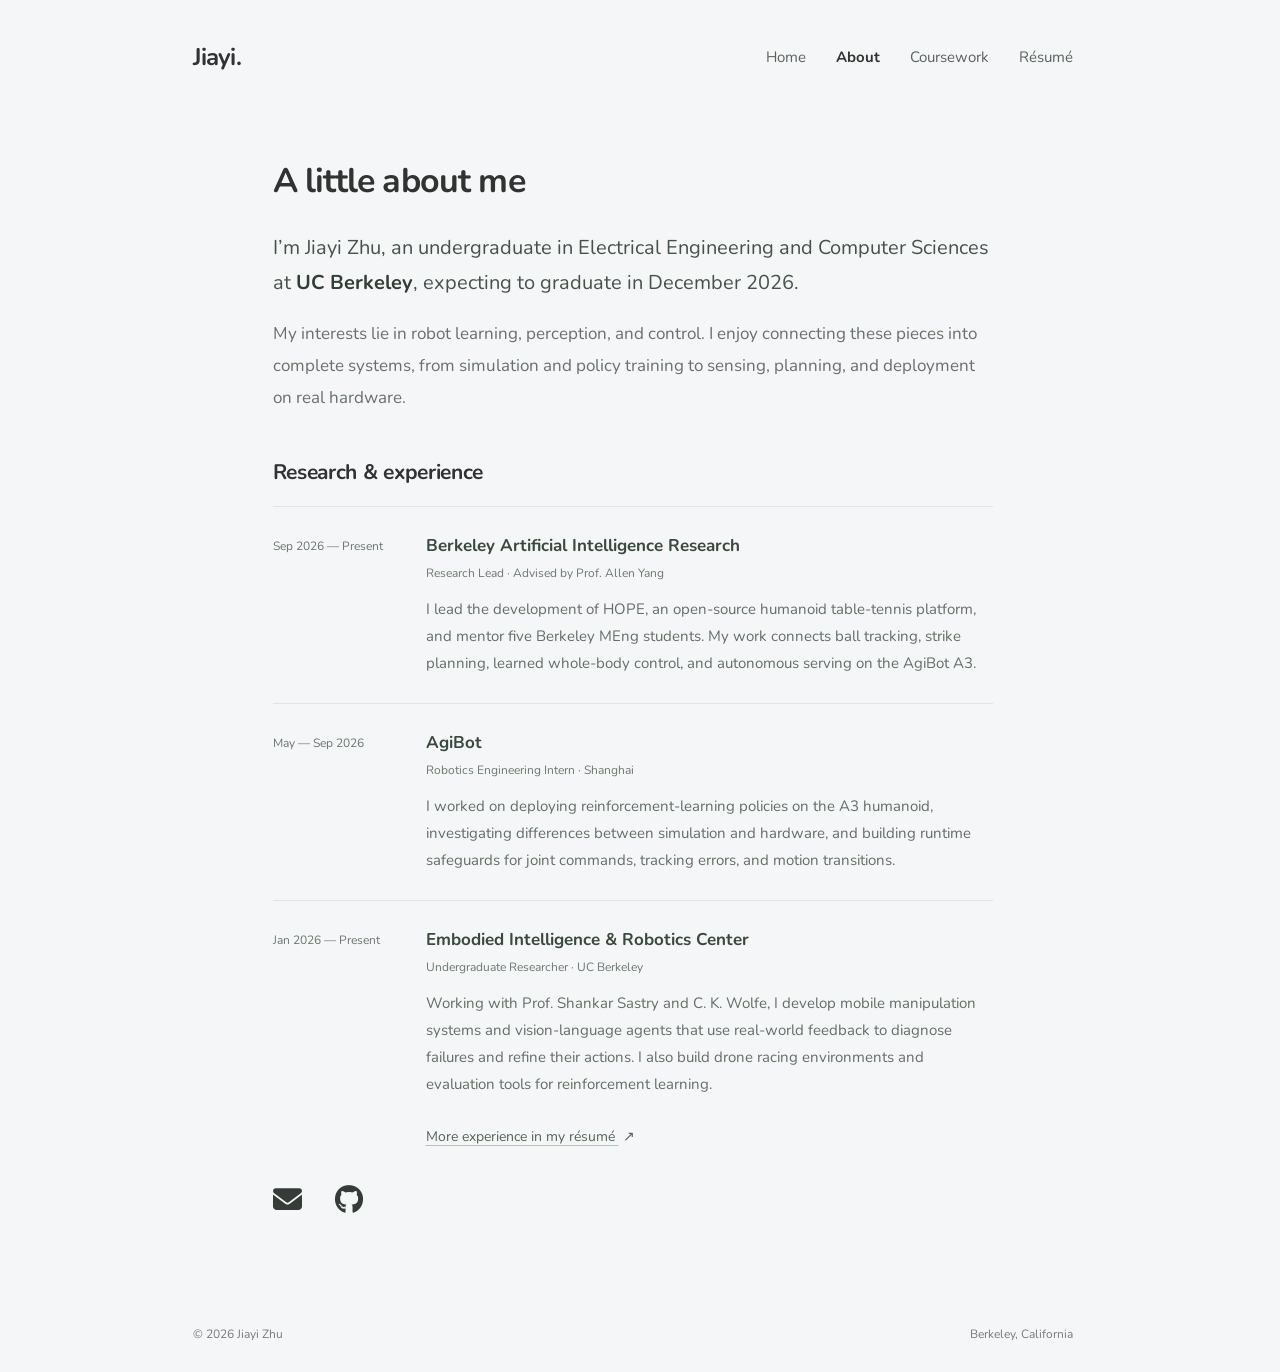
==== commit 3231394d: "Refresh personal website and project portfolio" ====
--- a/about/index.html
+++ b/about/index.html
@@ -1,223 +1,42 @@
-<!DOCTYPE html>
-<html lang="en">
-
-<head>
-  <title>
-  About · Zhuuuuuuuu
-</title>
-  <meta charset="utf-8">
-<meta name="viewport" content="width=device-width, initial-scale=1.0">
-<meta name="color-scheme" content="light dark">
-
-
-
-
-<meta name="author" content="Jiayi Zhu">
-<meta name="description" content="
-  About Me
-  
-    
-    Link to heading
-  
-
-Hello! I&rsquo;m Jiayi.
-This is a test page not yet finished">
-<meta name="keywords" content="blog,developer,personal">
-
-
-
-  <meta name="twitter:card" content="summary">
-  <meta name="twitter:title" content="About">
-  <meta name="twitter:description" content="About Me Link to heading Hello! I’m Jiayi. This is a test page not yet finished">
-
-<meta property="og:url" content="https://dongc1.github.io/about/">
-  <meta property="og:site_name" content="Zhuuuuuuuu">
-  <meta property="og:title" content="About">
-  <meta property="og:description" content="About Me Link to heading Hello! I’m Jiayi. This is a test page not yet finished">
-  <meta property="og:locale" content="en_us">
-  <meta property="og:type" content="article">
-    <meta property="article:published_time" content="2025-07-31T00:00:00+00:00">
-    <meta property="article:modified_time" content="2025-07-31T00:00:00+00:00">
-
-
-
-
-<link rel="canonical" href="https://dongc1.github.io/about/">
-
-
-<link rel="preload" href="/fonts/fa-brands-400.woff2" as="font" type="font/woff2" crossorigin>
-<link rel="preload" href="/fonts/fa-regular-400.woff2" as="font" type="font/woff2" crossorigin>
-<link rel="preload" href="/fonts/fa-solid-900.woff2" as="font" type="font/woff2" crossorigin>
-
-
-  
-  
-  <link rel="stylesheet" href="/css/coder.min.6445a802b9389c9660e1b07b724dcf5718b1065ed2d71b4eeaf981cc7cc5fc46.css" integrity="sha256-ZEWoArk4nJZg4bB7ck3PVxixBl7S1xtO6vmBzHzF/EY=" crossorigin="anonymous" media="screen" />
-
-
-
-
-
-
-
-
- 
-
-
-
-
-<link rel="icon" type="image/svg+xml" href="/img/favicon.svg" sizes="any">
-<link rel="icon" type="image/png" href="/img/favicon-32x32.png" sizes="32x32">
-<link rel="icon" type="image/png" href="/img/favicon-16x16.png" sizes="16x16">
-
-<link rel="apple-touch-icon" href="/images/apple-touch-icon.png">
-<link rel="apple-touch-icon" sizes="180x180" href="/images/apple-touch-icon.png">
-
-<link rel="manifest" href="/site.webmanifest">
-<link rel="mask-icon" href="/images/safari-pinned-tab.svg" color="#5bbad5">
-
-
-
-
-
-
-
-
-
+<!doctype html>
+<html lang="en"><head><meta charset="utf-8"><meta name="viewport" content="width=device-width,initial-scale=1"><meta name="description" content="About Jiayi Zhu, studying EECS at UC Berkeley."><title>About — Jiayi Zhu</title><link rel="icon" href="/favicon.svg" type="image/svg+xml"><link rel="stylesheet" href="/site.css"><link rel="canonical" href="https://dongc1.github.io/about/">
 </head>
-
-
-
-
-<body class="preload-transitions colorscheme-light">
-  
-<div class="float-container">
-    <a id="dark-mode-toggle" class="colorscheme-toggle">
-        <i class="fa-solid fa-adjust fa-fw" aria-hidden="true"></i>
-    </a>
-</div>
-
-
-  <main class="wrapper">
-    <nav class="navigation">
-  <section class="container">
-    
-    <a class="navigation-title" href="https://dongc1.github.io/">
-      Zhuuuuuuuu
-    </a>
-    
-    
-      <input type="checkbox" id="menu-toggle" />
-      <label class="menu-button float-right" for="menu-toggle">
-        <i class="fa-solid fa-bars fa-fw" aria-hidden="true"></i>
-      </label>
-      <ul class="navigation-list">
-        
-          
-            <li class="navigation-item">
-              <a class="navigation-link " href="/about/">About</a>
-            </li>
-          
-            <li class="navigation-item">
-              <a class="navigation-link " href="/contact/">Contact</a>
-            </li>
-          
-        
-        
-      </ul>
-    
+<body class="about-page"><div class="site"><header class="site-header"><a class="wordmark" href="/" aria-label="Jiayi Zhu home">Jiayi.</a><nav class="navigation" aria-label="Main navigation"><a href="/#home"><span>Home</span></a><a href="/about/" aria-current="page"><span>About</span></a><a href="/coursework/"><span>Coursework</span></a><a href="/assets/Jiayi_Zhu_Resume.pdf" target="_blank" rel="noopener"><span>Résumé</span></a></nav></header>
+<main><section class="about-panel" aria-labelledby="about-title">
+  <h1 id="about-title">A little about me</h1>
+  <div class="about-copy">
+    <p class="about-lead">I’m Jiayi Zhu, an undergraduate in Electrical Engineering and Computer Sciences at <strong>UC Berkeley</strong>, expecting to graduate in December 2026.</p>
+    <p>My interests lie in robot learning, perception, and control. I enjoy connecting these pieces into complete systems, from simulation and policy training to sensing, planning, and deployment on real hardware.</p>
+  </div>
+  <section class="about-experience" aria-labelledby="experience-title">
+    <h2 id="experience-title">Research &amp; experience</h2>
+    <ol class="experience-list">
+      <li>
+        <p class="experience-date">Sep 2026 — Present</p>
+        <div class="experience-copy">
+          <h3>Berkeley Artificial Intelligence Research</h3>
+          <p class="experience-role">Research Lead · Advised by Prof. Allen Yang</p>
+          <p>I lead the development of HOPE, an open-source humanoid table-tennis platform, and mentor five Berkeley MEng students. My work connects ball tracking, strike planning, learned whole-body control, and autonomous serving on the AgiBot A3.</p>
+        </div>
+      </li>
+      <li>
+        <p class="experience-date">May — Sep 2026</p>
+        <div class="experience-copy">
+          <h3>AgiBot</h3>
+          <p class="experience-role">Robotics Engineering Intern · Shanghai</p>
+          <p>I worked on deploying reinforcement-learning policies on the A3 humanoid, investigating differences between simulation and hardware, and building runtime safeguards for joint commands, tracking errors, and motion transitions.</p>
+        </div>
+      </li>
+      <li>
+        <p class="experience-date">Jan 2026 — Present</p>
+        <div class="experience-copy">
+          <h3>Embodied Intelligence &amp; Robotics Center</h3>
+          <p class="experience-role">Undergraduate Researcher · UC Berkeley</p>
+          <p>Working with Prof. Shankar Sastry and C. K. Wolfe, I develop mobile manipulation systems and vision-language agents that use real-world feedback to diagnose failures and refine their actions. I also build drone racing environments and evaluation tools for reinforcement learning.</p>
+        </div>
+      </li>
+    </ol>
+    <p class="experience-more"><a href="/assets/Jiayi_Zhu_Resume.pdf" target="_blank" rel="noopener">More experience in my résumé <span aria-hidden="true">↗</span></a></p>
   </section>
-</nav>
-
-
-    <div class="content">
-      
-  <section class="container page">
-  <article>
-    <header>
-      <h1 class="title">
-        <a class="title-link" href="https://dongc1.github.io/about/">
-          About
-        </a>
-      </h1>
-    </header>
-
-    <h1 id="about-me">
-  About Me
-  <a class="heading-link" href="#about-me">
-    <i class="fa-solid fa-link" aria-hidden="true" title="Link to heading"></i>
-    <span class="sr-only">Link to heading</span>
-  </a>
-</h1>
-<p>Hello! I&rsquo;m Jiayi.
-This is a test page not yet finished</p>
-
-  </article>
-</section>
-
-  
-
-    </div>
-
-    <footer class="footer">
-  <section class="container">
-    ©
-    
-    2025
-     Jiayi Zhu 
-    ·
-    
-    Powered by <a href="https://gohugo.io/" target="_blank" rel="noopener">Hugo</a>
-    
-  </section>
-</footer>
-
-  </main>
-
-  
-
-  
-  
-  <script src="/js/coder.min.6ae284be93d2d19dad1f02b0039508d9aab3180a12a06dcc71b0b0ef7825a317.js" integrity="sha256-auKEvpPS0Z2tHwKwA5UI2aqzGAoSoG3McbCw73gloxc="></script>
-  
-
-  
-
-  
-
-
-  
-
-  
-
-  
-
-  
-
-  
-
-  
-
-  
-
-  
-
-  
-
-  
-
-  
-
-  
-
-  
-
-  
-
-  
-
-  
-
-  
-</body>
-</html>
+<div class="contact-links"><a class="social-link" href="mailto:dongc_1@berkeley.edu" aria-label="Email Jiayi" title="Email"><span class="icon-solid" aria-hidden="true">&#xf0e0;</span></a><a class="social-link" href="https://github.com/dongc1" target="_blank" rel="noopener" aria-label="Jiayi on GitHub" title="GitHub"><span class="icon-brand" aria-hidden="true">&#xf09b;</span></a></div></section></main>
+<footer><span>© 2026 Jiayi Zhu</span><span>Berkeley, California</span></footer></div></body></html>
--- a/site.css
+++ b/site.css
@@ -0,0 +1,450 @@
+@font-face { font-family: Nunito; font-style: normal; font-weight: 400; font-display: swap; src: url('/assets/nunito-regular.ttf') format('truetype'); }
+@font-face { font-family: Nunito; font-style: normal; font-weight: 700; font-display: swap; src: url('/assets/nunito-bold.ttf') format('truetype'); }
+@font-face { font-family: OriginalIcons; font-style: normal; font-weight: 900; font-display: block; src: url('/assets/fa-solid-900.woff2') format('woff2'); }
+@font-face { font-family: OriginalBrands; font-style: normal; font-weight: 400; font-display: block; src: url('/assets/fa-brands-400.woff2') format('woff2'); }
+* { box-sizing: border-box; }
+html { background: #f5f6f7; scrollbar-gutter: stable; }
+body { margin: 0; font-family: Nunito, ui-rounded, -apple-system, BlinkMacSystemFont, sans-serif; color: #303332; -webkit-font-smoothing: antialiased; }
+::selection { background: #e3e7e4; }
+a { color: inherit; text-decoration: none; }
+h1, h2, h3, p { margin: 0; }
+a, button, summary { -webkit-tap-highlight-color: transparent; }
+a:focus-visible, button:focus-visible, summary:focus-visible { outline: 2px solid #626b66; outline-offset: 5px; }
+button { font: inherit; color: inherit; cursor: pointer; }
+[hidden] { display: none !important; }
+.site { width: min(880px, calc(100% - 96px)); min-height: 100svh; display: flex; flex-direction: column; margin: 0 auto; }
+.site-header { display: flex; align-items: center; justify-content: space-between; gap: 20px; padding-top: 36px; }
+.wordmark { font-size: 24px; line-height: 1; font-weight: 700; letter-spacing: -.8px; }
+.navigation { display: flex; align-items: center; gap: 30px; }
+.navigation a { display: block; padding-block: 10px; font-size: 15px; color: #59635c; line-height: 1.5; white-space: nowrap; }
+.navigation a > span { display: inline-block; transform-origin: center; transition: transform .32s cubic-bezier(.2,.75,.25,1), opacity .28s ease, color .2s ease; }
+.navigation a[aria-current] { color: #303532; font-weight: 700; }
+.navigation a:focus-visible > span { transform: scale(1.18); color: #202922; }
+@media (hover: hover) and (pointer: fine) {
+  .navigation:has(a:hover) a > span { transform: scale(.96); opacity: .8; }
+  .navigation a:has(+ a:hover) > span, .navigation a:hover + a > span { transform: scale(.9); opacity: .7; }
+  .navigation:has(a:hover) a:hover > span { transform: translateY(-1px) scale(1.18); opacity: 1; color: #202922; }
+}
+main { flex: 1; }
+.home-panel { text-align: center; padding: 88px 0 86px; }
+.portrait-frame { display: block; position: relative; width: 148px; height: 148px; margin: 0 auto; border-radius: 50%; user-select: none; -webkit-user-select: none; }
+.portrait { display: block; position: relative; width: 100%; height: 100%; object-fit: cover; border-radius: 50%; border: 5px solid #fff; box-shadow: 0 5px 24px #303c3310; transition: transform .4s cubic-bezier(.2,.75,.25,1), box-shadow .4s; }
+.portrait-ripples { position: absolute; inset: 0; border-radius: inherit; pointer-events: none; opacity: 0; transition: opacity .65s ease; }
+.portrait-ripples > span { position: absolute; inset: 0; border: 1px solid #9baea3; border-radius: inherit; box-shadow: 0 0 8px #a8bbb31c, inset 0 0 6px #a8bbb314; opacity: 0; }
+@keyframes portrait-ripple {
+  0% { transform: scale(1.02); opacity: 0; }
+  18% { opacity: .42; }
+  62% { opacity: .14; }
+  100% { transform: scale(1.95); opacity: 0; }
+}
+@media (hover: hover) and (pointer: fine) {
+  .portrait-ripples > span { animation: portrait-ripple 8.4s linear infinite paused; }
+  .portrait-ripples > span:nth-child(2) { animation-delay: -2.8s; }
+  .portrait-ripples > span:nth-child(3) { animation-delay: -5.6s; }
+  .portrait-frame:hover .portrait-ripples { opacity: 1; }
+  .portrait-frame:hover .portrait-ripples > span { animation-play-state: running; }
+  .portrait-frame:hover .portrait { transform: scale(1.06) rotate(-4deg); box-shadow: 0 14px 32px #303c3326; }
+}
+.home-panel h1 { font-size: 44px; line-height: 1.25; font-weight: 700; letter-spacing: -1.5px; margin-top: 25px; }
+.affiliation { font-size: 17px; line-height: 1.6; margin-top: 8px; color: #656c67; }
+.introduction { font-size: 17px; line-height: 1.8; color: #707670; margin-top: 22px; }
+.contact-links { display: flex; justify-content: center; gap: 19px; margin-top: 24px; }
+.social-link { display: inline-flex; align-items: center; justify-content: center; width: 42px; height: 42px; color: #353c37; border-radius: 4px; transition: color .18s; }
+.social-link:hover { color: #728273; }
+.icon-solid, .icon-brand { font-size: 29px; line-height: 1; font-style: normal; font-variant: normal; text-rendering: auto; }
+.icon-solid { font-family: OriginalIcons; font-weight: 900; }
+.icon-brand { font-family: OriginalBrands; font-weight: 400; }
+.work-section { width: min(1040px, calc(100vw - 80px)); margin-left: 50%; transform: translateX(-50%); display: grid; gap: 28px; padding: 10px 0 72px; scroll-margin-top: 30px; }
+.project-card, .project-group { background: #fff; border-radius: 30px; padding: 35px 36px 29px; box-shadow: 0 0 0 1px transparent, 0 4px 12px #29382e00; transition: transform .3s cubic-bezier(.2,.75,.25,1), box-shadow .3s; }
+.project-card:focus-within, .project-group:focus-within { box-shadow: 0 0 0 1px #bfcac2, 0 14px 36px #29382e0f; }
+.project-card.has-project-viewer { cursor: pointer; }
+.has-project-viewer .project-details { display: none; }
+.project-actions { display: flex; justify-content: space-between; align-items: center; gap: 20px; margin-top: 18px; }
+.project-read-more { display: inline-flex; align-items: center; gap: 10px; min-height: 44px; border: 0; border-radius: 4px; background: none; padding: 0; color: #3a4b40; font-size: 13px; font-weight: 700; white-space: nowrap; }
+.project-read-more span { transition: transform .25s; }
+.project-card:hover .project-read-more span { transform: translate(2px, -2px); }
+@media (hover: hover) and (pointer: fine) {
+  .project-card:hover, .project-group:hover { transform: translateY(-6px); box-shadow: 0 0 0 1px #dce3dd, 0 20px 48px #29382e14; }
+  .project-card:hover .details-label { color: #667f6d; }
+}
+.project-card.is-expanded { box-shadow: 0 0 0 1px #cdd8d0, 0 14px 38px #29382e0c; }
+.project-card.is-expanded .details-body { animation: details-appear .28s ease-out; }
+@keyframes details-appear { from { opacity: 0; transform: translateY(6px); } to { opacity: 1; transform: translateY(0); } }
+.project-heading h2, .project-group > h2 { font-size: 28px; font-weight: 700; line-height: 1.3; letter-spacing: -.7px; }
+.project-byline { display: flex; justify-content: space-between; gap: 20px; align-items: center; margin-top: 12px; color: #737a75; font-size: 13px; line-height: 1.6; }
+.project-byline > span:last-child { font-size: 12px; }
+.project-byline a:hover { text-decoration: underline; text-underline-offset: 4px; }
+.project-gallery { display: grid; gap: 17px; margin-top: 25px; }
+.project-gallery figure { margin: 0; min-width: 0; }
+.project-gallery figure > a { display: block; overflow: hidden; border-radius: 19px; background: #edf0f2; }
+.project-gallery picture { display: block; }
+.project-gallery img { width: 100%; height: auto; display: block; }
+.media-link { position: relative; cursor: zoom-in; }
+.media-link img { transition: transform .35s ease; }
+.media-hint { position: absolute; left: 14px; bottom: 14px; display: inline-flex; align-items: center; gap: 7px; padding: 8px 11px; border-radius: 20px; background: #242b26c9; color: #fff; font-size: 11px; line-height: 1; pointer-events: none; backdrop-filter: blur(8px); transition: background .2s; }
+.media-hint svg { width: 14px; height: 14px; fill: none; stroke: currentColor; stroke-width: 1.6; stroke-linecap: round; stroke-linejoin: round; }
+.media-link:hover .media-hint, .media-link:focus-visible .media-hint { background: #242b26ed; }
+@media (hover: hover) { .media-link:hover img { transform: scale(1.025); } }
+.robotics-gallery { grid-template-columns: 1.12fr 1fr; }
+.robotics-gallery img { height: 330px; object-fit: cover; }
+.robotics-gallery figure:first-child img { object-position: center 44%; }
+.robotics-gallery figure:nth-child(2) img { object-position: center 46%; }
+.hope-gallery { grid-template-columns: 1fr; }
+.hope-gallery img { aspect-ratio: 9 / 4; object-fit: cover; }
+.learn-evolve-gallery { grid-template-columns: repeat(2, minmax(0, 1fr)); }
+.learn-evolve-gallery img { aspect-ratio: 16 / 9; height: auto; object-fit: cover; }
+.learn-demo-link { position: relative; }
+.learn-demo-link .media-hint svg { fill: currentColor; stroke: none; }
+.learn-demo-link:hover .media-hint { background: #242b26ed; }
+.learn-evolve-details { grid-template-columns: 1fr; }
+#learn-evolve { scroll-margin-top: 35px; }
+@media (max-width: 620px) { .learn-evolve-gallery { grid-template-columns: 1fr; gap: 20px; } }
+.drone-gallery { grid-template-columns: 1fr 1fr; }
+.drone-gallery img { height: 300px; object-fit: cover; }
+.drone-gallery figure:first-child img { object-position: 52% 68%; }
+.drone-gallery figcaption { display: flex; flex-wrap: wrap; justify-content: space-between; gap: 5px 10px; }
+.drone-gallery figcaption a { color: #4e6757; }
+.drone-gallery figcaption a:hover { text-decoration: underline; text-underline-offset: 3px; }
+#drone-projects, #drone-tracking, #drone-racing { scroll-margin-top: 35px; }
+.project-gallery figcaption { font-size: 11px; color: #777e79; line-height: 1.6; margin-top: 9px; }
+.mapping-gallery img { aspect-ratio: 2403 / 751; object-fit: contain; background: #050605; }
+.project-description { color: #606a63; font-size: 16px; line-height: 1.8; margin-top: 23px; max-width: 790px; }
+.project-details { margin-top: 18px; }
+.project-details summary { display: flex; justify-content: space-between; align-items: center; gap: 20px; min-height: 44px; list-style: none; cursor: pointer; border-radius: 4px; }
+.project-details summary::-webkit-details-marker { display: none; }
+.project-topics { display: flex; gap: 17px; flex-wrap: wrap; font-size: 12px; color: #6d766f; }
+.details-label { display: inline-flex; align-items: center; gap: 10px; font-size: 13px; font-weight: 700; color: #3a4b40; white-space: nowrap; }
+.project-details summary:hover .details-label { color: #78897d; }
+.details-toggle { width: 12px; height: 12px; position: relative; }
+.details-toggle::before, .details-toggle::after { content: ''; position: absolute; background: currentColor; border-radius: 2px; }
+.details-toggle::before { width: 12px; height: 1.5px; top: 5px; left: 0; }
+.details-toggle::after { width: 1.5px; height: 12px; top: 0; left: 5px; transition: transform .2s; }
+.project-details[open] .details-toggle::after { transform: rotate(90deg); }
+.when-open, .project-details[open] .when-closed { display: none; }
+.project-details[open] .when-open { display: inline; }
+.details-body { display: grid; grid-template-columns: 1fr 1fr; gap: 22px 34px; padding-top: 23px; margin-top: 10px; border-top: 1px solid #e9ece9; }
+.details-body h3 { font-size: 15px; line-height: 1.5; font-weight: 700; margin-bottom: 8px; }
+.details-body p { font-size: 14px; color: #67716a; line-height: 1.8; }
+.source-link { justify-self: start; font-size: 13px; font-weight: 700; color: #3a4b40; }
+.source-link:hover { text-decoration: underline; text-underline-offset: 4px; }
+.media-credit { font-size: 10px; color: #777e79; margin-top: 21px; line-height: 1.6; }
+.media-credit a { text-decoration: underline; text-decoration-color: #cbd0cc; text-underline-offset: 3px; }
+#huffman-coding { scroll-margin-top: 35px; }
+.compression-preview { display: block; margin-top: 25px; padding: 25px 28px; border-radius: 19px; background: #f2f5f3; }
+.compression-example { display: flex; justify-content: space-between; gap: 20px; align-items: center; font-size: 12px; color: #718078; }
+.compression-example > span { color: #6e8576; font-size: 18px; }
+.compression-row { display: block; margin-top: 19px; }
+.compression-row-label { display: flex; justify-content: space-between; align-items: baseline; gap: 18px; color: #64736a; font-size: 13px; }
+.compression-row-label strong { font-size: 20px; color: #42574a; font-weight: 700; }
+.compression-track { display: block; height: 10px; margin-top: 9px; }
+.compression-bar { display: block; height: 100%; border-radius: 8px; }
+.compression-bar.original { width: 100%; background: #d9e1dc; }
+.compression-bar.packed { background: #829c8b; transition: background .2s; }
+.compression-preview:hover .compression-bar.packed { background: #668a73; }
+.compression-result { display: flex; justify-content: space-between; flex-wrap: wrap; gap: 8px 18px; margin-top: 23px; font-size: 12px; color: #738178; }
+.compression-result strong { color: #46604f; font-weight: 700; }
+.huffman-details { grid-template-columns: 1fr; }
+.huffman-details > div, .project-viewer-sections > div { min-width: 0; }
+.huffman-format-copy { margin-top: 15px; }
+.compression-table-wrap { overflow-x: auto; margin-top: 19px; border-radius: 4px; }
+.compression-table { width: 100%; border-collapse: collapse; text-align: left; font-size: 12px; line-height: 1.65; font-variant-numeric: tabular-nums; }
+.compression-table th, .compression-table td { padding: 12px 10px; border-bottom: 1px solid #e7ece8; white-space: nowrap; }
+.compression-table th:first-child { padding-left: 0; }
+.compression-table td:last-child, .compression-table th:last-child { padding-right: 0; text-align: right; }
+.compression-table thead th { color: #718077; font-weight: 400; }
+.compression-table tbody th { color: #425b4a; font-weight: 700; }
+.compression-table td { color: #68766d; }
+.project-viewer-sections .measurement-note { font-size: 11px; color: #819087; margin-top: 12px; }
+@media (max-width: 600px) {
+  .compression-preview { margin-top: 20px; padding: 20px; border-radius: 15px; }
+  .compression-row-label strong { font-size: 18px; }
+  .compression-result { margin-top: 20px; font-size: 11px; }
+}
+footer { display: flex; justify-content: space-between; align-items: center; padding: 25px 0 30px; color: #767c77; font-size: 12px; }
+.about-page main { display: flex; align-items: center; justify-content: center; padding: 80px 0; }
+.about-panel { width: min(100%, 720px); }
+.about-panel > h1 { font-size: 34px; letter-spacing: -.8px; line-height: 1.3; }
+.about-copy { margin-top: 27px; }
+.about-copy p { font-size: 17px; line-height: 1.9; color: #67716a; margin-top: 18px; }
+.about-copy .about-lead { font-size: 20px; line-height: 1.75; color: #46534a; }
+.about-lead strong { font-weight: 700; color: #303e35; }
+.about-experience { margin-top: 43px; }
+.about-experience h2 { font-size: 21px; line-height: 1.4; letter-spacing: -.3px; }
+.experience-list { list-style: none; margin: 19px 0 0; padding: 0; }
+.experience-list > li { display: grid; grid-template-columns: 126px minmax(0, 1fr); gap: 27px; padding: 26px 0; border-top: 1px solid #dfe5e0; }
+.experience-date { padding-top: 3px; font-size: 12px; line-height: 1.8; color: #69766d; }
+.experience-copy h3 { font-size: 17px; font-weight: 700; line-height: 1.5; color: #384a3e; }
+.experience-copy .experience-role { margin-top: 5px; font-size: 12px; line-height: 1.7; color: #6b796f; }
+.experience-copy > p:last-child { margin-top: 12px; font-size: 15px; line-height: 1.8; color: #626f66; }
+.experience-more { margin-left: 153px; font-size: 14px; line-height: 1.8; color: #506757; }
+.experience-more a { text-decoration: underline; text-decoration-color: #b5c3b9; text-underline-offset: 4px; }
+.experience-more a:hover { color: #303e35; text-decoration-color: currentColor; }
+.experience-more span { display: inline-block; margin-left: 4px; }
+.about-panel .contact-links { justify-content: flex-start; margin-top: 30px; margin-left: -6px; }
+.about-resources { display: grid; grid-template-columns: repeat(2, minmax(0, 1fr)); gap: 16px; margin-top: 32px; }
+.about-resource { display: flex; align-items: center; min-width: 0; background: #fff; border-radius: 21px; transition: box-shadow .2s, transform .2s; }
+.about-resource:hover { box-shadow: 0 9px 25px #29382e0c; transform: translateY(-2px); }
+.resource-main { display: flex; flex: 1; min-width: 0; flex-direction: column; align-items: stretch; gap: 8px; padding: 21px 23px; }
+.resource-title { display: flex; justify-content: space-between; align-items: center; gap: 12px; font-size: 17px; font-weight: 700; }
+.resource-title > span { color: #829287; font-size: 16px; font-weight: 400; }
+.resource-description { color: #78857c; font-size: 12px; line-height: 1.5; }
+.resource-download { display: flex; align-items: center; justify-content: center; width: 38px; height: 38px; margin-right: 16px; flex-shrink: 0; border-radius: 50%; background: #f3f5f3; color: #53685b; }
+.resource-download:hover { background: #e8eee9; }
+.resource-download svg { width: 18px; height: 18px; fill: none; stroke: currentColor; stroke-width: 1.5; stroke-linecap: round; stroke-linejoin: round; }
+.coursework-page main { padding: 58px 0 46px; }
+.coursework-intro h1 { margin-top: 11px; font-size: 46px; line-height: 1.2; letter-spacing: -1.2px; }
+.coursework-school { font-size: 20px; font-weight: 700; line-height: 1.5; color: #405649; }
+.coursework-intro > p:last-child { margin-top: 13px; font-size: 16px; line-height: 1.8; color: #6b776f; }
+.coursework-toolbar { display: flex; align-items: center; justify-content: space-between; gap: 18px; margin: 27px 0 20px; }
+.course-filters { display: flex; gap: 25px; }
+.course-filters button { border: 0; border-bottom: 2px solid transparent; border-radius: 0; background: none; padding: 10px 0; color: #657269; font-size: 14px; }
+.course-filters button[aria-pressed="true"] { border-bottom-color: #829b8b; color: #39513f; font-weight: 700; }
+.course-count { font-size: 12px; line-height: 1.5; color: #67756c; white-space: nowrap; }
+.course-terms { padding: 0 30px; border-radius: 26px; background: #fff; }
+.course-term { display: grid; grid-template-columns: 138px minmax(0, 1fr); gap: 26px; min-width: 0; padding: 23px 0; }
+.course-term:not([hidden]) ~ .course-term:not([hidden]) { border-top: 1px solid #dfe6e1; }
+.term-heading { padding-top: 14px; }
+.term-heading h2 { font-size: 18px; line-height: 1.5; letter-spacing: -.2px; }
+.term-status { display: block; margin-top: 7px; font-size: 12px; line-height: 1.6; color: #526f5b; }
+.course-list { min-width: 0; list-style: none; padding: 0; margin: 0; }
+.course-list li { display: grid; grid-template-columns: 126px minmax(0, 1fr); align-items: baseline; gap: 18px; padding: 14px 0; }
+.course-list li + li { border-top: 1px solid #edf0ed; }
+.course-code { font-size: 13px; font-weight: 700; line-height: 1.7; color: #5c7163; white-space: nowrap; }
+.course-list h3 { min-width: 0; margin: 0; font-size: 16px; font-weight: 400; line-height: 1.65; color: #35493c; }
+.course-note { display: inline-block; margin-left: 7px; padding: 2px 7px; border-radius: 6px; background: #edf2ee; color: #526a59; font-size: 11px; line-height: 1.5; vertical-align: middle; }
+.coursework-back { display: inline-block; margin-top: 32px; padding-block: 10px; font-size: 13px; color: #657a6c; }
+.coursework-back:hover { text-decoration: underline; text-underline-offset: 4px; }
+@media (max-width: 700px) {
+  .navigation { gap: 18px; }
+  .navigation a { font-size: 13px; }
+  .coursework-page main { padding-top: 54px; }
+  .coursework-intro h1 { font-size: 38px; }
+  .coursework-school { font-size: 18px; }
+  .coursework-intro > p:last-child { font-size: 15px; }
+  .coursework-toolbar { flex-wrap: wrap; gap: 15px; margin: 27px 0 22px; }
+  .course-filters { gap: 23px; }
+  .course-count { width: 100%; font-size: 12px; }
+  .course-terms { padding: 0 24px; border-radius: 23px; }
+  .course-term { grid-template-columns: 1fr; gap: 10px; padding: 22px 0; }
+  .term-heading { display: flex; flex-wrap: wrap; align-items: baseline; gap: 8px 16px; padding: 0 0 3px; }
+  .term-status { margin: 0; }
+  .course-list li { grid-template-columns: 126px minmax(0, 1fr); gap: 16px; }
+}
+@media (max-width: 480px) {
+  .about-resources { grid-template-columns: 1fr; gap: 13px; }
+  .resource-main { padding: 19px 22px; }
+  .course-terms { padding: 0 21px; }
+  .course-list li { grid-template-columns: 1fr; gap: 4px; padding: 13px 0; }
+}
+@media (prefers-reduced-motion: reduce) { .about-resource:hover { transform: none; } }
+.viewer-open { position: fixed; width: 100%; overflow: hidden; }
+.project-viewer { width: min(740px, calc(100% - 56px)); max-width: none; max-height: calc(100svh - 64px); margin: auto; padding: 0; border: 0; border-radius: 28px; color: #303332; background: #fff; box-shadow: 0 25px 100px #10191035; overflow: auto; overscroll-behavior: contain; }
+.project-viewer::backdrop { background: #18221cc7; backdrop-filter: blur(8px); }
+.project-viewer-header { position: sticky; top: 0; z-index: 1; padding: 28px 32px 20px; background: #fff; }
+.project-viewer-heading-row { display: flex; align-items: center; justify-content: space-between; gap: 24px; }
+.project-viewer-header h2 { font-size: 28px; line-height: 1.3; letter-spacing: -.7px; }
+.project-viewer-content { padding: 0 36px 32px; }
+.project-viewer-meta { font-size: 12px; line-height: 1.6; color: #7a827c; }
+#project-viewer-intro { margin-top: 16px; font-size: 18px; line-height: 1.8; color: #58665d; }
+.project-viewer-sections { display: grid; gap: 24px; border-top: 1px solid #e7ece8; margin-top: 27px; padding-top: 27px; }
+.project-viewer-sections h3 { font-size: 16px; line-height: 1.5; margin-bottom: 8px; }
+.project-viewer-sections p { font-size: 15px; line-height: 1.85; color: #68736b; }
+.project-viewer-sections p + p, .hope-details p + p { margin-top: 12px; }
+.hope-details { grid-template-columns: 1fr; }
+.system-flow { display: grid; grid-template-columns: repeat(4, 1fr); gap: 16px; list-style: none; padding: 20px; margin: 16px 0 18px; border-radius: 18px; background: #f2f5f3; }
+.system-flow li { display: flex; flex-direction: column; gap: 5px; min-width: 0; }
+.system-flow li > span { font-size: 10px; color: #8a968e; letter-spacing: .8px; }
+.system-flow strong { font-size: 14px; font-weight: 700; color: #3f5447; }
+.system-flow small { font-size: 11px; line-height: 1.6; color: #768379; }
+.policy-facts { display: grid; grid-template-columns: repeat(3, 1fr); gap: 16px; margin: 18px 0; padding: 18px 0; border-block: 1px solid #e7ece8; }
+.policy-facts dt { font-size: 11px; color: #7b887f; }
+.policy-facts dd { margin: 6px 0 0; font-size: 14px; font-weight: 700; color: #405448; }
+.detail-reference { display: inline-block; padding-block: 10px 4px; font-size: 12px; color: #4e6757; text-decoration: underline; text-decoration-color: #c7d3cb; text-underline-offset: 4px; }
+.detail-reference:hover { text-decoration-color: #4e6757; }
+.project-viewer-footer { display: flex; flex-wrap: wrap; align-items: center; justify-content: space-between; gap: 20px; margin-top: 30px; padding-top: 25px; border-top: 1px solid #e7ece8; }
+.project-viewer[open] { animation: project-appear .22s ease-out; }
+.project-title-link { display: inline-flex; align-items: center; gap: 16px; }
+.project-title-link > span { color: #8a978e; font-size: 20px; font-weight: 400; }
+.project-title-link:hover > span { color: #405b49; }
+.case-entry { display: block; background: #f3f5f3; border-radius: 19px; overflow: hidden; }
+.case-entry > img { display: block; width: 100%; height: 270px; object-fit: cover; transition: transform .3s; }
+#drone-tracking .case-entry > img { object-position: 52% 68%; }
+@media (hover: hover) { .case-entry:hover > img { transform: scale(1.025); } }
+.project-group > h2 { margin: 0 0 25px; }
+.project-pair { display: grid; grid-template-columns: repeat(2, minmax(0, 1fr)); gap: 24px; }
+.project-pair > .project-card { display: flex; flex-direction: column; min-width: 0; padding: 0; background: transparent; border-radius: 0; box-shadow: none; transform: none; }
+.project-pair .project-heading { margin-top: 21px; }
+.project-pair .project-heading h3 { font-size: 23px; font-weight: 700; line-height: 1.3; letter-spacing: -.5px; }
+.project-pair .project-title-link { display: flex; justify-content: space-between; gap: 10px; }
+.project-pair .project-title-link > span { flex-shrink: 0; }
+.project-pair .project-byline { margin-top: 10px; }
+.project-pair .project-description { margin-top: 13px; font-size: 14px; }
+.project-pair .case-entry > img { height: 260px; }
+@media (max-width: 760px) {
+  .project-group > h2 { margin-bottom: 20px; }
+  .project-pair { grid-template-columns: 1fr; gap: 24px; }
+  .project-pair .case-entry > img { height: 230px; }
+}
+.drone-case { grid-template-columns: 1fr; }
+.is-case-study { width: min(860px, calc(100% - 56px)); }
+.is-case-study .project-viewer-sections { border-top: 0; padding-top: 0; margin-top: 5px; }
+.is-case-study #project-viewer-intro { margin-bottom: 25px; }
+.case-section { margin-top: 28px; }
+.case-section > h3 { margin-bottom: 14px; }
+.demo-stage { aspect-ratio: 16 / 9; background: #eef1ee; border-radius: 18px; overflow: hidden; }
+.demo-stage iframe, .demo-stage img { display: block; width: 100%; height: 100%; border: 0; object-fit: cover; }
+.case-player[data-demo-group="flight"] .demo-stage img { object-position: 50% 68%; }
+.demo-poster { display: block; position: relative; height: 100%; }
+.demo-poster > span { position: absolute; inset: auto 18px 18px; display: flex; justify-content: center; align-items: center; gap: 9px; width: fit-content; padding: 10px 15px; border-radius: 24px; background: #25382fe6; color: #fff; font-size: 13px; }
+.demo-poster svg { width: 15px; height: 15px; fill: currentColor; }
+.demo-caption { display: flex; justify-content: space-between; flex-wrap: wrap; gap: 8px 18px; margin-top: 12px; color: #6c7a70; font-size: 12px; line-height: 1.6; }
+.demo-caption > a { font-size: 11px; text-decoration: underline; text-underline-offset: 4px; }
+.demo-playlist { display: flex; flex-wrap: wrap; gap: 4px 17px; margin-top: 12px; padding-bottom: 13px; border-bottom: 1px solid #e7ece8; }
+.demo-playlist a { padding: 8px 0; font-size: 12px; color: #7d887f; border-bottom: 1px solid transparent; }
+.demo-playlist a[aria-current] { color: #36533f; border-bottom-color: #789080; font-weight: 700; }
+.case-steps { list-style: none; padding: 0; margin: 0; display: grid; gap: 16px; }
+.case-steps li { display: grid; grid-template-columns: 75px 1fr; gap: 18px; font-size: 14px; line-height: 1.8; color: #68736b; }
+.case-steps strong { color: #425d4a; font-weight: 700; }
+.learn-recovery-examples { margin-top: 18px; }
+.signal-flow { display: flex; flex-wrap: wrap; align-items: center; gap: 8px 12px; padding: 17px; border-radius: 16px; background: #f2f5f2; font-size: 12px; color: #4d6554; }
+.signal-flow b { color: #a0ada3; font-weight: 400; }
+.technical-line { font-size: 11px !important; margin-top: 12px; overflow-wrap: anywhere; }
+.technical-line code { font-size: 10px; }
+.case-disclosure { border-top: 1px solid #e7ece8; padding-top: 19px; margin-top: 25px; }
+.case-disclosure > summary, .workflow-branch > summary, .training-record > summary { cursor: pointer; font-size: 14px; font-weight: 700; line-height: 1.6; color: #465c4c; }
+.case-disclosure > p, .workflow-branch > p { margin-top: 12px; }
+.workflow-map { display: flex; flex-wrap: wrap; align-items: center; gap: 8px; padding: 20px; background: #f2f5f2; border-radius: 16px; margin-top: 18px; font-size: 12px; line-height: 1.7; color: #425d4b; }
+.workflow-map span { padding: 6px 9px; background: #fff; border-radius: 7px; }
+.workflow-map b { color: #849b8c; font-weight: 400; }
+.workflow-branches { display: grid; gap: 17px; margin-top: 20px; }
+.workflow-branch > summary { font-size: 13px; }
+.workflow-branch > p { font-size: 13px; }
+.training-record { padding: 14px 0; border-bottom: 1px solid #e7ece8; }
+.training-record summary { display: flex; justify-content: space-between; list-style: none; }
+.training-record summary::-webkit-details-marker { display: none; }
+.training-record[open] summary > span { transform: rotate(45deg); }
+.training-record img { display: block; width: 100%; height: auto; margin-top: 16px; border-radius: 12px; }
+@keyframes project-appear { from { opacity: 0; transform: translateY(10px); } to { opacity: 1; transform: translateY(0); } }
+.media-viewer { width: min(1100px, calc(100% - 56px)); max-width: none; max-height: calc(100svh - 40px); padding: 0; border: 0; border-radius: 26px; color: #303332; background: #fff; box-shadow: 0 25px 100px #10191035; overflow: auto; overscroll-behavior: contain; }
+.media-viewer::backdrop { background: #18221cd4; backdrop-filter: blur(8px); }
+.viewer-shell { padding: 18px; }
+.viewer-header { display: flex; justify-content: space-between; align-items: center; gap: 15px; padding: 0 2px 14px 12px; }
+.viewer-header h2 { font-size: 19px; line-height: 1.4; letter-spacing: -.3px; }
+.icon-button { display: inline-flex; align-items: center; justify-content: center; width: 42px; height: 42px; flex-shrink: 0; border: 0; border-radius: 50%; background: #f1f3f1; transition: background .2s; }
+.icon-button:hover { background: #e4e9e5; }
+.icon-button svg { width: 20px; height: 20px; fill: none; stroke: currentColor; stroke-width: 1.6; stroke-linecap: round; stroke-linejoin: round; }
+.viewer-stage { display: flex; align-items: center; justify-content: center; height: min(62svh, 640px); min-height: 180px; border-radius: 16px; background: #f3f5f3; overflow: hidden; }
+.viewer-stage img, .viewer-stage video { display: block; width: 100%; height: 100%; object-fit: contain; }
+.viewer-stage video { background: #111612; }
+.viewer-bottom { display: flex; justify-content: space-between; gap: 20px; align-items: center; padding: 18px 12px 4px; }
+.viewer-description { min-width: 0; }
+#viewer-caption { font-size: 13px; line-height: 1.6; color: #59655c; }
+.viewer-source { display: inline-block; margin-top: 7px; font-size: 11px; color: #6b766e; }
+.viewer-source:hover { text-decoration: underline; text-underline-offset: 3px; }
+.viewer-controls { display: flex; align-items: center; gap: 10px; flex-shrink: 0; }
+.viewer-count { font-size: 12px; color: #6b766e; font-variant-numeric: tabular-nums; white-space: nowrap; }
+.viewer-status { font-size: 12px; line-height: 1.6; color: #68736b; margin: 12px 12px 2px; }
+@media (max-width: 620px) {
+  .site { width: calc(100% - 44px); }
+  .site-header { padding-top: 25px; }
+  .wordmark { font-size: 23px; }
+  .navigation { gap: 18px; }
+  .navigation a { font-size: 13px; padding-block: 8px; }
+  .home-panel { padding: 68px 0 65px; }
+  .portrait-frame { width: 136px; height: 136px; }
+  .home-panel h1 { font-size: 39px; margin-top: 24px; }
+  .affiliation { font-size: 16px; }
+  .introduction { font-size: 16px; margin-top: 20px; }
+  .contact-links { gap: 17px; margin-top: 20px; }
+  .icon-solid, .icon-brand { font-size: 28px; }
+  .work-section { width: 100%; margin-left: 0; transform: none; padding-top: 8px; padding-bottom: 43px; gap: 22px; scroll-margin-top: 20px; }
+  .project-card, .project-group { padding: 24px 21px; border-radius: 25px; }
+  .project-heading h2, .project-group > h2 { font-size: 23px; letter-spacing: -.5px; }
+  .project-byline { flex-wrap: wrap; gap: 5px 15px; margin-top: 10px; font-size: 12px; }
+  .project-byline > span:last-child { font-size: 10px; }
+  .project-gallery { margin-top: 20px; gap: 15px; }
+  .robotics-gallery { grid-template-columns: 1fr 1fr; gap: 10px; }
+  .project-gallery figure > a { border-radius: 13px; }
+  .robotics-gallery img { height: 183px; }
+  .hope-gallery img { height: 220px; aspect-ratio: auto; object-position: 58% center; }
+  .drone-gallery { gap: 10px; }
+  .drone-gallery img { height: 158px; }
+  .mapping-gallery img { aspect-ratio: 512 / 291; }
+  .project-gallery figcaption { font-size: 9px; margin-top: 7px; }
+  .project-description { font-size: 14px; line-height: 1.8; margin-top: 19px; }
+  .project-details { margin-top: 16px; }
+  .project-actions { margin-top: 16px; flex-wrap: wrap; gap: 8px 16px; }
+  .project-read-more { font-size: 12px; margin-left: auto; }
+  .project-details summary { flex-wrap: wrap; gap: 12px; }
+  .project-topics { font-size: 10px; gap: 12px; }
+  .details-label { font-size: 12px; margin-left: auto; }
+  .details-body { grid-template-columns: 1fr; gap: 19px; padding-top: 20px; }
+  .details-body h3 { font-size: 14px; }
+  .details-body p { font-size: 13px; }
+  .source-link { font-size: 12px; }
+  .media-hint { left: 9px; bottom: 9px; gap: 5px; padding: 7px 9px; font-size: 10px; }
+  .media-hint svg { width: 12px; height: 12px; }
+  .media-credit { font-size: 9px; margin-top: 18px; }
+  footer { font-size: 10px; padding-bottom: 23px; gap: 16px; }
+  .about-page main { padding: 65px 0; }
+  .about-panel > h1 { font-size: 29px; }
+  .about-copy p { font-size: 16px; }
+  .about-copy .about-lead { font-size: 18px; }
+  .about-experience { margin-top: 35px; }
+  .about-experience h2 { font-size: 20px; }
+  .experience-list > li { grid-template-columns: 1fr; gap: 10px; padding: 23px 0; }
+  .experience-date { padding-top: 0; }
+  .experience-more { margin-left: 0; }
+  .project-viewer { width: calc(100% - 24px); max-height: calc(100svh - 24px); border-radius: 23px; }
+  .project-viewer-header { padding: 20px 20px 16px; gap: 12px; }
+  .project-viewer-heading-row { gap: 12px; }
+  .project-viewer-header h2 { font-size: 23px; }
+  .project-viewer-content { padding: 0 23px 26px; }
+  #project-viewer-intro { font-size: 16px; }
+  .project-viewer-sections { gap: 21px; margin-top: 23px; padding-top: 23px; }
+  .project-viewer-sections h3 { font-size: 15px; }
+  .project-viewer-sections p { font-size: 14px; }
+  .system-flow { grid-template-columns: repeat(2, 1fr); gap: 19px 15px; padding: 18px; }
+  .policy-facts { gap: 10px; }
+  .policy-facts dd { font-size: 12px; }
+  .project-viewer-footer { gap: 18px; margin-top: 25px; padding-top: 22px; }
+  .case-entry { border-radius: 14px; }
+  .case-entry > img, .is-case-study .case-entry > img { height: 150px; }
+  .project-title-link { gap: 8px; }
+  .project-title-link > span { font-size: 15px; }
+  .is-case-study { width: calc(100% - 24px); }
+  .case-steps li { grid-template-columns: 55px 1fr; gap: 12px; font-size: 13px; }
+  .demo-stage { border-radius: 13px; }
+  .demo-poster > span { inset: auto 10px 10px; font-size: 11px; padding: 8px 11px; }
+  .demo-playlist { gap: 2px 14px; }
+  .demo-playlist a { font-size: 11px; }
+  .signal-flow { font-size: 10px; gap: 7px; padding: 14px; }
+  .media-viewer { width: calc(100% - 24px); max-height: calc(100svh - 24px); border-radius: 23px; }
+  .viewer-shell { padding: 12px; }
+  .viewer-header { padding: 0 0 12px 6px; gap: 8px; }
+  .viewer-header h2 { font-size: 16px; }
+  .viewer-stage { height: 52svh; border-radius: 14px; }
+  .viewer-stage.is-landscape { height: auto; min-height: 0; aspect-ratio: 16 / 10; }
+  .viewer-bottom { flex-wrap: wrap; gap: 15px; padding: 16px 6px 4px; }
+  .viewer-description { width: 100%; }
+  #viewer-caption { font-size: 12px; }
+  .viewer-controls { justify-content: center; width: 100%; }
+  .viewer-status { margin: 10px 6px 2px; font-size: 11px; }
+}
+@media (max-width: 380px) {
+  .navigation { gap: 12px; }
+  .navigation a { font-size: 12px; }
+}
+@media (max-width: 350px) {
+  .project-card, .project-group { padding: 22px 18px; }
+  .project-heading h2, .project-group > h2 { font-size: 21px; }
+  .robotics-gallery { grid-template-columns: 1fr; }
+  .robotics-gallery img { height: 220px; }
+}
+@media (prefers-reduced-motion: reduce) {
+  html { scroll-behavior: auto; }
+  .portrait-ripples { display: none; }
+  .navigation a > span { transform: none !important; }
+  *, *::before, *::after { transition: none !important; animation: none !important; }
+  .project-card:hover, .project-group:hover, .project-card:hover .project-read-more span, .portrait-frame .portrait, .media-link:hover img, .case-entry:hover > img { transform: none !important; }
+}
